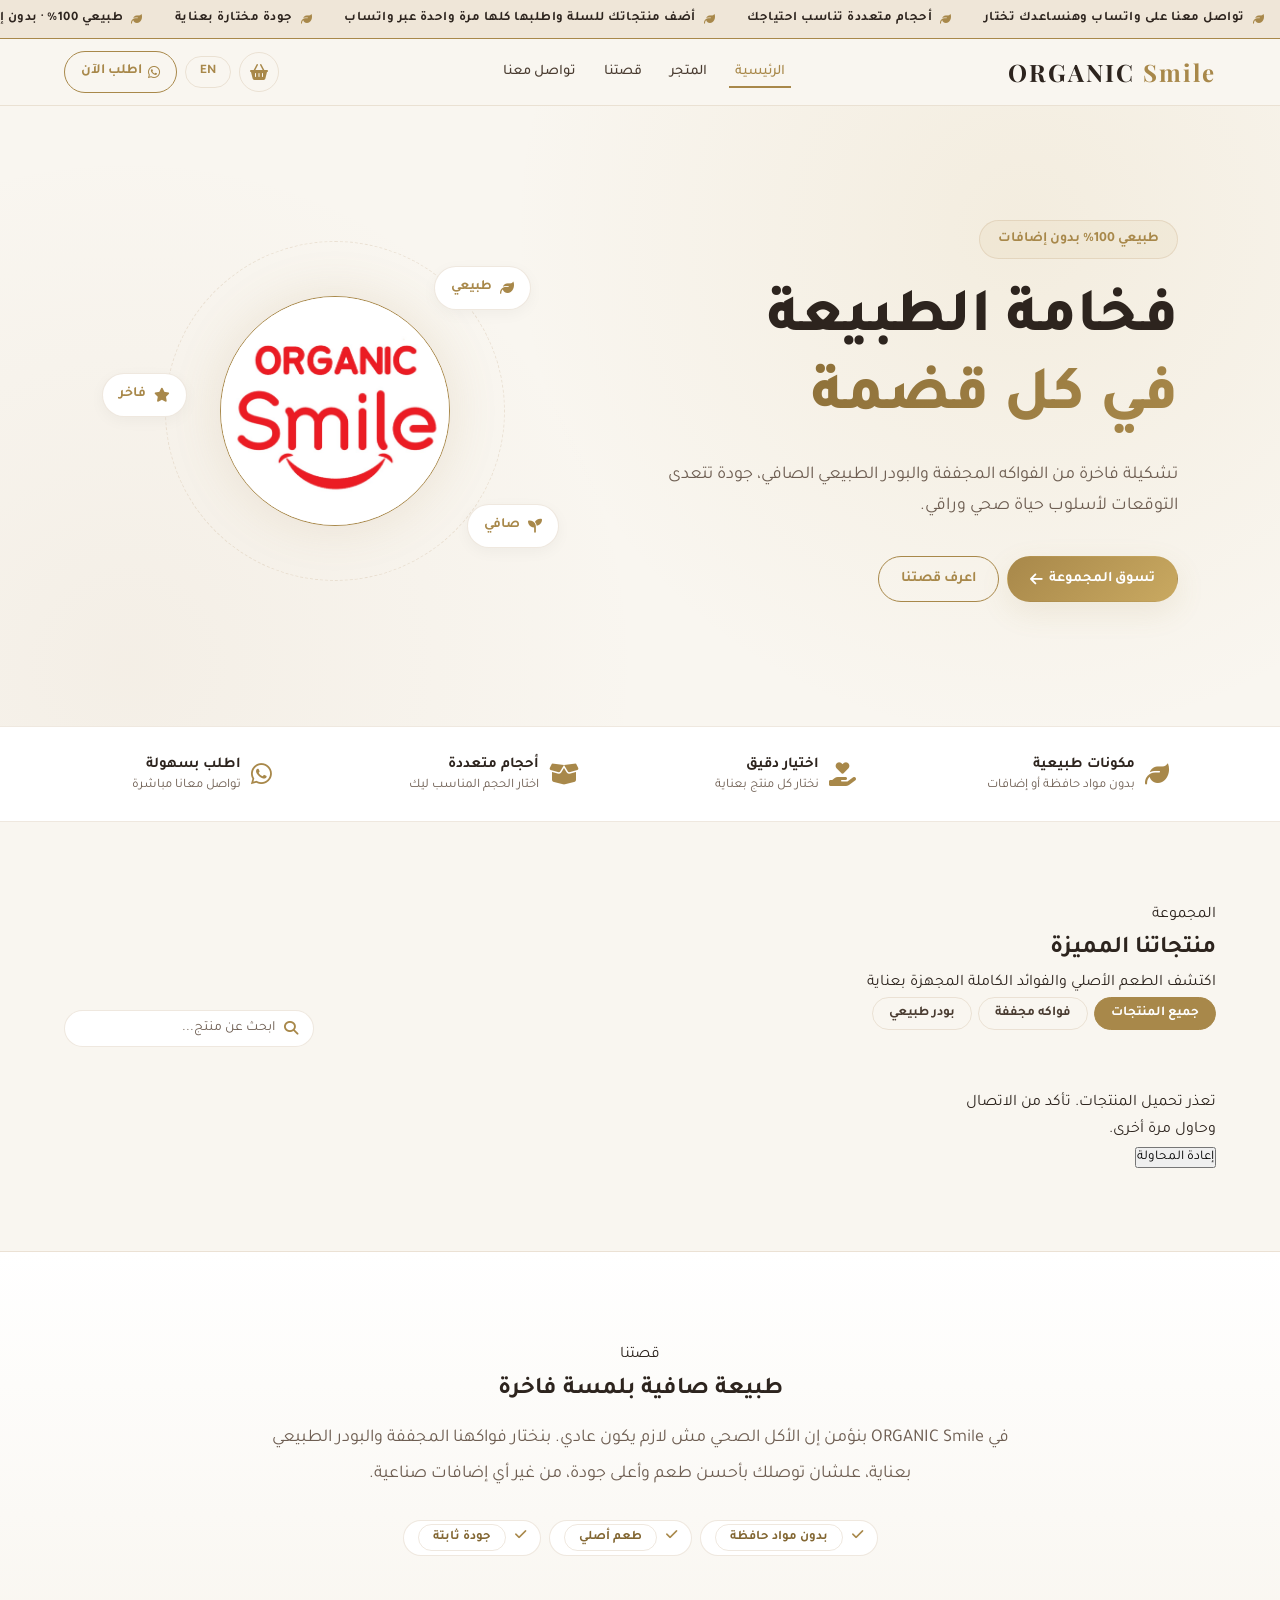
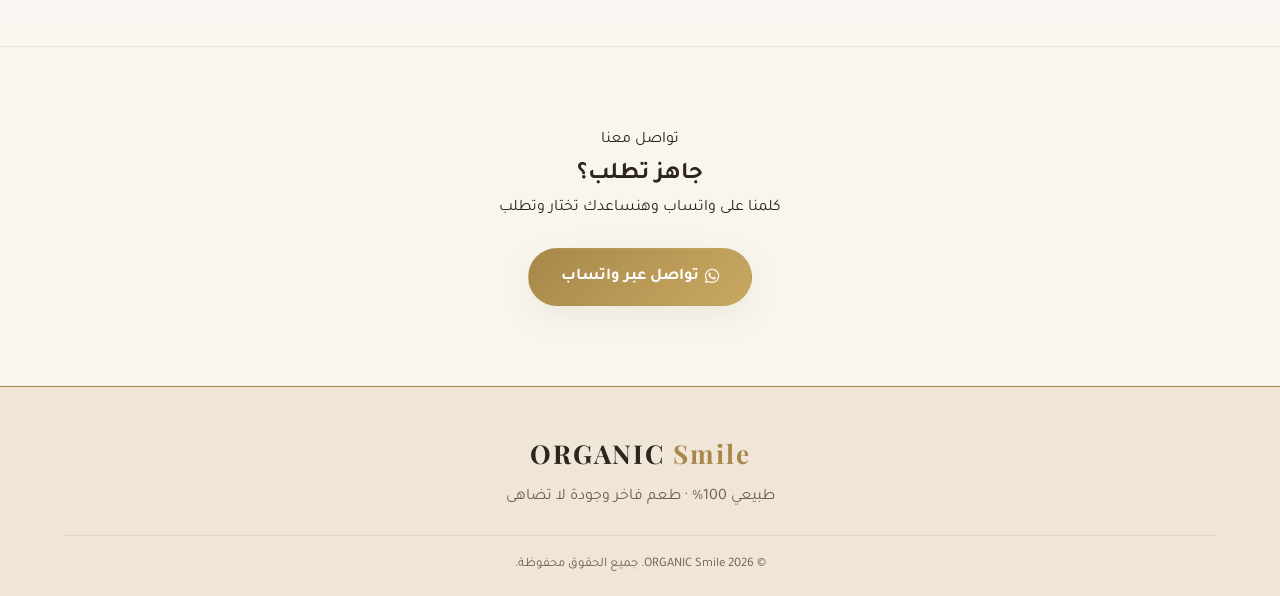
==== index.html @ 645e03cd "Update index.html" ====
<!DOCTYPE html>
<html lang="ar" dir="rtl">
<head>
    <meta charset="UTF-8">
    <meta name="viewport" content="width=device-width, initial-scale=1.0">
    <title data-i18n="title">ORGANIC Smile | فواكه مجففة وبودر طبيعي فاخر</title>
    <meta name="description" data-i18n-content="metaDesc" content="تشكيلة فاخرة من الفواكه المجففة والبودر الطبيعي الصافي بدون إضافات صناعية.">
    <meta name="theme-color" content="#F9F6F0">
    <link rel="icon" href="images/logo.jpg">

    <link rel="preconnect" href="https://fonts.googleapis.com">
    <link rel="preconnect" href="https://fonts.gstatic.com" crossorigin>
    <link href="https://fonts.googleapis.com/css2?family=Playfair+Display:wght@600;700&family=Tajawal:wght@400;500;700;800&display=swap" rel="stylesheet">
    <link rel="stylesheet" href="https://cdnjs.cloudflare.com/ajax/libs/font-awesome/6.4.0/css/all.min.css">
    <link rel="stylesheet" href="style.css">
</head>
<body>

    <!-- مؤشر الماوس المخصص -->
    <div class="custom-cursor" id="customCursor">
        <div class="cursor-dot"></div>
    </div>

    <!-- شريط علوي -->
    <div class="topbar" id="adsBar" aria-label="ads"></div>

    <!-- الهيدر -->
    <header class="navbar">
        <button class="menu-toggle" id="menuToggle" data-i18n-aria="menu" aria-label="القائمة">
            <i class="fa-solid fa-bars"></i>
        </button>

        <a href="index.html" class="logo">ORGANIC <span>Smile</span></a>

        <nav class="nav-links" id="navLinks">
            <a href="index.html" class="active" data-i18n="navHome">الرئيسية</a>
            <a href="#featured-products" data-i18n="navShop">المتجر</a>
            <a href="#about" data-i18n="navAbout">قصتنا</a>
            <a href="#contact" data-i18n="navContact">تواصل معنا</a>
        </nav>

        <button type="button" class="lang-toggle" id="langToggle">EN</button>

        <a href="#contact" class="nav-cta">
            <i class="fa-brands fa-whatsapp"></i>
            <span data-i18n="orderNow">اطلب الآن</span>
        </a>
    </header>

    <!-- الهيرو -->
    <section class="hero">
        <div class="hero-content">
            <span class="hero-tag" data-i18n="heroTag">طبيعي 100% بدون إضافات</span>
            <h1 data-i18n-html="heroH1">فخامة الطبيعة <em>في كل قضمة</em></h1>
            <p data-i18n="heroP">تشكيلة فاخرة من الفواكه المجففة والبودر الطبيعي الصافي، جودة تتعدى التوقعات لأسلوب حياة صحي وراقي.</p>
            <div class="hero-btns">
                <a href="#featured-products" class="btn btn-gold"><span data-i18n="shopCollection">تسوق المجموعة</span> <i class="fa-solid fa-arrow-left"></i></a>
                <a href="#about" class="btn btn-outline" data-i18n="knowStory">اعرف قصتنا</a>
            </div>
        </div>

        <div class="hero-visual" aria-hidden="true">
            <div class="hero-ring"></div>
            <div class="hero-badge b1"><i class="fa-solid fa-leaf"></i><span data-i18n="bNatural">طبيعي</span></div>
            <div class="hero-badge b2"><i class="fa-solid fa-seedling"></i><span data-i18n="bPure">صافي</span></div>
            <div class="hero-badge b3"><i class="fa-solid fa-star"></i><span data-i18n="bLuxury">فاخر</span></div>
            
            <!-- الشعار الدائري في الهيرو -->
            <div class="hero-center-logo">
                <img src="images/logo.jpg" alt="Organic Smile Logo" class="brand-circle-logo">
            </div>
        </div>
    </section>

    <!-- شريط المميزات -->
    <section class="features-strip">
        <div class="feature"><i class="fa-solid fa-leaf"></i><div><h4 data-i18n="f1t">مكونات طبيعية</h4><p data-i18n="f1p">بدون مواد حافظة أو إضافات</p></div></div>
        <div class="feature"><i class="fa-solid fa-hand-holding-heart"></i><div><h4 data-i18n="f2t">اختيار دقيق</h4><p data-i18n="f2p">نختار كل منتج بعناية</p></div></div>
        <div class="feature"><i class="fa-solid fa-box-open"></i><div><h4 data-i18n="f3t">أحجام متعددة</h4><p data-i18n="f3p">اختار الحجم المناسب ليك</p></div></div>
        <div class="feature"><i class="fa-brands fa-whatsapp"></i><div><h4 data-i18n="f4t">اطلب بسهولة</h4><p data-i18n="f4p">تواصل معانا مباشرة</p></div></div>
    </section>

    <!-- المنتجات -->
    <section class="featured-products" id="featured-products">
        <div class="section-header">
            <span class="eyebrow" data-i18n="eyColl">المجموعة</span>
            <h2 class="section-title" data-i18n="prodTitle">منتجاتنا المميزة</h2>
            <p class="section-subtitle" data-i18n="prodSub">اكتشف الطعم الأصلي والفوائد الكاملة المجهزة بعناية</p>
        </div>

        <div class="toolbar">
            <div class="filter-buttons">
                <button class="filter-btn active" data-filter="all" data-i18n="fAll">جميع المنتجات</button>
                <button class="filter-btn" data-filter="dried" data-i18n="fDried">فواكه مجففة</button>
                <button class="filter-btn" data-filter="powder" data-i18n="fPowder">بودر طبيعي</button>
            </div>
            <div class="search-field">
                <i class="fa-solid fa-magnifying-glass"></i>
                <input type="search" id="searchInput" data-i18n-ph="searchPh" placeholder="ابحث عن منتج...">
            </div>
        </div>

        <div id="productsContainer" class="products-grid" aria-live="polite">
            <div class="skeleton-card"></div>
            <div class="skeleton-card"></div>
            <div class="skeleton-card"></div>
            <div class="skeleton-card"></div>
        </div>
    </section>

    <!-- قصتنا -->
    <section class="about" id="about">
        <div class="about-inner">
            <span class="eyebrow" data-i18n="eyStory">قصتنا</span>
            <h2 class="section-title" data-i18n="aboutTitle">طبيعة صافية بلمسة فاخرة</h2>
            <p data-i18n="aboutP">في ORGANIC Smile بنؤمن إن الأكل الصحي مش لازم يكون عادي. بنختار فواكهنا المجففة والبودر الطبيعي بعناية، علشان توصلك بأحسن طعم وأعلى جودة، من غير أي إضافات صناعية.</p>
            <div class="about-points">
                <span><i class="fa-solid fa-check"></i> <span data-i18n="ap1">بدون مواد حافظة</span></span>
                <span><i class="fa-solid fa-check"></i> <span data-i18n="ap2">طعم أصلي</span></span>
                <span><i class="fa-solid fa-check"></i> <span data-i18n="ap3">جودة ثابتة</span></span>
            </div>
        </div>
    </section>

    <!-- تواصل معنا -->
    <section class="contact" id="contact">
        <div class="section-header">
            <span class="eyebrow" data-i18n="eyContact">تواصل معنا</span>
            <h2 class="section-title" data-i18n="contactTitle">جاهز تطلب؟</h2>
            <p class="section-subtitle" data-i18n="contactSub">كلمنا على واتساب وهنساعدك تختار وتطلب</p>
        </div>
        <a href="https://wa.me/201061429669" target="_blank" rel="noopener" class="btn btn-gold btn-lg" id="whatsappBtn">
            <i class="fa-brands fa-whatsapp"></i> <span data-i18n="waBtn">تواصل عبر واتساب</span></a>
    </section>

    <!-- الفوتر -->
    <footer class="main-footer">
        <div class="footer-logo">ORGANIC <span>Smile</span></div>
        <p data-i18n="footerP">طبيعي 100% · طعم فاخر وجودة لا تضاهى</p>
        <div class="footer-bottom" data-i18n="footerBottom">© 2026 ORGANIC Smile. جميع الحقوق محفوظة.</div>
    </footer>
    <script src="script.js"></script>
</body>
</html>
---- style.css ----
/* =========================================================
   ORGANIC Smile — Warm Ivory & Soft Cocoa Theme (كاكاوي فاتح قريب من الأبيض)
   ========================================================= */
:root {
    --bg: #F9F6F0;          /* خلفية عامة فاتحة وناعمة جداً (قريبة من الأبيض الكريمي) */
    --surface: #FFFFFF;     /* لون الكروت والعناصر بيضاء صريحة وبارزة */
    --surface-2: #F2EBE1;   /* لون الحقول والبطاقات الثانوية */
    --line: rgba(184, 151, 112, 0.22); /* خطوط فاصلة ناعمة وراقية */
    --gold: #A8884A;        /* لون ذهبي دافئ ومميز للتفاصيل */
    --gold-light: #C9A961;  /* درجات إضاءة وعناوين بارزة */
    --gold-dark: #826632;   /* درجات داكنة للتفاصيل والأيقونات */
    --text: #2D241E;        /* لون النص الأساسي (بني كاكاوي داكن وواضح جداً للقراءة) */
    --muted: #6E5E52;       /* لون النصوص الثانوية الهادئة */
    --radius: 18px;
    --shadow-gold: 0 10px 30px rgba(168, 136, 74, 0.12);
    --ease: cubic-bezier(0.25, 0.8, 0.25, 1);
}

* { margin: 0; padding: 0; box-sizing: border-box; }
html { scroll-behavior: smooth; scroll-padding-top: 90px; }
body {
    background: var(--bg);
    color: var(--text);
    font-family: 'Tajawal', sans-serif;
    line-height: 1.7;
    overflow-x: hidden;
}
a { color: inherit; text-decoration: none; }
img { max-width: 100%; display: block; }
button, input { font-family: inherit; }

/* ---------- 1. الشريط العلوي للإعلانات ---------- */
.topbar {
    position: relative !important;
    background: #EFE6D8 !important;
    color: #2D241E !important;
    font-size: 13px !important;
    font-weight: 700 !important;
    letter-spacing: 0.5px !important;
    padding: 8px 0 !important;
    border-bottom: 1px solid var(--gold) !important;
    overflow: hidden !important;
    width: 100% !important;
    display: flex !important;
    align-items: center !important;
    justify-content: flex-start !important;
    text-align: center !important;
}
.ads-track {
    direction: ltr !important;
    margin: 0 !important;
    display: flex !important;
    align-items: center !important;
    justify-content: flex-start !important;
    width: max-content !important;
    animation: adsScroll 35s linear infinite;
    will-change: transform;
}
.topbar:hover .ads-track { animation-play-state: paused; }
.ads-group { 
    display: flex !important; 
    flex-shrink: 0 !important; 
    align-items: center !important; 
    min-width: 100vw;
    justify-content: space-around !important; 
}
.ads-item { 
    padding: 0 16px !important; 
    display: inline-flex !important; 
    align-items: center !important; 
    gap: 8px !important; 
    text-align: center !important; 
    color: #2D241E !important;
    white-space: nowrap !important;
}
.ads-item i { font-size: 11px !important; color: var(--gold) !important; }
html[dir="rtl"] .ads-item { direction: rtl; }
@keyframes adsScroll {
    from { transform: translateX(0); }
    to   { transform: translateX(-50%); }
}

/* ---------- 2. الهيدر ورابط الملاحة ---------- */
.navbar {
    position: sticky !important;
    top: 0 !important;
    z-index: 1000 !important;
    display: flex !important;
    align-items: center !important;
    justify-content: flex-start !important;
    padding: 12px 5% !important;
    gap: 8px !important;
    background: rgba(249, 246, 240, 0.95) !important;
    backdrop-filter: blur(12px) !important;
    border-bottom: 1px solid var(--line) !important;
}
.logo {
    font-family: 'Playfair Display', serif;
    font-size: 24px;
    font-weight: 700;
    letter-spacing: 2px;
    color: var(--text);
    white-space: nowrap;
}
.logo span { color: var(--gold); }

.nav-links { 
    display: flex !important; 
    align-items: center !important;
    margin-inline: auto !important;
    gap: 16px !important; 
}
.nav-links a {
    position: relative;
    font-weight: 500;
    font-size: 14.5px !important;
    padding: 4px 6px !important;
    color: #4A3C31;
    transition: color 0.3s var(--ease);
}
.nav-links a::after {
    content: '';
    position: absolute;
    bottom: 0;
    right: 0;
    width: 0;
    height: 2px;
    background: var(--gold);
    transition: width 0.3s var(--ease);
}
.nav-links a:hover, .nav-links a.active { color: var(--gold); }
.nav-links a:hover::after, .nav-links a.active::after { width: 100%; }

.cart-btn { order: 5; }
.lang-toggle { order: 6; }
.nav-cta { order: 7; }

.nav-cta {
    display: inline-flex;
    align-items: center;
    gap: 6px !important;
    padding: 8px 16px;
    border: 1px solid var(--gold);
    border-radius: 50px;
    color: var(--gold);
    font-weight: 700;
    font-size: 14px;
    transition: all 0.3s var(--ease);
}
.nav-cta:hover { background: var(--gold); color: #fff; }

.menu-toggle {
    display: none;
    background: none;
    border: 1px solid var(--line);
    color: var(--gold);
    width: 42px;
    height: 42px;
    border-radius: 10px;
    font-size: 18px;
    cursor: pointer;
}

/* ---------- الأزرار العامة ---------- */
.btn {
    display: inline-flex;
    align-items: center;
    justify-content: center;
    gap: 6px !important;
    padding: 10px 22px !important;
    border-radius: 50px;
    font-weight: 700;
    font-size: 14.5px;
    cursor: pointer;
    border: 1px solid transparent;
    transition: all 0.3s var(--ease);
}
.btn-gold {
    background: linear-gradient(135deg, var(--gold), var(--gold-light));
    color: #fff;
    box-shadow: var(--shadow-gold);
}
.btn-gold:hover { transform: translateY(-3px); box-shadow: 0 14px 34px rgba(168, 136, 74, 0.25); }
.btn-outline { border-color: var(--gold); color: var(--gold); background: transparent; }
.btn-outline:hover { background: var(--gold); color: #fff; transform: translateY(-3px); }
.btn-lg { padding: 14px 32px !important; font-size: 16.5px; }
.btn-block { width: 100%; }

/* ---------- الهيرو ---------- */
.hero {
    display: grid;
    grid-template-columns: 1.1fr 0.9fr;
    align-items: center;
    gap: 40px;
    padding: 90px 8% 100px;
    min-height: 620px;
    background:
        radial-gradient(circle at 80% 20%, rgba(201, 169, 97, 0.12), transparent 45%),
        radial-gradient(circle at 10% 90%, rgba(184, 151, 112, 0.08), transparent 40%),
        var(--bg);
}
.hero-tag {
    display: inline-block;
    padding: 7px 18px;
    border: 1px solid var(--line);
    border-radius: 50px;
    background: rgba(201, 169, 97, 0.08);
    color: var(--gold);
    font-size: 14px;
    font-weight: 700;
    margin-bottom: 24px;
}
.hero h1 {
    font-size: clamp(36px, 5vw, 62px);
    font-weight: 800;
    line-height: 1.25;
    margin-bottom: 22px;
}
.hero h1 em {
    display: block;
    font-style: normal;
    background: linear-gradient(135deg, var(--gold-dark), var(--gold));
    -webkit-background-clip: text;
    background-clip: text;
    color: transparent;
}
.hero p { max-width: 520px; color: var(--muted); font-size: 18px; margin-bottom: 34px; }
.hero-btns { 
    display: flex !important; 
    align-items: center !important;
    gap: 8px !important; 
    flex-wrap: wrap !important; 
}

.hero-visual {
    position: relative;
    display: grid;
    place-items: center;
    min-height: 380px;
}
.hero-ring {
    position: absolute;
    width: 340px;
    height: 340px;
    border-radius: 50%;
    border: 1px dashed var(--line);
    animation: spin 40s linear infinite;
}

/* تنسيق الشعار الدائري الجديد في الهيرو */
.hero-center-logo {
    width: 230px;
    height: 230px;
    border-radius: 50%;
    overflow: hidden;
    display: flex;
    align-items: center;
    justify-content: center;
    background: radial-gradient(circle at 30% 30%, #FFFFFF, #EFE6D8);
    border: 1px solid var(--gold);
    box-shadow: 0 0 50px rgba(168, 136, 74, 0.15), inset 0 0 30px rgba(201, 169, 97, 0.1);
}
.brand-circle-logo {
    width: 100%;
    height: 100%;
    object-fit: cover;
}

.hero-badge {
    position: absolute;
    display: flex;
    align-items: center;
    gap: 8px;
    padding: 9px 16px;
    background: var(--surface);
    border: 1px solid var(--line);
    border-radius: 50px;
    color: var(--gold);
    font-size: 14px;
    font-weight: 700;
    box-shadow: 0 4px 15px rgba(0,0,0,0.04);
    animation: float 5s ease-in-out infinite;
}
.hero-badge.b1 { top: 12%; right: 8%; }
.hero-badge.b2 { bottom: 14%; right: 2%; animation-delay: 1.2s; }
.hero-badge.b3 { top: 40%; left: 0; animation-delay: 2.4s; }

/* ---------- شريط المميزات ---------- */
.features-strip {
    display: grid;
    grid-template-columns: repeat(4, 1fr);
    gap: 15px;
    padding: 25px 5%;
    background: var(--surface);
    border-top: 1px solid var(--line);
    border-bottom: 1px solid var(--line);
}
.feature { display: flex; align-items: center; gap: 10px; justify-content: center; }
.feature i { font-size: 24px; color: var(--gold); }
.feature h4 { font-size: 15px; font-weight: 700; }
.feature p { font-size: 13px; color: var(--muted); line-height: 1.4; }

/* ---------- 3. أزرار الفلترة ---------- */
.featured-products { padding: 80px 5%; }

.toolbar {
    max-width: 1200px;
    margin: 0 auto 30px;
    display: flex;
    justify-content: space-between;
    align-items: center;
    gap: 14px;
    flex-wrap: wrap;
}
.filter-buttons { 
    display: flex !important; 
    align-items: center !important;
    justify-content: center !important;
    gap: 6px !important;
    flex-wrap: wrap !important; 
    margin-bottom: 30px !important;
}
.filter-btn {
    padding: 7px 16px !important;
    background: transparent;
    border: 1px solid var(--line);
    border-radius: 50px;
    color: #4A3C31;
    font-weight: 700;
    font-size: 13.5px !important;
    cursor: pointer;
    transition: all 0.3s var(--ease);
}
.filter-btn:hover { border-color: var(--gold); color: var(--gold); }
.filter-btn.active { background: var(--gold); border-color: var(--gold); color: #fff; }

.search-field { position: relative; }
.search-field i {
    position: absolute;
    top: 50%;
    right: 16px;
    transform: translateY(-50%);
    color: var(--gold);
    font-size: 14px;
    pointer-events: none;
}
.search-field input {
    width: 250px;
    padding: 9px 38px 9px 16px;
    background: var(--surface);
    border: 1px solid var(--line);
    border-radius: 50px;
    color: var(--text);
    font-size: 14px;
    outline: none;
    transition: all 0.3s var(--ease);
}
.search-field input:focus { border-color: var(--gold); box-shadow: var(--shadow-gold); }
.search-field input::placeholder { color: var(--muted); }

.products-grid {
    max-width: 1200px;
    margin: 0 auto;
    display: grid;
    grid-template-columns: repeat(auto-fill, minmax(240px, 1fr));
    gap: 22px;
}

.product-card {
    display: flex;
    flex-direction: column;
    background: var(--surface);
    border: 1px solid var(--line);
    border-radius: var(--radius);
    overflow: hidden;
    box-shadow: 0 4px 20px rgba(0,0,0,0.03);
    animation: fadeUp 0.6s var(--ease) both;
    animation-delay: calc(var(--i, 0) * 70ms);
    transition: transform 0.35s var(--ease), border-color 0.35s, box-shadow 0.35s;
}
.product-card:hover {
    transform: translateY(-8px);
    border-color: var(--gold);
    box-shadow: 0 18px 40px rgba(0, 0, 0, 0.08), var(--shadow-gold);
}
.product-img-wrap {
    position: relative;
    display: block;
    aspect-ratio: 1 / 1;
    overflow: hidden;
    background: var(--surface-2);
}
.product-img-wrap img {
    width: 100%;
    height: 100%;
    object-fit: cover;
    transition: transform 0.6s var(--ease);
}
.product-card:hover .product-img-wrap img { transform: scale(1.08); }

.product-badge {
    position: absolute;
    top: 12px;
    right: 12px;
    padding: 4px 12px;
    background: rgba(255, 255, 255, 0.9);
    border: 1px solid var(--line);
    border-radius: 50px;
    color: var(--gold-dark);
    font-size: 12px;
    font-weight: 700;
    backdrop-filter: blur(6px);
}
.product-body { padding: 16px 16px 6px; text-align: center; flex: 1; }
.product-title { font-size: 17px; font-weight: 700; margin: 4px 0 6px; color: var(--text); }
.product-price { color: var(--muted); font-size: 13px; }
.product-price strong { display: block; color: var(--gold-dark); font-size: 20px; font-weight: 800; }

.btn-details {
    display: block;
    margin: 10px 16px 16px;
    padding: 10px;
    text-align: center;
    border: 1px solid var(--gold);
    border-radius: 50px;
    color: var(--gold);
    font-weight: 700;
    font-size: 14px;
    transition: all 0.3s var(--ease);
}
.btn-details:hover { background: var(--gold); color: #fff; }

.skeleton-card {
    height: 380px;
    border-radius: var(--radius);
    border: 1px solid var(--line);
    background: linear-gradient(100deg, var(--surface) 30%, var(--surface-2) 50%, var(--surface) 70%);
    background-size: 200% 100%;
    animation: shimmer 1.4s linear infinite;
}

/* ---------- قصتنا ---------- */
.about {
    padding: 90px 5%;
    background: linear-gradient(180deg, var(--surface), var(--bg));
    border-top: 1px solid var(--line);
    text-align: center;
}
.about-inner { max-width: 760px; margin: 0 auto; }
.about-inner p { color: var(--muted); font-size: 18px; line-height: 2; margin: 10px 0 28px; }
.about-points { display: flex; justify-content: center; gap: 8px !important; flex-wrap: wrap; }
.about-points span {
    padding: 6px 14px !important;
    border: 1px solid var(--line);
    border-radius: 50px;
    color: var(--gold-dark);
    font-size: 13px;
    font-weight: 700;
    background: var(--surface);
}
.about-points i { margin-left: 6px; color: var(--gold); }

/* ---------- تواصل ---------- */
.contact { padding: 80px 5%; text-align: center; border-top: 1px solid var(--line); }
.contact .section-header { margin-bottom: 25px; }

/* ---------- الفوتر ---------- */
.main-footer {
    padding: 45px 5% 20px;
    text-align: center;
    background: #EFE6D8;
    border-top: 1px solid var(--gold);
    color: var(--text);
}
.footer-logo {
    font-family: 'Playfair Display', serif;
    font-size: 26px;
    font-weight: 700;
    letter-spacing: 2px;
    margin-bottom: 8px;
}
.footer-logo span { color: var(--gold); }
.main-footer p { color: var(--muted); margin-bottom: 24px; }
.footer-bottom {
    padding-top: 18px;
    border-top: 1px solid var(--line);
    color: var(--muted);
    font-size: 13px;
}

/* ---------- صفحة المنتج ---------- */
.product-page { max-width: 1100px; margin: 0 auto; padding: 40px 5% 90px; }
.back-link {
    display: inline-flex;
    align-items: center;
    gap: 8px;
    margin-bottom: 26px;
    color: var(--gold);
    font-weight: 700;
    transition: gap 0.3s var(--ease);
}
.back-link:hover { gap: 14px; }

.product-detail { display: grid; grid-template-columns: 1fr 1fr; gap: 40px; align-items: start; }
.detail-img-wrap {
    aspect-ratio: 1 / 1;
    overflow: hidden;
    border-radius: 22px;
    border: 1px solid var(--line);
    background: var(--surface-2);
    box-shadow: var(--shadow-gold);
}
.detail-img-wrap img { width: 100%; height: 100%; object-fit: cover; }
.detail-thumbs { display: flex; gap: 8px; margin-top: 12px; flex-wrap: wrap; }
.detail-thumbs img {
    width: 64px;
    height: 64px;
    object-fit: cover;
    border-radius: 10px;
    border: 2px solid transparent;
    cursor: pointer;
    opacity: 0.6;
    transition: all 0.3s var(--ease);
}
.detail-thumbs img:hover, .detail-thumbs img.active { opacity: 1; border-color: var(--gold); }

.detail-info h1 { font-size: clamp(26px, 4vw, 38px); font-weight: 800; margin: 8px 0 12px; line-height: 1.3; }
.detail-price { font-size: 30px; font-weight: 800; color: var(--gold-dark); margin-bottom: 14px; }
.detail-desc { color: var(--muted); line-height: 1.9; margin-bottom: 22px; }
.sizes-label { color: var(--gold); font-weight: 700; margin-bottom: 10px; }
.size-options { display: flex; flex-wrap: wrap; gap: 6px !important; margin-bottom: 25px; }
.size-btn {
    padding: 7px 14px !important;
    background: var(--surface);
    border: 1px solid var(--line);
    border-radius: 10px;
    color: var(--text);
    font-weight: 700;
    font-size: 13px;
    cursor: pointer;
    transition: all 0.3s var(--ease);
}
.size-btn:hover { border-color: var(--gold); }
.size-btn.active { background: var(--gold); border-color: var(--gold); color: #fff; }

/* ---------- حركات ---------- */
@keyframes fadeUp { from { opacity: 0; transform: translateY(24px); } to { opacity: 1; transform: none; } }
@keyframes shimmer { to { background-position: -200% 0; } }
@keyframes spin { to { transform: rotate(360deg); } }
@keyframes float { 0%, 100% { transform: translateY(0); } 50% { transform: translateY(-10px); } }

/* ---------- الموبايل والتابلت ---------- */
@media (max-width: 900px) {
    .hero { grid-template-columns: 1fr; text-align: center; padding: 60px 6% 70px; min-height: auto; }
    .hero p { margin-inline: auto; }
    .hero-btns { justify-content: center; }
    .hero-visual { min-height: 300px; }
    .hero-ring { width: 280px; height: 280px; }
    .hero-center-logo { width: 170px; height: 170px; }
    .features-strip { grid-template-columns: repeat(2, 1fr); }
    .feature { justify-content: flex-start; }
    .product-detail { grid-template-columns: 1fr; gap: 28px; }
}

@media (max-width: 768px) {
    .menu-toggle { display: grid; place-items: center; }
    .nav-cta span { display: none; }
    .nav-cta { padding: 9px 12px; }
    .toolbar { flex-direction: column; align-items: stretch; }
    .filter-buttons { justify-content: center; }
    .search-field input { width: 100%; }
    .products-grid { grid-template-columns: repeat(2, 1fr); gap: 12px; }
    .product-body { padding: 12px 10px 4px; }
    .product-title { font-size: 15px; }
    .product-price strong { font-size: 17px; }
    .btn-details { margin: 8px 10px 12px; font-size: 13px; }
}

/* ===== زر اللغة والتحكم ===== */
.lang-toggle {
    padding: 7px 14px; border: 1px solid var(--line); border-radius: 50px;
    background: transparent; color: var(--gold); font-weight: 700; font-size: 13px; cursor: pointer;
    transition: all 0.3s var(--ease);
}
.lang-toggle:hover { background: var(--gold); color: #fff; }
html[dir="ltr"] .nav-links a::after { right: auto; left: 0; }
html[dir="ltr"] .search-field i { right: auto; left: 16px; }
html[dir="ltr"] .search-field input { padding-right: 16px; padding-left: 44px; }
html[dir="ltr"] .product-badge { right: auto; left: 12px; }
html[dir="ltr"] .hero-badge.b1 { right: auto; left: 8%; }
html[dir="ltr"] .hero-badge.b2 { right: auto; left: 2%; }
html[dir="ltr"] .hero-badge.b3 { left: auto; right: 0; }
html[dir="ltr"] .about-points i { margin-left: 0; margin-right: 6px; }
html[dir="ltr"] .fa-arrow-left, html[dir="ltr"] .fa-arrow-right { transform: scaleX(-1); }

/* ===== أزرار الكارت والسلة ===== */
.btn-add {
    display: flex; align-items: center; justify-content: center; gap: 6px;
    width: calc(100% - 32px); margin: 10px 16px 0; padding: 10px;
    border: 1px solid transparent; border-radius: 50px; cursor: pointer;
    background: linear-gradient(135deg, var(--gold), var(--gold-light));
    color: #fff; font-weight: 700; font-size: 13.5px;
    transition: all 0.3s var(--ease);
}
.btn-add:hover { transform: translateY(-2px); box-shadow: var(--shadow-gold); }
.card-size {
    width: 100%; margin-top: 8px; padding: 7px 9px; border-radius: 10px;
    background: var(--surface-2); color: var(--text); border: 1px solid var(--line);
    font-size: 13px; font-family: inherit;
}
.detail-actions { display: flex; gap: 6px !important; flex-wrap: wrap; margin-top: 8px; }
.detail-actions .btn { flex: 1 1 180px; }

.cart-btn {
    position: relative; display: grid; place-items: center;
    width: 40px; height: 40px; border-radius: 50%;
    background: transparent; border: 1px solid var(--line); color: var(--gold);
    font-size: 16px; cursor: pointer; transition: all 0.3s var(--ease);
}
.cart-btn:hover { background: var(--gold); color: #fff; }
.cart-badge {
    position: absolute; top: -6px; inset-inline-end: -6px;
    min-width: 20px; height: 20px; padding: 0 5px; border-radius: 10px;
    background: var(--gold); color: #fff; font-size: 11px; font-weight: 800;
    display: grid; place-items: center; line-height: 1;
}
.cart-badge[hidden] { display: none; }

.cart-overlay {
    position: fixed; inset: 0; z-index: 1998; background: rgba(0, 0, 0, 0.4);
    opacity: 0; visibility: hidden; transition: opacity 0.3s var(--ease), visibility 0.3s;
}
.cart-overlay.open { opacity: 1; visibility: visible; }
body.cart-open { overflow: hidden; }

.cart-drawer {
    position: fixed; top: 0; bottom: 0; inset-inline-end: 0; z-index: 1999;
    width: min(400px, 100%); display: flex; flex-direction: column;
    background: var(--surface); border-inline-start: 1px solid var(--line);
    box-shadow: -10px 0 30px rgba(0,0,0,0.05);
    transform: translateX(105%); visibility: hidden;
    transition: transform 0.35s var(--ease), visibility 0.35s;
}
html[dir="rtl"] .cart-drawer:not(.open) { transform: translateX(-105%); }
.cart-drawer.open { transform: none; visibility: visible; }

.cart-head {
    display: flex; align-items: center; justify-content: space-between;
    padding: 16px 18px; border-bottom: 1px solid var(--line);
}
.cart-head h3 { font-size: 19px; color: var(--gold); }
.cart-close {
    width: 36px; height: 36px; border-radius: 50%; border: 1px solid var(--line);
    background: transparent; color: var(--text); cursor: pointer; font-size: 15px;
}
.cart-close:hover { background: var(--gold); color: #fff; }

.cart-items { flex: 1; overflow-y: auto; padding: 12px 18px; }
.cart-empty { text-align: center; color: var(--muted); padding: 50px 10px; }
.cart-empty i { font-size: 40px; color: var(--gold); margin-bottom: 12px; }

.cart-item {
    display: flex; gap: 10px; align-items: center;
    padding: 10px 0; border-bottom: 1px solid var(--line);
}
.cart-item img { width: 60px; height: 60px; border-radius: 10px; object-fit: cover; background: var(--surface-2); flex-shrink: 0; }
.cart-item-info { flex: 1; min-width: 0; }
.cart-item-name { font-weight: 700; font-size: 14.5px; line-height: 1.3; }
.cart-item-size { color: var(--muted); font-size: 12.5px; }
.cart-item-price { color: var(--gold-dark); font-weight: 800; font-size: 13.5px; margin-top: 2px; }
.cart-del { background: none; border: none; color: #c77; cursor: pointer; font-size: 14px; }
.cart-del:hover { color: #f99; }
.qty { display: flex; align-items: center; gap: 6px; border: 1px solid var(--line); border-radius: 50px; padding: 2px 4px; }
.qty span { min-width: 18px; text-align: center; font-weight: 700; font-size: 13px; }
.qty-btn {
    width: 24px; height: 24px; border-radius: 50%; border: none; cursor: pointer;
    background: var(--surface-2); color: var(--gold); font-size: 10px;
}
.qty-btn:hover { background: var(--gold); color: #fff; }

.cart-foot { padding: 14px 18px 18px; border-top: 1px solid var(--line); display: grid; gap: 10px; }
.cart-total { display: flex; justify-content: space-between; align-items: center; font-size: 15px; }
.cart-total strong { color: var(--gold-dark); font-size: 20px; font-weight: 800; }
.cart-note { color: var(--muted); font-size: 12px; }
.cart-note[hidden] { display: none; }
.cart-clear {
    background: none; border: none; color: var(--muted); cursor: pointer;
    font-size: 12.5px; text-decoration: underline;
}
.cart-clear:hover { color: var(--text); }

.toast {
    position: fixed; top: 90px; left: 50%; z-index: 3000;
    transform: translate(-50%, -20px); opacity: 0; pointer-events: none;
    background: var(--gold); color: #fff; font-weight: 700; font-size: 13.5px;
    padding: 9px 20px; border-radius: 50px; box-shadow: var(--shadow-gold);
    transition: all 0.3s var(--ease);
}
.toast.show { opacity: 1; transform: translate(-50%, 0); }

/* =========================================================
   القايمة الجانبية على الموبايل
   ========================================================= */
.nav-close, .nav-overlay { display: none; }

@media (max-width: 768px) {
    .navbar {
        backdrop-filter: none !important;
        -webkit-backdrop-filter: none !important;
        background: #F9F6F0 !important;
    }
    .nav-overlay {
        display: block;
        position: fixed;
        inset: 0;
        z-index: 900;
        background: rgba(0, 0, 0, 0.4);
        opacity: 0;
        visibility: hidden;
        transition: opacity 0.3s ease, visibility 0.3s;
    }
    .nav-overlay.open { opacity: 1; visibility: visible; }

    .nav-links {
        display: flex !important;
        flex-direction: column !important;
        align-items: stretch !important;
        position: fixed !important;
        top: 0 !important;
        bottom: 0 !important;
        left: auto !important;
        right: auto !important;
        inset-inline-start: 0 !important;
        width: min(80vw, 300px) !important;
        margin: 0 !important;
        padding: 70px 22px 24px !important;
        gap: 0 !important;
        background: #FFFFFF !important;
        border: 0 !important;
        border-inline-end: 1px solid var(--line) !important;
        box-shadow: 10px 0 30px rgba(0,0,0,0.05);
        overflow-y: auto;
        z-index: 1100;
        visibility: hidden;
        transition: transform 0.3s ease, visibility 0.3s;
    }
    html[dir="rtl"] .nav-links { transform: translateX(100%); }
    html[dir="ltr"] .nav-links { transform: translateX(-100%); }
    .nav-links.open { visibility: visible; transform: translateX(0) !important; }

    .nav-links a { font-size: 16px !important; padding: 16px 4px !important; border-bottom: 1px solid var(--line); }

    .nav-close {
        display: grid;
        place-items: center;
        position: absolute;
        top: 14px;
        inset-inline-end: 14px;
        width: 38px;
        height: 38px;
        border-radius: 10px;
        background: none;
        border: 1px solid var(--line);
        color: var(--gold);
        font-size: 16px;
        cursor: pointer;
    }
    body.menu-open { overflow: hidden; }
}
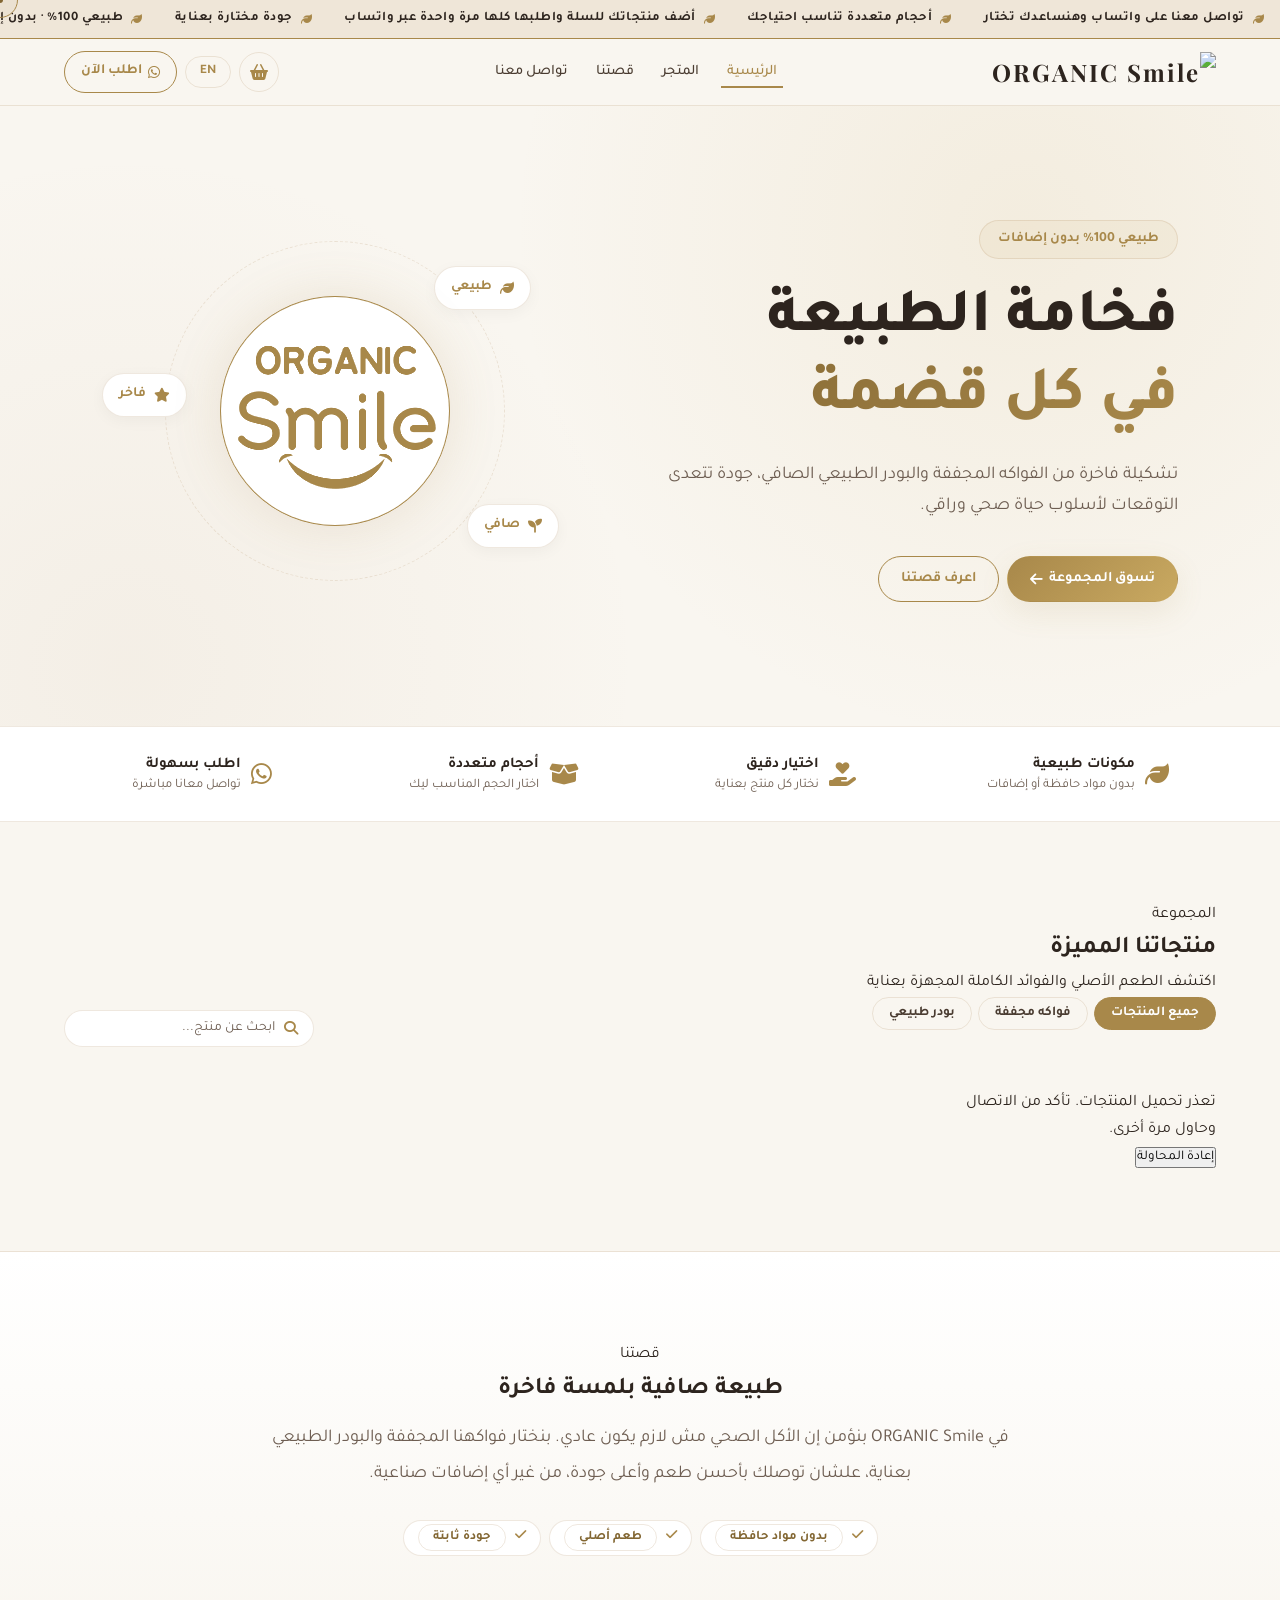
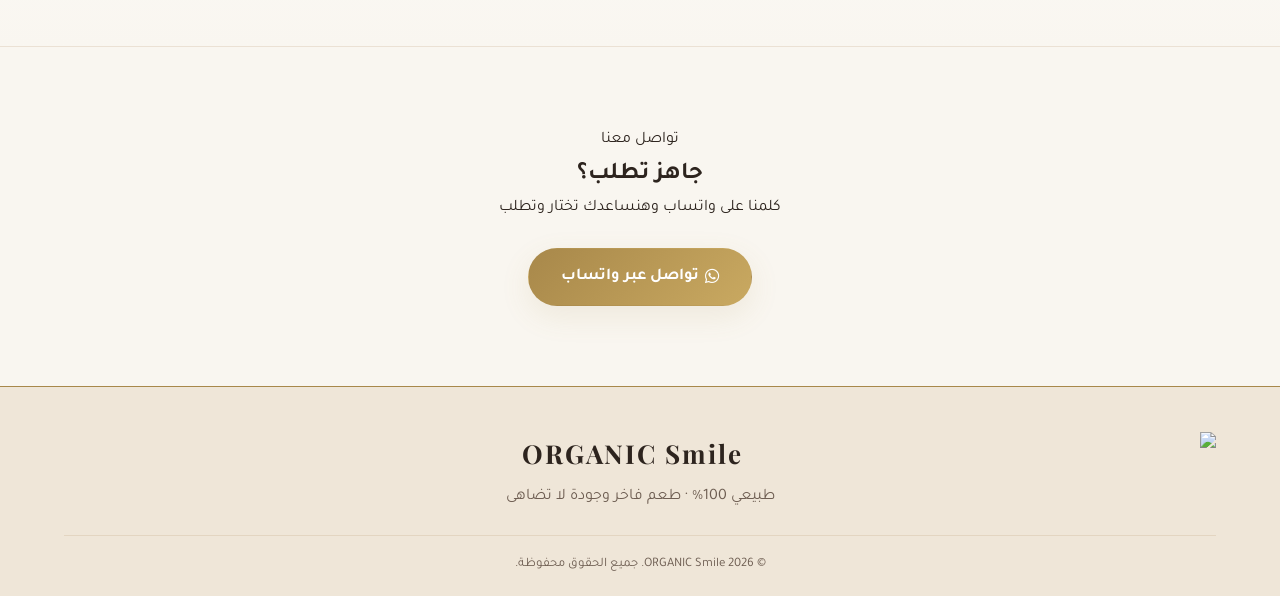
==== commit 557774b7: "Update logo and add WhatsApp contact button Updated the logo image in the header and added a WhatsAp" ====
--- a/index.html
+++ b/index.html
@@ -30,7 +30,7 @@
             <i class="fa-solid fa-bars"></i>
         </button>
 
-        <a href="index.html" class="logo">ORGANIC <span>Smile</span></a>
+        <a href="index.html" class="logo" aria-label="ORGANIC Smile"><img src="images/logo-gold.png" alt="ORGANIC Smile" class="logo-img"></a>
 
         <nav class="nav-links" id="navLinks">
             <a href="index.html" class="active" data-i18n="navHome">الرئيسية</a>
@@ -135,7 +135,7 @@
 
     <!-- الفوتر -->
     <footer class="main-footer">
-        <div class="footer-logo">ORGANIC <span>Smile</span></div>
+        <div class="footer-logo"><img src="images/logo-gold.png" alt="ORGANIC Smile" class="logo-img"></div>
         <p data-i18n="footerP">طبيعي 100% · طعم فاخر وجودة لا تضاهى</p>
         <div class="footer-bottom" data-i18n="footerBottom">© 2026 ORGANIC Smile. جميع الحقوق محفوظة.</div>
     </footer>
--- a/style.css
+++ b/style.css
@@ -2,15 +2,16 @@
    ORGANIC Smile — Warm Ivory & Soft Cocoa Theme (كاكاوي فاتح قريب من الأبيض)
    ========================================================= */
 :root {
-    --bg: #F9F6F0;          /* خلفية عامة فاتحة وناعمة جداً (قريبة من الأبيض الكريمي) */
-    --surface: #FFFFFF;     /* لون الكروت والعناصر بيضاء صريحة وبارزة */
-    --surface-2: #F2EBE1;   /* لون الحقول والبطاقات الثانوية */
-    --line: rgba(184, 151, 112, 0.22); /* خطوط فاصلة ناعمة وراقية */
-    --gold: #A8884A;        /* لون ذهبي دافئ ومميز للتفاصيل */
-    --gold-light: #C9A961;  /* درجات إضاءة وعناوين بارزة */
-    --gold-dark: #826632;   /* درجات داكنة للتفاصيل والأيقونات */
-    --text: #2D241E;        /* لون النص الأساسي (بني كاكاوي داكن وواضح جداً للقراءة) */
-    --muted: #6E5E52;       /* لون النصوص الثانوية الهادئة */
+    --bg: #F9F6F0;
+    --surface: #FFFFFF;
+    --surface-2: #F2EBE1;
+    --line: rgba(184, 151, 112, 0.22);
+    --gold: #A8884A;
+    --gold-light: #C9A961;
+    --gold-dark: #826632;
+    --text: #2D241E;
+    --muted: #6E5E52;
+    --brand-red: #D62828;
     --radius: 18px;
     --shadow-gold: 0 10px 30px rgba(168, 136, 74, 0.12);
     --ease: cubic-bezier(0.25, 0.8, 0.25, 1);
@@ -27,7 +28,35 @@
 }
 a { color: inherit; text-decoration: none; }
 img { max-width: 100%; display: block; }
-button, input { font-family: inherit; }
+button, input, textarea { font-family: inherit; }
+
+/* ===== مؤشر الماوس المخصص ===== */
+.custom-cursor {
+    position: fixed;
+    top: 0;
+    left: 0;
+    width: 36px;
+    height: 36px;
+    border: 1px solid var(--gold);
+    border-radius: 50%;
+    pointer-events: none;
+    transform: translate(-50%, -50%);
+    transition: width 0.2s ease, height 0.2s ease, background-color 0.2s ease;
+    z-index: 9999;
+    display: flex;
+    align-items: center;
+    justify-content: center;
+    background: rgba(168, 136, 74, 0.05);
+}
+.cursor-dot {
+    width: 6px;
+    height: 6px;
+    background-color: var(--gold-dark);
+    border-radius: 50%;
+}
+@media (max-width: 991px) {
+    .custom-cursor { display: none; }
+}
 
 /* ---------- 1. الشريط العلوي للإعلانات ---------- */
 .topbar {
@@ -104,6 +133,28 @@
 }
 .logo span { color: var(--gold); }
 
+/* ===== اللوجو الحقيقي (نفس الخط ونفس الابتسامة ونفس اللون) في الهيدر والفوتر ===== */
+.logo-img-wrap {
+    position: relative;
+    display: inline-block;
+    line-height: 0;
+}
+.logo-img-wrap img {
+    height: 54px;
+    width: auto;
+    filter: grayscale(1) contrast(3);
+    mix-blend-mode: multiply;   /* يشيل الخلفية البيضا */
+}
+.logo-img-wrap::after {          /* يلوّن الكلام بنفس لون اللوجو اللي جوه الدايرة */
+    content: '';
+    position: absolute;
+    inset: 0;
+    background: var(--gold);
+    mix-blend-mode: lighten;
+    pointer-events: none;
+}
+.footer-logo .logo-img-wrap img { height: 70px; }
+
 .nav-links { 
     display: flex !important; 
     align-items: center !important;
@@ -247,7 +298,7 @@
     animation: spin 40s linear infinite;
 }
 
-/* تنسيق الشعار الدائري الجديد في الهيرو */
+/* الشعار الدائري في الهيرو (الكلام جواه بني) */
 .hero-center-logo {
     width: 230px;
     height: 230px;
@@ -256,7 +307,8 @@
     display: flex;
     align-items: center;
     justify-content: center;
-    background: radial-gradient(circle at 30% 30%, #FFFFFF, #EFE6D8);
+    background: var(--gold); /* لون الكلمة جوه اللوجو الدائري */
+    isolation: isolate;
     border: 1px solid var(--gold);
     box-shadow: 0 0 50px rgba(168, 136, 74, 0.15), inset 0 0 30px rgba(201, 169, 97, 0.1);
 }
@@ -264,6 +316,8 @@
     width: 100%;
     height: 100%;
     object-fit: cover;
+    filter: grayscale(1) contrast(3);
+    mix-blend-mode: screen;
 }
 
 .hero-badge {
@@ -379,7 +433,7 @@
     transition: transform 0.35s var(--ease), border-color 0.35s, box-shadow 0.35s;
 }
 .product-card:hover {
-    transform: translateY(-8px);
+    transform: translateY(-6px);
     border-color: var(--gold);
     box-shadow: 0 18px 40px rgba(0, 0, 0, 0.08), var(--shadow-gold);
 }
@@ -396,42 +450,58 @@
     object-fit: cover;
     transition: transform 0.6s var(--ease);
 }
-.product-card:hover .product-img-wrap img { transform: scale(1.08); }
+.product-card:hover .product-img-wrap img { transform: scale(1.05); }
 
 .product-badge {
     position: absolute;
     top: 12px;
     right: 12px;
     padding: 4px 12px;
-    background: rgba(255, 255, 255, 0.9);
+    background: rgba(255, 255, 255, 0.94);
     border: 1px solid var(--line);
     border-radius: 50px;
     color: var(--gold-dark);
+    font-size: 11.5px;
+    font-weight: 700;
+    backdrop-filter: blur(6px);
+}
+.product-discount {
+    position: absolute;
+    top: 12px;
+    left: 12px;
+    padding: 4px 11px;
+    background: var(--brand-red);
+    border-radius: 50px;
+    color: #fff;
     font-size: 12px;
-    font-weight: 700;
-    backdrop-filter: blur(6px);
-}
-.product-body { padding: 16px 16px 6px; text-align: center; flex: 1; }
-.product-title { font-size: 17px; font-weight: 700; margin: 4px 0 6px; color: var(--text); }
-.product-price { color: var(--muted); font-size: 13px; }
-.product-price strong { display: block; color: var(--gold-dark); font-size: 20px; font-weight: 800; }
+    font-weight: 800;
+    letter-spacing: 0.2px;
+    box-shadow: 0 4px 12px rgba(214, 40, 40, 0.25);
+}
+.product-body { padding: 16px 16px 4px; text-align: center; flex: 1; }
+.product-title { font-size: 17px; font-weight: 700; margin: 2px 0 8px; color: var(--text); line-height: 1.4; }
+.product-price { color: var(--muted); font-size: 12.5px; }
+.price-from { display: block; margin-bottom: 2px; }
+.price-line { display: flex; align-items: baseline; justify-content: center; flex-wrap: wrap; gap: 4px 10px; }
+.price-now { color: var(--gold-dark); font-size: 21px; font-weight: 800; }
+.price-old { color: #9A8F84; font-size: 14px; font-weight: 500; text-decoration: line-through; text-decoration-color: rgba(214, 40, 40, 0.7); }
 
 .btn-details {
     display: block;
-    margin: 10px 16px 16px;
-    padding: 10px;
+    margin: 8px 16px 16px;
+    padding: 9px;
     text-align: center;
-    border: 1px solid var(--gold);
-    border-radius: 50px;
-    color: var(--gold);
-    font-weight: 700;
-    font-size: 14px;
-    transition: all 0.3s var(--ease);
-}
-.btn-details:hover { background: var(--gold); color: #fff; }
+    border: 1px solid var(--line);
+    border-radius: 50px;
+    color: var(--gold-dark);
+    font-weight: 700;
+    font-size: 13.5px;
+    transition: all 0.3s var(--ease);
+}
+.btn-details:hover { background: var(--surface-2); border-color: var(--gold); color: var(--gold-dark); }
 
 .skeleton-card {
-    height: 380px;
+    height: 420px;
     border-radius: var(--radius);
     border: 1px solid var(--line);
     background: linear-gradient(100deg, var(--surface) 30%, var(--surface-2) 50%, var(--surface) 70%);
@@ -525,7 +595,10 @@
 .detail-thumbs img:hover, .detail-thumbs img.active { opacity: 1; border-color: var(--gold); }
 
 .detail-info h1 { font-size: clamp(26px, 4vw, 38px); font-weight: 800; margin: 8px 0 12px; line-height: 1.3; }
-.detail-price { font-size: 30px; font-weight: 800; color: var(--gold-dark); margin-bottom: 14px; }
+.detail-price { display: flex; align-items: center; flex-wrap: wrap; gap: 8px 14px; font-size: 30px; font-weight: 800; color: var(--gold-dark); margin-bottom: 14px; }
+.detail-price .price-now { font-size: 32px; }
+.detail-price .price-old { font-size: 20px; }
+.detail-discount { padding: 4px 14px; background: var(--brand-red); border-radius: 50px; color: #fff; font-size: 14px; font-weight: 800; }
 .detail-desc { color: var(--muted); line-height: 1.9; margin-bottom: 22px; }
 .sizes-label { color: var(--gold); font-weight: 700; margin-bottom: 10px; }
 .size-options { display: flex; flex-wrap: wrap; gap: 6px !important; margin-bottom: 25px; }
@@ -571,8 +644,9 @@
     .search-field input { width: 100%; }
     .products-grid { grid-template-columns: repeat(2, 1fr); gap: 12px; }
     .product-body { padding: 12px 10px 4px; }
-    .product-title { font-size: 15px; }
-    .product-price strong { font-size: 17px; }
+    .product-title { font-size: 14.5px; }
+    .price-now { font-size: 17px; }
+    .price-old { font-size: 12.5px; }
     .btn-details { margin: 8px 10px 12px; font-size: 13px; }
 }
 
@@ -587,6 +661,7 @@
 html[dir="ltr"] .search-field i { right: auto; left: 16px; }
 html[dir="ltr"] .search-field input { padding-right: 16px; padding-left: 44px; }
 html[dir="ltr"] .product-badge { right: auto; left: 12px; }
+html[dir="ltr"] .product-discount { left: auto; right: 12px; }
 html[dir="ltr"] .hero-badge.b1 { right: auto; left: 8%; }
 html[dir="ltr"] .hero-badge.b2 { right: auto; left: 2%; }
 html[dir="ltr"] .hero-badge.b3 { left: auto; right: 0; }
@@ -596,7 +671,7 @@
 /* ===== أزرار الكارت والسلة ===== */
 .btn-add {
     display: flex; align-items: center; justify-content: center; gap: 6px;
-    width: calc(100% - 32px); margin: 10px 16px 0; padding: 10px;
+    width: calc(100% - 32px); margin: 12px 16px 0; padding: 11px;
     border: 1px solid transparent; border-radius: 50px; cursor: pointer;
     background: linear-gradient(135deg, var(--gold), var(--gold-light));
     color: #fff; font-weight: 700; font-size: 13.5px;
@@ -699,7 +774,7 @@
 .toast.show { opacity: 1; transform: translate(-50%, 0); }
 
 /* =========================================================
-   القايمة الجانبية على الموبايل
+   القائمة الجانبية على الموبايل
    ========================================================= */
 .nav-close, .nav-overlay { display: none; }
 
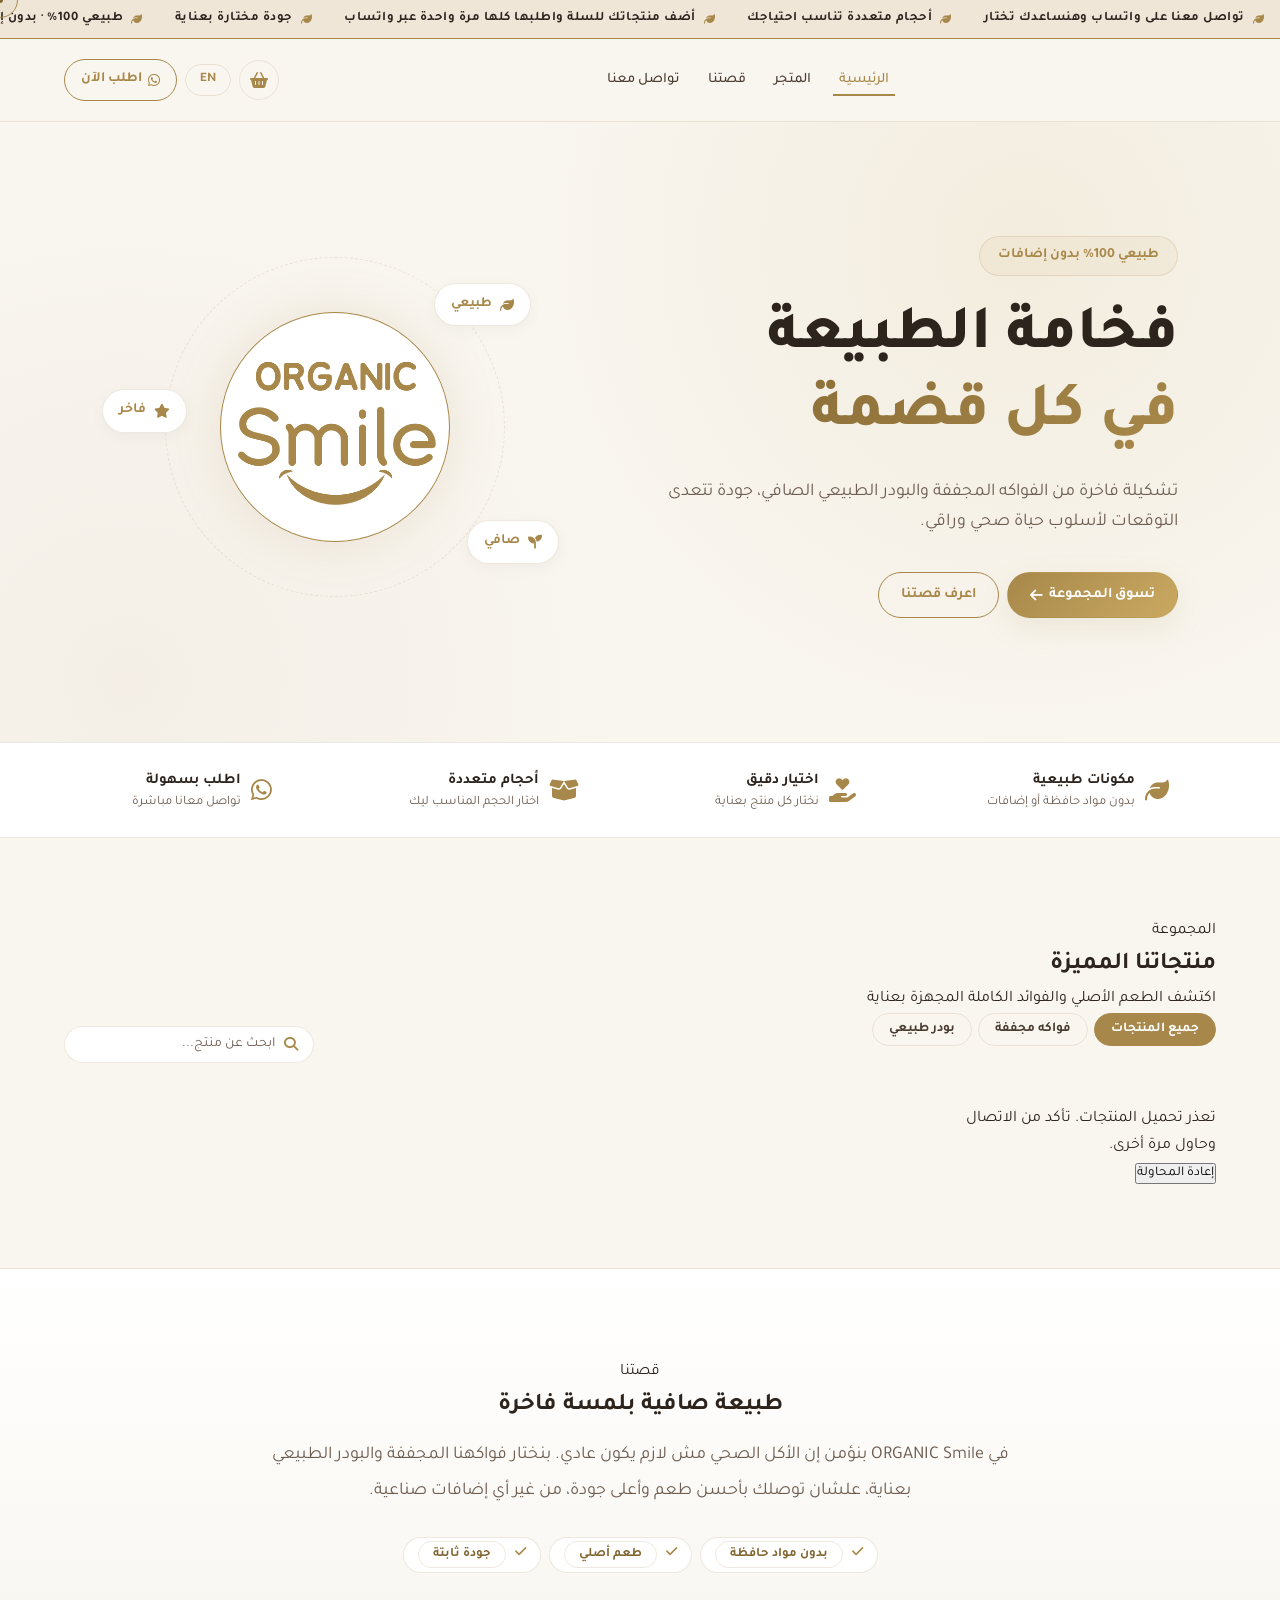
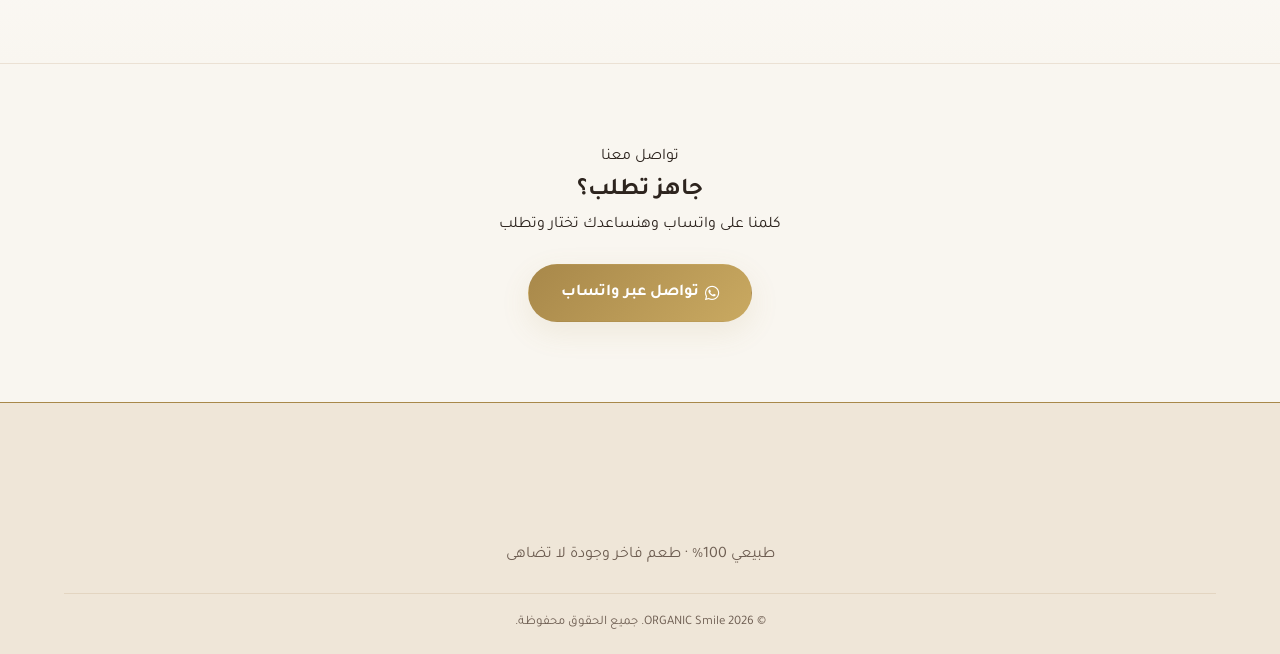
==== commit 254908fb: "Update index.html" ====
--- a/index.html
+++ b/index.html
@@ -30,7 +30,7 @@
             <i class="fa-solid fa-bars"></i>
         </button>
 
-        <a href="index.html" class="logo" aria-label="ORGANIC Smile"><img src="images/logo-gold.png" alt="ORGANIC Smile" class="logo-img"></a>
+        <a href="index.html" class="logo" aria-label="ORGANIC Smile"><span class="logo-img" role="img" aria-label="ORGANIC Smile"></span></a>
 
         <nav class="nav-links" id="navLinks">
             <a href="index.html" class="active" data-i18n="navHome">الرئيسية</a>
@@ -135,7 +135,7 @@
 
     <!-- الفوتر -->
     <footer class="main-footer">
-        <div class="footer-logo"><img src="images/logo-gold.png" alt="ORGANIC Smile" class="logo-img"></div>
+        <div class="footer-logo"><span class="logo-img" role="img" aria-label="ORGANIC Smile"></span></div>
         <p data-i18n="footerP">طبيعي 100% · طعم فاخر وجودة لا تضاهى</p>
         <div class="footer-bottom" data-i18n="footerBottom">© 2026 ORGANIC Smile. جميع الحقوق محفوظة.</div>
     </footer>
--- a/style.css
+++ b/style.css
@@ -134,26 +134,9 @@
 .logo span { color: var(--gold); }
 
 /* ===== اللوجو الحقيقي (نفس الخط ونفس الابتسامة ونفس اللون) في الهيدر والفوتر ===== */
-.logo-img-wrap {
-    position: relative;
-    display: inline-block;
-    line-height: 0;
-}
-.logo-img-wrap img {
-    height: 54px;
-    width: auto;
-    filter: grayscale(1) contrast(3);
-    mix-blend-mode: multiply;   /* يشيل الخلفية البيضا */
-}
-.logo-img-wrap::after {          /* يلوّن الكلام بنفس لون اللوجو اللي جوه الدايرة */
-    content: '';
-    position: absolute;
-    inset: 0;
-    background: var(--gold);
-    mix-blend-mode: lighten;
-    pointer-events: none;
-}
-.footer-logo .logo-img-wrap img { height: 70px; }
+.logo { display: inline-flex; align-items: center; line-height: 0; }
+.logo-img { height: 58px; width: auto; display: block; }
+.footer-logo .logo-img { height: 86px; margin: 0 auto; }
 
 .nav-links { 
     display: flex !important; 
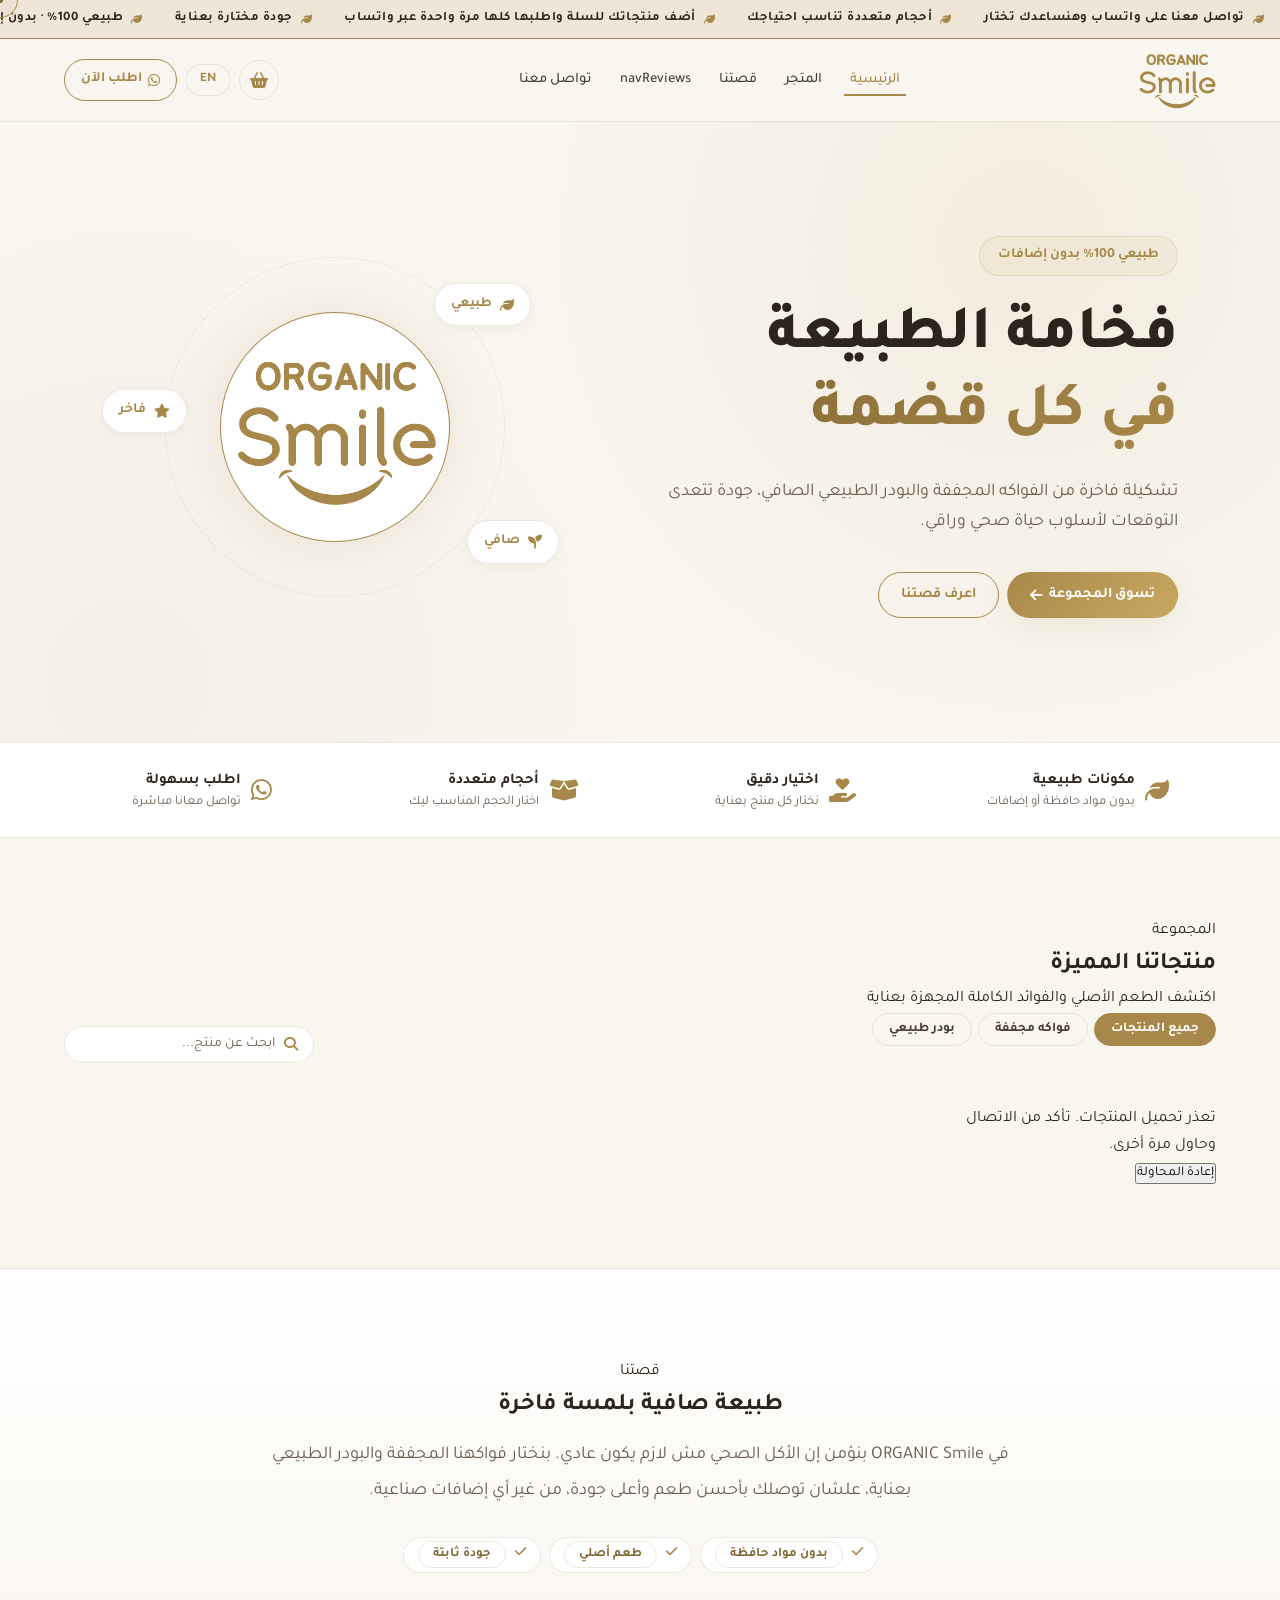
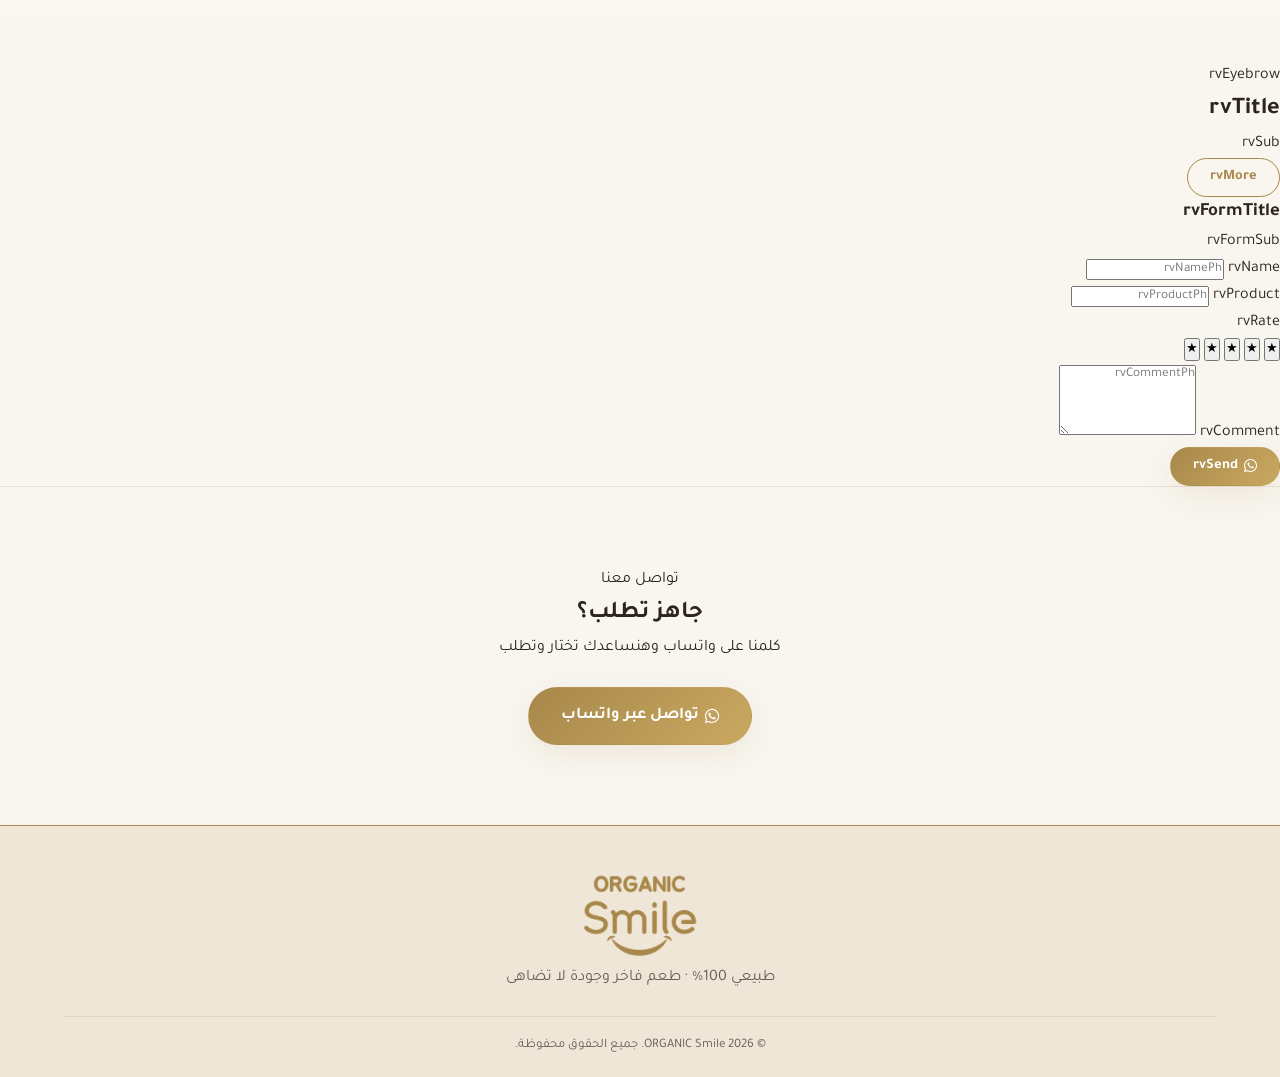
==== commit 47e7a2f6: "Update index.html" ====
--- a/index.html
+++ b/index.html
@@ -36,6 +36,7 @@
             <a href="index.html" class="active" data-i18n="navHome">الرئيسية</a>
             <a href="#featured-products" data-i18n="navShop">المتجر</a>
             <a href="#about" data-i18n="navAbout">قصتنا</a>
+            <a href="#reviews" data-i18n="navReviews">آراء العملاء</a>
             <a href="#contact" data-i18n="navContact">تواصل معنا</a>
         </nav>
 
@@ -122,6 +123,58 @@
         </div>
     </section>
 
+    <!-- آراء العملاء -->
+    <section class="reviews" id="reviews">
+        <div class="reviews-inner">
+            <div class="reviews-head">
+                <span class="eyebrow" data-i18n="rvEyebrow">آراء عملائنا</span>
+                <h2 class="section-title" data-i18n="rvTitle">ثقتكم هي أغلى ما نملك</h2>
+                <p class="section-subtitle" data-i18n="rvSub">تجارب عملائنا مع منتجاتنا</p>
+            </div>
+
+            <div class="reviews-summary" id="reviewsSummary" hidden></div>
+            <div class="reviews-grid" id="reviewsGrid" aria-live="polite"></div>
+            <div class="reviews-more">
+                <button type="button" class="btn btn-outline" id="reviewsMore" data-i18n="rvMore" hidden>عرض المزيد من التقييمات</button>
+            </div>
+
+            <div class="review-form-wrap">
+                <div class="rf-intro">
+                    <h3 data-i18n="rvFormTitle">شاركنا تجربتك</h3>
+                    <p data-i18n="rvFormSub">رأيك يهمنا ويساعد غيرك يختار.</p>
+                </div>
+                <form class="review-form" id="reviewForm">
+                    <div class="rf-field">
+                        <label for="rvName" data-i18n="rvName">الاسم</label>
+                        <input type="text" id="rvName" maxlength="60" required data-i18n-ph="rvNamePh" placeholder="اسمك">
+                    </div>
+                    <div class="rf-field">
+                        <label for="rvProduct" data-i18n="rvProduct">المنتج (اختياري)</label>
+                        <input type="text" id="rvProduct" maxlength="80" data-i18n-ph="rvProductPh" placeholder="مثال: مانجو مجففة">
+                    </div>
+                    <div class="rf-field rf-full">
+                        <label data-i18n="rvRate">تقييمك</label>
+                        <div class="rf-stars" role="group" data-i18n-aria="rvRate" aria-label="تقييمك">
+                            <button type="button" class="rf-star" aria-label="1 / 5">★</button>
+                            <button type="button" class="rf-star" aria-label="2 / 5">★</button>
+                            <button type="button" class="rf-star" aria-label="3 / 5">★</button>
+                            <button type="button" class="rf-star" aria-label="4 / 5">★</button>
+                            <button type="button" class="rf-star" aria-label="5 / 5">★</button>
+                        </div>
+                        <small class="rf-hint" id="rvHint" hidden data-i18n="rvRateNeed">من فضلك اختار عدد النجوم</small>
+                    </div>
+                    <div class="rf-field rf-full">
+                        <label for="rvText" data-i18n="rvComment">تعليقك</label>
+                        <textarea id="rvText" rows="4" maxlength="600" required data-i18n-ph="rvCommentPh" placeholder="احكي لنا عن تجربتك..."></textarea>
+                    </div>
+                    <div class="rf-full rf-actions">
+                        <button type="submit" class="btn btn-gold"><i class="fa-brands fa-whatsapp"></i> <span data-i18n="rvSend">إرسال التقييم</span></button>
+                    </div>
+                </form>
+            </div>
+        </div>
+    </section>
+
     <!-- تواصل معنا -->
     <section class="contact" id="contact">
         <div class="section-header">
--- a/style.css
+++ b/style.css
@@ -133,9 +133,14 @@
 }
 .logo span { color: var(--gold); }
 
-/* ===== اللوجو الحقيقي (نفس الخط ونفس الابتسامة ونفس اللون) في الهيدر والفوتر ===== */
+/* ===== اللوجو الحقيقي في الهيدر والفوتر (الصورة مدمجة جوه الكود) ===== */
 .logo { display: inline-flex; align-items: center; line-height: 0; }
-.logo-img { height: 58px; width: auto; display: block; }
+.logo-img {
+    display: block;
+    height: 58px;
+    aspect-ratio: 260 / 197;
+    background: url("[data-uri]") center / contain no-repeat;
+}
 .footer-logo .logo-img { height: 86px; margin: 0 auto; }
 
 .nav-links { 
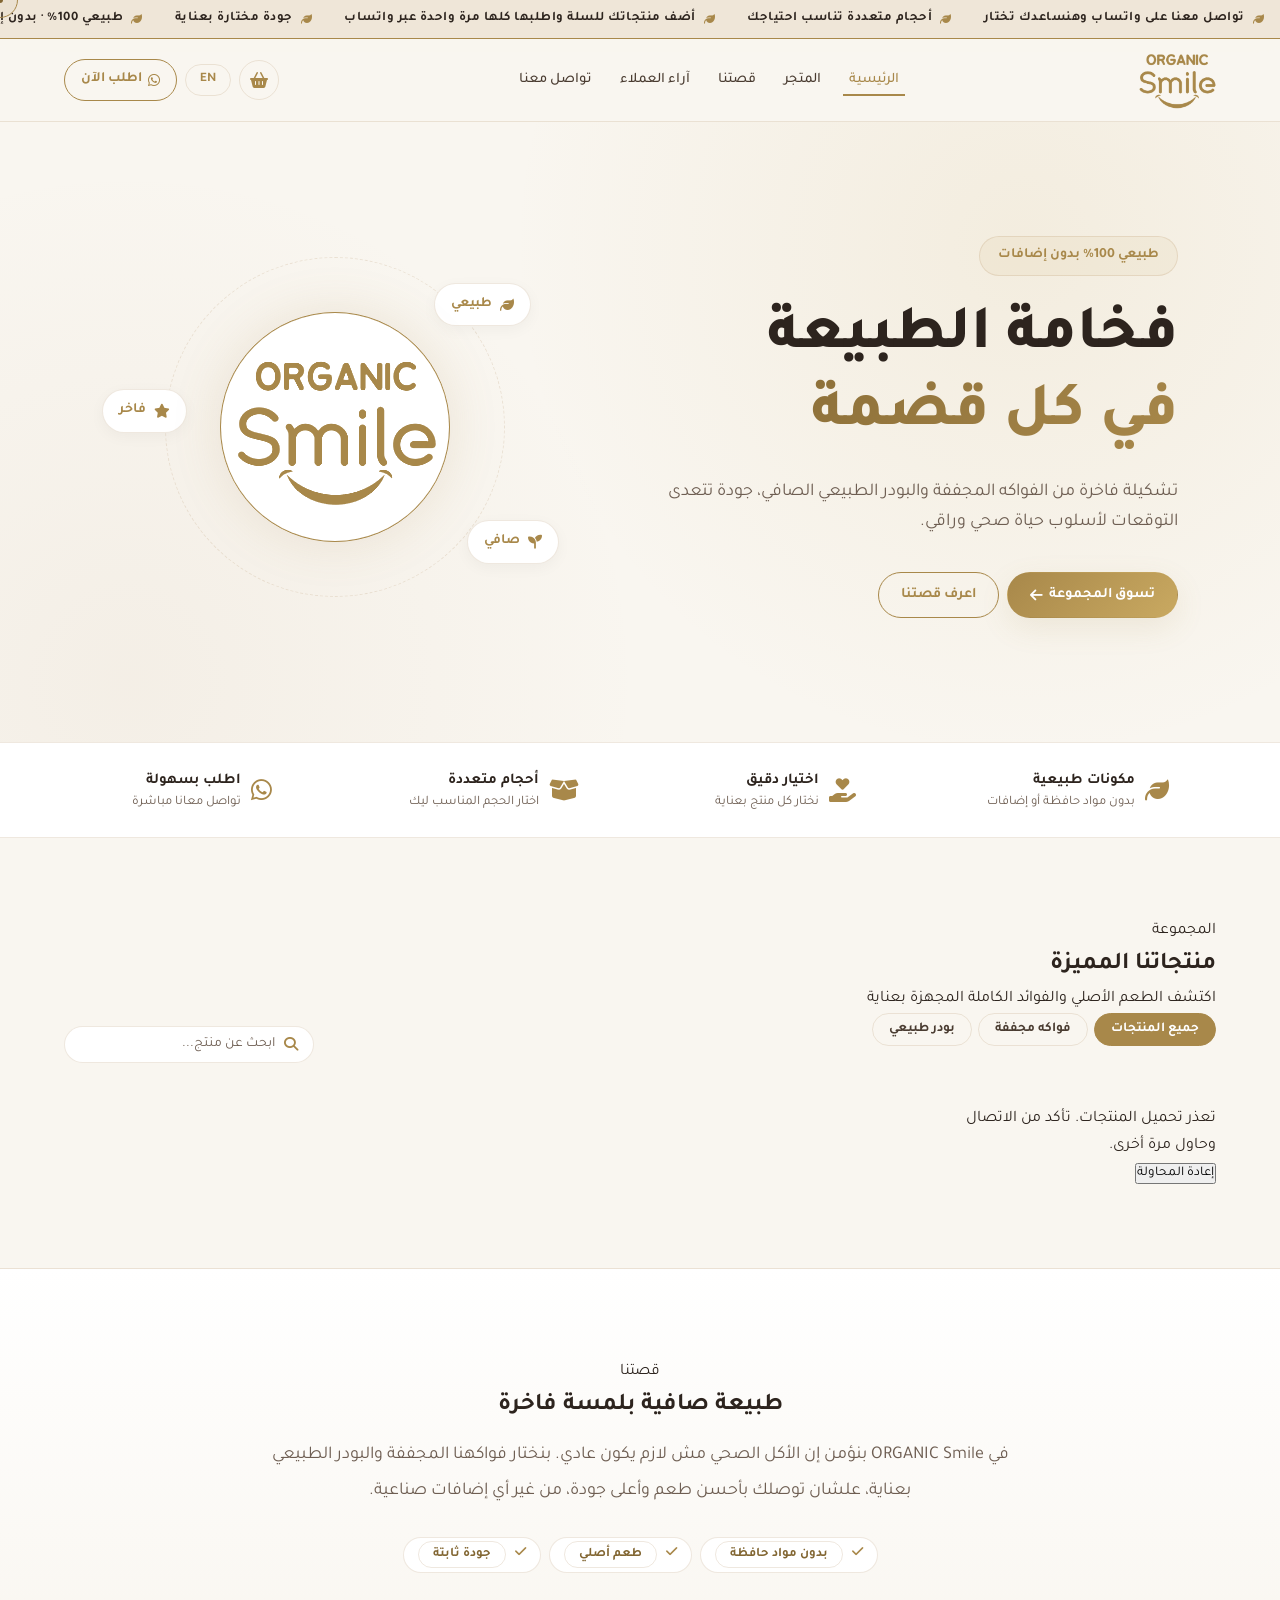
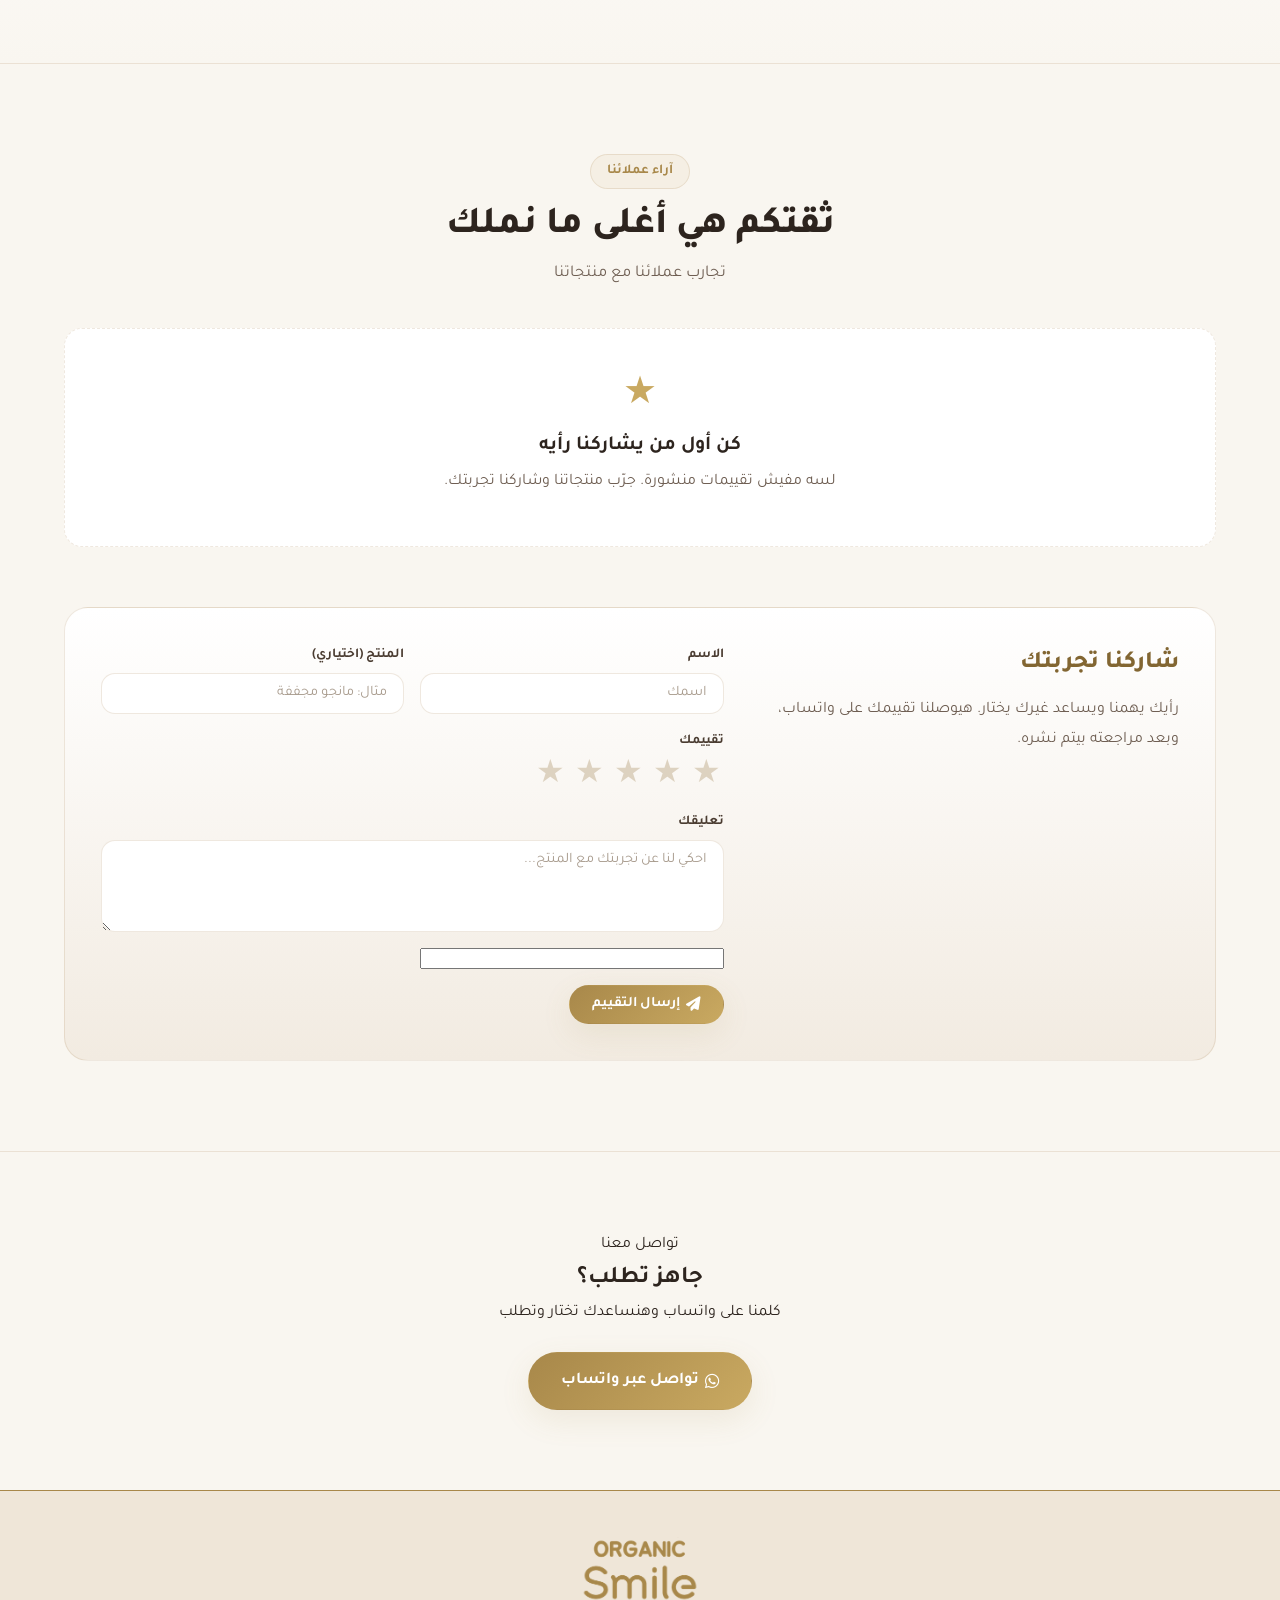
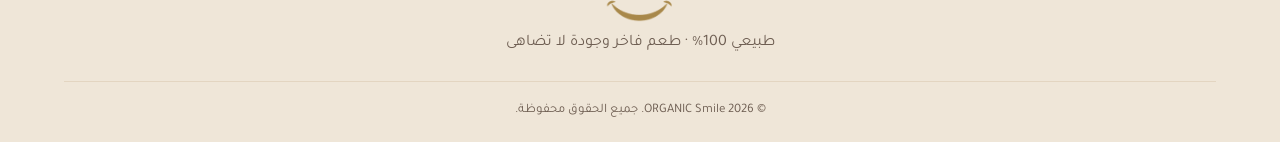
==== commit cea990c9: "Update index.html" ====
--- a/index.html
+++ b/index.html
@@ -167,8 +167,9 @@
                         <label for="rvText" data-i18n="rvComment">تعليقك</label>
                         <textarea id="rvText" rows="4" maxlength="600" required data-i18n-ph="rvCommentPh" placeholder="احكي لنا عن تجربتك..."></textarea>
                     </div>
+                    <input type="text" id="rvWebsite" class="rf-hp" tabindex="-1" autocomplete="off" aria-hidden="true">
                     <div class="rf-full rf-actions">
-                        <button type="submit" class="btn btn-gold"><i class="fa-brands fa-whatsapp"></i> <span data-i18n="rvSend">إرسال التقييم</span></button>
+                        <button type="submit" class="btn btn-gold"><i class="fa-solid fa-paper-plane"></i> <span data-i18n="rvSend">إرسال التقييم</span></button>
                     </div>
                 </form>
             </div>
--- a/style.css
+++ b/style.css
@@ -1,4 +1,9 @@
 /* =========================================================
+   ORGANIC Smile — Warm Ivory & Soft Cocoa Theme (كاكاوي فاتح قريب من الأبيض)
+   ========================================================= */
+:root {
+    --bg: #F9F6F0;
+    --surface: #FFFFFF;/* =========================================================
    ORGANIC Smile — Warm Ivory & Soft Cocoa Theme (كاكاوي فاتح قريب من الأبيض)
    ========================================================= */
 :root {
@@ -830,3 +835,1147 @@
     }
     body.menu-open { overflow: hidden; }
 }
+
+/* =========================================================
+   آراء العملاء والتقييمات
+   ========================================================= */
+.reviews {
+    padding: 90px 5%;
+    background: var(--bg);
+    border-top: 1px solid var(--line);
+}
+.reviews-inner { max-width: 1200px; margin: 0 auto; }
+.reviews-head { text-align: center; max-width: 640px; margin: 0 auto 40px; }
+.reviews .eyebrow {
+    display: inline-block;
+    padding: 5px 16px;
+    margin-bottom: 14px;
+    border: 1px solid var(--line);
+    border-radius: 50px;
+    background: rgba(201, 169, 97, 0.08);
+    color: var(--gold);
+    font-size: 13.5px;
+    font-weight: 700;
+}
+.reviews .section-title { font-size: clamp(26px, 4vw, 38px); font-weight: 800; line-height: 1.3; margin-bottom: 8px; }
+.reviews .section-subtitle { color: var(--muted); font-size: 16.5px; }
+
+/* ملخص التقييم */
+.reviews-summary {
+    display: grid;
+    grid-template-columns: auto 1fr;
+    align-items: center;
+    gap: 40px;
+    max-width: 780px;
+    margin: 0 auto 40px;
+    padding: 28px 34px;
+    background: var(--surface);
+    border: 1px solid var(--line);
+    border-radius: 22px;
+    box-shadow: var(--shadow-gold);
+}
+.reviews-summary[hidden] { display: none; }
+.rs-score { text-align: center; padding-inline-end: 40px; border-inline-end: 1px solid var(--line); }
+.rs-num { font-size: 58px; font-weight: 800; line-height: 1; color: var(--gold-dark); }
+.rs-stars { margin: 10px 0 6px; display: flex; justify-content: center; gap: 3px; font-size: 20px; }
+.rs-count { color: var(--muted); font-size: 13.5px; }
+.rs-bars { display: grid; gap: 8px; }
+.rs-row { display: grid; grid-template-columns: 38px 1fr 28px; align-items: center; gap: 12px; font-size: 13px; color: var(--muted); }
+.rs-lbl .st { font-size: 12px; }
+.rs-bar { height: 8px; border-radius: 8px; background: var(--surface-2); overflow: hidden; }
+.rs-bar i { display: block; height: 100%; border-radius: 8px; background: linear-gradient(90deg, var(--gold), var(--gold-light)); }
+.rs-n { text-align: end; font-weight: 700; }
+.reviews .st { color: #DDD2C0; line-height: 1; }
+.reviews .st.on { color: var(--gold-light); }
+
+/* كروت التعليقات */
+.reviews-grid {
+    display: grid;
+    grid-template-columns: repeat(3, 1fr);
+    gap: 22px;
+}
+.review-card {
+    position: relative;
+    display: flex;
+    flex-direction: column;
+    gap: 12px;
+    padding: 24px 24px 18px;
+    background: var(--surface);
+    border: 1px solid var(--line);
+    border-radius: var(--radius);
+    box-shadow: 0 4px 20px rgba(0,0,0,0.03);
+    animation: fadeUp 0.6s var(--ease) both;
+    transition: transform 0.35s var(--ease), border-color 0.35s, box-shadow 0.35s;
+}
+.review-card.pinned {
+    grid-column: 1 / -1;
+    padding-top: 26px;
+    border-color: var(--gold);
+    background: linear-gradient(135deg, #FFFFFF 55%, var(--surface-2));
+    box-shadow: var(--shadow-gold);
+}
+.review-card.pinned .review-text { font-size: 17px; max-width: 900px; }
+.review-pin {
+    align-self: flex-start;
+    display: inline-flex; align-items: center; gap: 6px;
+    padding: 4px 14px; border-radius: 50px;
+    background: var(--gold); color: #fff;
+    font-size: 12.5px; font-weight: 700;
+}
+.review-pin i { font-size: 11px; }
+.review-card:hover { transform: translateY(-5px); border-color: var(--gold); box-shadow: 0 18px 40px rgba(0,0,0,0.08), var(--shadow-gold); }
+.review-card::before { content: "\201D"; position: absolute; top: 6px; inset-inline-end: 22px; font-family: "Playfair Display", serif; font-size: 70px; line-height: 1; color: rgba(201, 169, 97, 0.25); pointer-events: none; }
+.review-top { display: flex; align-items: center; gap: 12px; }
+.review-avatar {
+    width: 46px; height: 46px; flex-shrink: 0; border-radius: 50%;
+    display: grid; place-items: center;
+    background: linear-gradient(135deg, var(--gold), var(--gold-light));
+    color: #fff; font-size: 19px; font-weight: 800; text-transform: uppercase;
+}
+.review-who { display: flex; flex-direction: column; line-height: 1.4; min-width: 0; }
+.review-who strong { font-size: 16px; font-weight: 700; }
+.review-who span { color: var(--muted); font-size: 13px; }
+.review-who span:empty { display: none; }
+.review-stars { display: flex; gap: 2px; font-size: 17px; }
+.review-text { flex: 1; color: var(--text); font-size: 15px; line-height: 1.9; overflow-wrap: anywhere; }
+.review-meta {
+    display: flex; align-items: center; justify-content: space-between; gap: 10px; flex-wrap: wrap;
+    padding-top: 14px; border-top: 1px solid var(--line);
+    font-size: 12.5px; color: var(--muted);
+}
+.review-product { padding: 3px 12px; border-radius: 50px; background: var(--surface-2); color: var(--gold-dark); font-weight: 700; }
+.review-meta time:empty { display: none; }
+.reviews-more { text-align: center; margin-top: 28px; }
+.reviews-more [hidden] { display: none; }
+.reviews-empty {
+    grid-column: 1 / -1; text-align: center; padding: 50px 20px;
+    background: var(--surface); border: 1px dashed var(--line); border-radius: var(--radius);
+}
+.reviews-empty-ico { font-size: 38px; line-height: 1; color: var(--gold-light); margin-bottom: 12px; }
+.reviews-empty h3 { font-size: 20px; margin-bottom: 6px; }
+.reviews-empty p { color: var(--muted); }
+
+/* فورم التقييم */
+.review-form-wrap {
+    display: grid;
+    grid-template-columns: 0.8fr 1.2fr;
+    gap: 40px;
+    align-items: start;
+    margin-top: 60px;
+    padding: 36px;
+    background: linear-gradient(180deg, var(--surface), var(--surface-2));
+    border: 1px solid var(--line);
+    border-radius: 24px;
+}
+.rf-intro h3 { font-size: 24px; font-weight: 800; margin-bottom: 10px; color: var(--gold-dark); }
+.rf-intro p { color: var(--muted); line-height: 1.9; }
+.review-form { display: grid; grid-template-columns: 1fr 1fr; gap: 16px; }
+.rf-full { grid-column: 1 / -1; }
+.rf-field { display: flex; flex-direction: column; gap: 6px; }
+.rf-field label { font-size: 13.5px; font-weight: 700; color: #4A3C31; }
+.rf-field input, .rf-field textarea {
+    width: 100%; padding: 11px 16px;
+    background: var(--surface); border: 1px solid var(--line); border-radius: 14px;
+    color: var(--text); font-size: 14.5px; outline: none; resize: vertical;
+    transition: all 0.3s var(--ease);
+}
+.rf-field input:focus, .rf-field textarea:focus { border-color: var(--gold); box-shadow: var(--shadow-gold); }
+.rf-field ::placeholder { color: #A89B8D; }
+.rf-stars { display: flex; gap: 4px; }
+.rf-star { background: none; border: none; cursor: pointer; padding: 2px 3px; font-size: 32px; line-height: 1; color: #DDD2C0; transition: transform 0.2s var(--ease), color 0.2s; }
+.rf-star.on { color: var(--gold-light); }
+.rf-star:hover { transform: scale(1.15); }
+.rf-star:focus-visible { outline: 2px solid var(--gold); border-radius: 6px; }
+.rf-hint { color: var(--brand-red); font-size: 12.5px; font-weight: 700; }
+.rf-hint[hidden] { display: none; }
+.rf-actions { display: flex; }
+
+@media (max-width: 900px) {
+    .reviews-grid { grid-template-columns: repeat(2, 1fr); }
+    .review-form-wrap { grid-template-columns: 1fr; gap: 20px; padding: 26px 22px; }
+}
+@media (max-width: 768px) {
+    .reviews { padding: 70px 5%; }
+    .reviews-summary { grid-template-columns: 1fr; gap: 22px; padding: 24px 20px; }
+    .rs-score { padding-inline-end: 0; border-inline-end: 0; padding-bottom: 20px; border-bottom: 1px solid var(--line); }
+    .reviews-grid { grid-template-columns: 1fr; }
+    .review-form { grid-template-columns: 1fr; }
+    .rf-actions .btn { width: 100%; }
+}
+    --surface-2: #F2EBE1;
+    --line: rgba(184, 151, 112, 0.22);
+    --gold: #A8884A;
+    --gold-light: #C9A961;
+    --gold-dark: #826632;
+    --text: #2D241E;
+    --muted: #6E5E52;
+    --brand-red: #D62828;
+    --radius: 18px;
+    --shadow-gold: 0 10px 30px rgba(168, 136, 74, 0.12);
+    --ease: cubic-bezier(0.25, 0.8, 0.25, 1);
+}
+
+* { margin: 0; padding: 0; box-sizing: border-box; }
+html { scroll-behavior: smooth; scroll-padding-top: 90px; }
+body {
+    background: var(--bg);
+    color: var(--text);
+    font-family: 'Tajawal', sans-serif;
+    line-height: 1.7;
+    overflow-x: hidden;
+}
+a { color: inherit; text-decoration: none; }
+img { max-width: 100%; display: block; }
+button, input, textarea { font-family: inherit; }
+
+/* ===== مؤشر الماوس المخصص ===== */
+.custom-cursor {
+    position: fixed;
+    top: 0;
+    left: 0;
+    width: 36px;
+    height: 36px;
+    border: 1px solid var(--gold);
+    border-radius: 50%;
+    pointer-events: none;
+    transform: translate(-50%, -50%);
+    transition: width 0.2s ease, height 0.2s ease, background-color 0.2s ease;
+    z-index: 9999;
+    display: flex;
+    align-items: center;
+    justify-content: center;
+    background: rgba(168, 136, 74, 0.05);
+}
+.cursor-dot {
+    width: 6px;
+    height: 6px;
+    background-color: var(--gold-dark);
+    border-radius: 50%;
+}
+@media (max-width: 991px) {
+    .custom-cursor { display: none; }
+}
+
+/* ---------- 1. الشريط العلوي للإعلانات ---------- */
+.topbar {
+    position: relative !important;
+    background: #EFE6D8 !important;
+    color: #2D241E !important;
+    font-size: 13px !important;
+    font-weight: 700 !important;
+    letter-spacing: 0.5px !important;
+    padding: 8px 0 !important;
+    border-bottom: 1px solid var(--gold) !important;
+    overflow: hidden !important;
+    width: 100% !important;
+    display: flex !important;
+    align-items: center !important;
+    justify-content: flex-start !important;
+    text-align: center !important;
+}
+.ads-track {
+    direction: ltr !important;
+    margin: 0 !important;
+    display: flex !important;
+    align-items: center !important;
+    justify-content: flex-start !important;
+    width: max-content !important;
+    animation: adsScroll 35s linear infinite;
+    will-change: transform;
+}
+.topbar:hover .ads-track { animation-play-state: paused; }
+.ads-group { 
+    display: flex !important; 
+    flex-shrink: 0 !important; 
+    align-items: center !important; 
+    min-width: 100vw;
+    justify-content: space-around !important; 
+}
+.ads-item { 
+    padding: 0 16px !important; 
+    display: inline-flex !important; 
+    align-items: center !important; 
+    gap: 8px !important; 
+    text-align: center !important; 
+    color: #2D241E !important;
+    white-space: nowrap !important;
+}
+.ads-item i { font-size: 11px !important; color: var(--gold) !important; }
+html[dir="rtl"] .ads-item { direction: rtl; }
+@keyframes adsScroll {
+    from { transform: translateX(0); }
+    to   { transform: translateX(-50%); }
+}
+
+/* ---------- 2. الهيدر ورابط الملاحة ---------- */
+.navbar {
+    position: sticky !important;
+    top: 0 !important;
+    z-index: 1000 !important;
+    display: flex !important;
+    align-items: center !important;
+    justify-content: flex-start !important;
+    padding: 12px 5% !important;
+    gap: 8px !important;
+    background: rgba(249, 246, 240, 0.95) !important;
+    backdrop-filter: blur(12px) !important;
+    border-bottom: 1px solid var(--line) !important;
+}
+.logo {
+    font-family: 'Playfair Display', serif;
+    font-size: 24px;
+    font-weight: 700;
+    letter-spacing: 2px;
+    color: var(--text);
+    white-space: nowrap;
+}
+.logo span { color: var(--gold); }
+
+/* ===== اللوجو الحقيقي في الهيدر والفوتر (الصورة مدمجة جوه الكود) ===== */
+.logo { display: inline-flex; align-items: center; line-height: 0; }
+.logo-img {
+    display: block;
+    height: 58px;
+    aspect-ratio: 260 / 197;
+    background: url("[data-uri]") center / contain no-repeat;
+}
+.footer-logo .logo-img { height: 86px; margin: 0 auto; }
+
+.nav-links { 
+    display: flex !important; 
+    align-items: center !important;
+    margin-inline: auto !important;
+    gap: 16px !important; 
+}
+.nav-links a {
+    position: relative;
+    font-weight: 500;
+    font-size: 14.5px !important;
+    padding: 4px 6px !important;
+    color: #4A3C31;
+    transition: color 0.3s var(--ease);
+}
+.nav-links a::after {
+    content: '';
+    position: absolute;
+    bottom: 0;
+    right: 0;
+    width: 0;
+    height: 2px;
+    background: var(--gold);
+    transition: width 0.3s var(--ease);
+}
+.nav-links a:hover, .nav-links a.active { color: var(--gold); }
+.nav-links a:hover::after, .nav-links a.active::after { width: 100%; }
+
+.cart-btn { order: 5; }
+.lang-toggle { order: 6; }
+.nav-cta { order: 7; }
+
+.nav-cta {
+    display: inline-flex;
+    align-items: center;
+    gap: 6px !important;
+    padding: 8px 16px;
+    border: 1px solid var(--gold);
+    border-radius: 50px;
+    color: var(--gold);
+    font-weight: 700;
+    font-size: 14px;
+    transition: all 0.3s var(--ease);
+}
+.nav-cta:hover { background: var(--gold); color: #fff; }
+
+.menu-toggle {
+    display: none;
+    background: none;
+    border: 1px solid var(--line);
+    color: var(--gold);
+    width: 42px;
+    height: 42px;
+    border-radius: 10px;
+    font-size: 18px;
+    cursor: pointer;
+}
+
+/* ---------- الأزرار العامة ---------- */
+.btn {
+    display: inline-flex;
+    align-items: center;
+    justify-content: center;
+    gap: 6px !important;
+    padding: 10px 22px !important;
+    border-radius: 50px;
+    font-weight: 700;
+    font-size: 14.5px;
+    cursor: pointer;
+    border: 1px solid transparent;
+    transition: all 0.3s var(--ease);
+}
+.btn-gold {
+    background: linear-gradient(135deg, var(--gold), var(--gold-light));
+    color: #fff;
+    box-shadow: var(--shadow-gold);
+}
+.btn-gold:hover { transform: translateY(-3px); box-shadow: 0 14px 34px rgba(168, 136, 74, 0.25); }
+.btn-outline { border-color: var(--gold); color: var(--gold); background: transparent; }
+.btn-outline:hover { background: var(--gold); color: #fff; transform: translateY(-3px); }
+.btn-lg { padding: 14px 32px !important; font-size: 16.5px; }
+.btn-block { width: 100%; }
+
+/* ---------- الهيرو ---------- */
+.hero {
+    display: grid;
+    grid-template-columns: 1.1fr 0.9fr;
+    align-items: center;
+    gap: 40px;
+    padding: 90px 8% 100px;
+    min-height: 620px;
+    background:
+        radial-gradient(circle at 80% 20%, rgba(201, 169, 97, 0.12), transparent 45%),
+        radial-gradient(circle at 10% 90%, rgba(184, 151, 112, 0.08), transparent 40%),
+        var(--bg);
+}
+.hero-tag {
+    display: inline-block;
+    padding: 7px 18px;
+    border: 1px solid var(--line);
+    border-radius: 50px;
+    background: rgba(201, 169, 97, 0.08);
+    color: var(--gold);
+    font-size: 14px;
+    font-weight: 700;
+    margin-bottom: 24px;
+}
+.hero h1 {
+    font-size: clamp(36px, 5vw, 62px);
+    font-weight: 800;
+    line-height: 1.25;
+    margin-bottom: 22px;
+}
+.hero h1 em {
+    display: block;
+    font-style: normal;
+    background: linear-gradient(135deg, var(--gold-dark), var(--gold));
+    -webkit-background-clip: text;
+    background-clip: text;
+    color: transparent;
+}
+.hero p { max-width: 520px; color: var(--muted); font-size: 18px; margin-bottom: 34px; }
+.hero-btns { 
+    display: flex !important; 
+    align-items: center !important;
+    gap: 8px !important; 
+    flex-wrap: wrap !important; 
+}
+
+.hero-visual {
+    position: relative;
+    display: grid;
+    place-items: center;
+    min-height: 380px;
+}
+.hero-ring {
+    position: absolute;
+    width: 340px;
+    height: 340px;
+    border-radius: 50%;
+    border: 1px dashed var(--line);
+    animation: spin 40s linear infinite;
+}
+
+/* الشعار الدائري في الهيرو (الكلام جواه بني) */
+.hero-center-logo {
+    width: 230px;
+    height: 230px;
+    border-radius: 50%;
+    overflow: hidden;
+    display: flex;
+    align-items: center;
+    justify-content: center;
+    background: var(--gold); /* لون الكلمة جوه اللوجو الدائري */
+    isolation: isolate;
+    border: 1px solid var(--gold);
+    box-shadow: 0 0 50px rgba(168, 136, 74, 0.15), inset 0 0 30px rgba(201, 169, 97, 0.1);
+}
+.brand-circle-logo {
+    width: 100%;
+    height: 100%;
+    object-fit: cover;
+    filter: grayscale(1) contrast(3);
+    mix-blend-mode: screen;
+}
+
+.hero-badge {
+    position: absolute;
+    display: flex;
+    align-items: center;
+    gap: 8px;
+    padding: 9px 16px;
+    background: var(--surface);
+    border: 1px solid var(--line);
+    border-radius: 50px;
+    color: var(--gold);
+    font-size: 14px;
+    font-weight: 700;
+    box-shadow: 0 4px 15px rgba(0,0,0,0.04);
+    animation: float 5s ease-in-out infinite;
+}
+.hero-badge.b1 { top: 12%; right: 8%; }
+.hero-badge.b2 { bottom: 14%; right: 2%; animation-delay: 1.2s; }
+.hero-badge.b3 { top: 40%; left: 0; animation-delay: 2.4s; }
+
+/* ---------- شريط المميزات ---------- */
+.features-strip {
+    display: grid;
+    grid-template-columns: repeat(4, 1fr);
+    gap: 15px;
+    padding: 25px 5%;
+    background: var(--surface);
+    border-top: 1px solid var(--line);
+    border-bottom: 1px solid var(--line);
+}
+.feature { display: flex; align-items: center; gap: 10px; justify-content: center; }
+.feature i { font-size: 24px; color: var(--gold); }
+.feature h4 { font-size: 15px; font-weight: 700; }
+.feature p { font-size: 13px; color: var(--muted); line-height: 1.4; }
+
+/* ---------- 3. أزرار الفلترة ---------- */
+.featured-products { padding: 80px 5%; }
+
+.toolbar {
+    max-width: 1200px;
+    margin: 0 auto 30px;
+    display: flex;
+    justify-content: space-between;
+    align-items: center;
+    gap: 14px;
+    flex-wrap: wrap;
+}
+.filter-buttons { 
+    display: flex !important; 
+    align-items: center !important;
+    justify-content: center !important;
+    gap: 6px !important;
+    flex-wrap: wrap !important; 
+    margin-bottom: 30px !important;
+}
+.filter-btn {
+    padding: 7px 16px !important;
+    background: transparent;
+    border: 1px solid var(--line);
+    border-radius: 50px;
+    color: #4A3C31;
+    font-weight: 700;
+    font-size: 13.5px !important;
+    cursor: pointer;
+    transition: all 0.3s var(--ease);
+}
+.filter-btn:hover { border-color: var(--gold); color: var(--gold); }
+.filter-btn.active { background: var(--gold); border-color: var(--gold); color: #fff; }
+
+.search-field { position: relative; }
+.search-field i {
+    position: absolute;
+    top: 50%;
+    right: 16px;
+    transform: translateY(-50%);
+    color: var(--gold);
+    font-size: 14px;
+    pointer-events: none;
+}
+.search-field input {
+    width: 250px;
+    padding: 9px 38px 9px 16px;
+    background: var(--surface);
+    border: 1px solid var(--line);
+    border-radius: 50px;
+    color: var(--text);
+    font-size: 14px;
+    outline: none;
+    transition: all 0.3s var(--ease);
+}
+.search-field input:focus { border-color: var(--gold); box-shadow: var(--shadow-gold); }
+.search-field input::placeholder { color: var(--muted); }
+
+.products-grid {
+    max-width: 1200px;
+    margin: 0 auto;
+    display: grid;
+    grid-template-columns: repeat(auto-fill, minmax(240px, 1fr));
+    gap: 22px;
+}
+
+.product-card {
+    display: flex;
+    flex-direction: column;
+    background: var(--surface);
+    border: 1px solid var(--line);
+    border-radius: var(--radius);
+    overflow: hidden;
+    box-shadow: 0 4px 20px rgba(0,0,0,0.03);
+    animation: fadeUp 0.6s var(--ease) both;
+    animation-delay: calc(var(--i, 0) * 70ms);
+    transition: transform 0.35s var(--ease), border-color 0.35s, box-shadow 0.35s;
+}
+.product-card:hover {
+    transform: translateY(-6px);
+    border-color: var(--gold);
+    box-shadow: 0 18px 40px rgba(0, 0, 0, 0.08), var(--shadow-gold);
+}
+.product-img-wrap {
+    position: relative;
+    display: block;
+    aspect-ratio: 1 / 1;
+    overflow: hidden;
+    background: var(--surface-2);
+}
+.product-img-wrap img {
+    width: 100%;
+    height: 100%;
+    object-fit: cover;
+    transition: transform 0.6s var(--ease);
+}
+.product-card:hover .product-img-wrap img { transform: scale(1.05); }
+
+.product-badge {
+    position: absolute;
+    top: 12px;
+    right: 12px;
+    padding: 4px 12px;
+    background: rgba(255, 255, 255, 0.94);
+    border: 1px solid var(--line);
+    border-radius: 50px;
+    color: var(--gold-dark);
+    font-size: 11.5px;
+    font-weight: 700;
+    backdrop-filter: blur(6px);
+}
+.product-discount {
+    position: absolute;
+    top: 12px;
+    left: 12px;
+    padding: 4px 11px;
+    background: var(--brand-red);
+    border-radius: 50px;
+    color: #fff;
+    font-size: 12px;
+    font-weight: 800;
+    letter-spacing: 0.2px;
+    box-shadow: 0 4px 12px rgba(214, 40, 40, 0.25);
+}
+.product-body { padding: 16px 16px 4px; text-align: center; flex: 1; }
+.product-title { font-size: 17px; font-weight: 700; margin: 2px 0 8px; color: var(--text); line-height: 1.4; }
+.product-price { color: var(--muted); font-size: 12.5px; }
+.price-from { display: block; margin-bottom: 2px; }
+.price-line { display: flex; align-items: baseline; justify-content: center; flex-wrap: wrap; gap: 4px 10px; }
+.price-now { color: var(--gold-dark); font-size: 21px; font-weight: 800; }
+.price-old { color: #9A8F84; font-size: 14px; font-weight: 500; text-decoration: line-through; text-decoration-color: rgba(214, 40, 40, 0.7); }
+
+.btn-details {
+    display: block;
+    margin: 8px 16px 16px;
+    padding: 9px;
+    text-align: center;
+    border: 1px solid var(--line);
+    border-radius: 50px;
+    color: var(--gold-dark);
+    font-weight: 700;
+    font-size: 13.5px;
+    transition: all 0.3s var(--ease);
+}
+.btn-details:hover { background: var(--surface-2); border-color: var(--gold); color: var(--gold-dark); }
+
+.skeleton-card {
+    height: 420px;
+    border-radius: var(--radius);
+    border: 1px solid var(--line);
+    background: linear-gradient(100deg, var(--surface) 30%, var(--surface-2) 50%, var(--surface) 70%);
+    background-size: 200% 100%;
+    animation: shimmer 1.4s linear infinite;
+}
+
+/* ---------- قصتنا ---------- */
+.about {
+    padding: 90px 5%;
+    background: linear-gradient(180deg, var(--surface), var(--bg));
+    border-top: 1px solid var(--line);
+    text-align: center;
+}
+.about-inner { max-width: 760px; margin: 0 auto; }
+.about-inner p { color: var(--muted); font-size: 18px; line-height: 2; margin: 10px 0 28px; }
+.about-points { display: flex; justify-content: center; gap: 8px !important; flex-wrap: wrap; }
+.about-points span {
+    padding: 6px 14px !important;
+    border: 1px solid var(--line);
+    border-radius: 50px;
+    color: var(--gold-dark);
+    font-size: 13px;
+    font-weight: 700;
+    background: var(--surface);
+}
+.about-points i { margin-left: 6px; color: var(--gold); }
+
+/* ---------- تواصل ---------- */
+.contact { padding: 80px 5%; text-align: center; border-top: 1px solid var(--line); }
+.contact .section-header { margin-bottom: 25px; }
+
+/* ---------- الفوتر ---------- */
+.main-footer {
+    padding: 45px 5% 20px;
+    text-align: center;
+    background: #EFE6D8;
+    border-top: 1px solid var(--gold);
+    color: var(--text);
+}
+.footer-logo {
+    font-family: 'Playfair Display', serif;
+    font-size: 26px;
+    font-weight: 700;
+    letter-spacing: 2px;
+    margin-bottom: 8px;
+}
+.footer-logo span { color: var(--gold); }
+.main-footer p { color: var(--muted); margin-bottom: 24px; }
+.footer-bottom {
+    padding-top: 18px;
+    border-top: 1px solid var(--line);
+    color: var(--muted);
+    font-size: 13px;
+}
+
+/* ---------- صفحة المنتج ---------- */
+.product-page { max-width: 1100px; margin: 0 auto; padding: 40px 5% 90px; }
+.back-link {
+    display: inline-flex;
+    align-items: center;
+    gap: 8px;
+    margin-bottom: 26px;
+    color: var(--gold);
+    font-weight: 700;
+    transition: gap 0.3s var(--ease);
+}
+.back-link:hover { gap: 14px; }
+
+.product-detail { display: grid; grid-template-columns: 1fr 1fr; gap: 40px; align-items: start; }
+.detail-img-wrap {
+    aspect-ratio: 1 / 1;
+    overflow: hidden;
+    border-radius: 22px;
+    border: 1px solid var(--line);
+    background: var(--surface-2);
+    box-shadow: var(--shadow-gold);
+}
+.detail-img-wrap img { width: 100%; height: 100%; object-fit: cover; }
+.detail-thumbs { display: flex; gap: 8px; margin-top: 12px; flex-wrap: wrap; }
+.detail-thumbs img {
+    width: 64px;
+    height: 64px;
+    object-fit: cover;
+    border-radius: 10px;
+    border: 2px solid transparent;
+    cursor: pointer;
+    opacity: 0.6;
+    transition: all 0.3s var(--ease);
+}
+.detail-thumbs img:hover, .detail-thumbs img.active { opacity: 1; border-color: var(--gold); }
+
+.detail-info h1 { font-size: clamp(26px, 4vw, 38px); font-weight: 800; margin: 8px 0 12px; line-height: 1.3; }
+.detail-price { display: flex; align-items: center; flex-wrap: wrap; gap: 8px 14px; font-size: 30px; font-weight: 800; color: var(--gold-dark); margin-bottom: 14px; }
+.detail-price .price-now { font-size: 32px; }
+.detail-price .price-old { font-size: 20px; }
+.detail-discount { padding: 4px 14px; background: var(--brand-red); border-radius: 50px; color: #fff; font-size: 14px; font-weight: 800; }
+.detail-desc { color: var(--muted); line-height: 1.9; margin-bottom: 22px; }
+.sizes-label { color: var(--gold); font-weight: 700; margin-bottom: 10px; }
+.size-options { display: flex; flex-wrap: wrap; gap: 6px !important; margin-bottom: 25px; }
+.size-btn {
+    padding: 7px 14px !important;
+    background: var(--surface);
+    border: 1px solid var(--line);
+    border-radius: 10px;
+    color: var(--text);
+    font-weight: 700;
+    font-size: 13px;
+    cursor: pointer;
+    transition: all 0.3s var(--ease);
+}
+.size-btn:hover { border-color: var(--gold); }
+.size-btn.active { background: var(--gold); border-color: var(--gold); color: #fff; }
+
+/* ---------- حركات ---------- */
+@keyframes fadeUp { from { opacity: 0; transform: translateY(24px); } to { opacity: 1; transform: none; } }
+@keyframes shimmer { to { background-position: -200% 0; } }
+@keyframes spin { to { transform: rotate(360deg); } }
+@keyframes float { 0%, 100% { transform: translateY(0); } 50% { transform: translateY(-10px); } }
+
+/* ---------- الموبايل والتابلت ---------- */
+@media (max-width: 900px) {
+    .hero { grid-template-columns: 1fr; text-align: center; padding: 60px 6% 70px; min-height: auto; }
+    .hero p { margin-inline: auto; }
+    .hero-btns { justify-content: center; }
+    .hero-visual { min-height: 300px; }
+    .hero-ring { width: 280px; height: 280px; }
+    .hero-center-logo { width: 170px; height: 170px; }
+    .features-strip { grid-template-columns: repeat(2, 1fr); }
+    .feature { justify-content: flex-start; }
+    .product-detail { grid-template-columns: 1fr; gap: 28px; }
+}
+
+@media (max-width: 768px) {
+    .menu-toggle { display: grid; place-items: center; }
+    .nav-cta span { display: none; }
+    .nav-cta { padding: 9px 12px; }
+    .toolbar { flex-direction: column; align-items: stretch; }
+    .filter-buttons { justify-content: center; }
+    .search-field input { width: 100%; }
+    .products-grid { grid-template-columns: repeat(2, 1fr); gap: 12px; }
+    .product-body { padding: 12px 10px 4px; }
+    .product-title { font-size: 14.5px; }
+    .price-now { font-size: 17px; }
+    .price-old { font-size: 12.5px; }
+    .btn-details { margin: 8px 10px 12px; font-size: 13px; }
+}
+
+/* ===== زر اللغة والتحكم ===== */
+.lang-toggle {
+    padding: 7px 14px; border: 1px solid var(--line); border-radius: 50px;
+    background: transparent; color: var(--gold); font-weight: 700; font-size: 13px; cursor: pointer;
+    transition: all 0.3s var(--ease);
+}
+.lang-toggle:hover { background: var(--gold); color: #fff; }
+html[dir="ltr"] .nav-links a::after { right: auto; left: 0; }
+html[dir="ltr"] .search-field i { right: auto; left: 16px; }
+html[dir="ltr"] .search-field input { padding-right: 16px; padding-left: 44px; }
+html[dir="ltr"] .product-badge { right: auto; left: 12px; }
+html[dir="ltr"] .product-discount { left: auto; right: 12px; }
+html[dir="ltr"] .hero-badge.b1 { right: auto; left: 8%; }
+html[dir="ltr"] .hero-badge.b2 { right: auto; left: 2%; }
+html[dir="ltr"] .hero-badge.b3 { left: auto; right: 0; }
+html[dir="ltr"] .about-points i { margin-left: 0; margin-right: 6px; }
+html[dir="ltr"] .fa-arrow-left, html[dir="ltr"] .fa-arrow-right { transform: scaleX(-1); }
+
+/* ===== أزرار الكارت والسلة ===== */
+.btn-add {
+    display: flex; align-items: center; justify-content: center; gap: 6px;
+    width: calc(100% - 32px); margin: 12px 16px 0; padding: 11px;
+    border: 1px solid transparent; border-radius: 50px; cursor: pointer;
+    background: linear-gradient(135deg, var(--gold), var(--gold-light));
+    color: #fff; font-weight: 700; font-size: 13.5px;
+    transition: all 0.3s var(--ease);
+}
+.btn-add:hover { transform: translateY(-2px); box-shadow: var(--shadow-gold); }
+.card-size {
+    width: 100%; margin-top: 8px; padding: 7px 9px; border-radius: 10px;
+    background: var(--surface-2); color: var(--text); border: 1px solid var(--line);
+    font-size: 13px; font-family: inherit;
+}
+.detail-actions { display: flex; gap: 6px !important; flex-wrap: wrap; margin-top: 8px; }
+.detail-actions .btn { flex: 1 1 180px; }
+
+.cart-btn {
+    position: relative; display: grid; place-items: center;
+    width: 40px; height: 40px; border-radius: 50%;
+    background: transparent; border: 1px solid var(--line); color: var(--gold);
+    font-size: 16px; cursor: pointer; transition: all 0.3s var(--ease);
+}
+.cart-btn:hover { background: var(--gold); color: #fff; }
+.cart-badge {
+    position: absolute; top: -6px; inset-inline-end: -6px;
+    min-width: 20px; height: 20px; padding: 0 5px; border-radius: 10px;
+    background: var(--gold); color: #fff; font-size: 11px; font-weight: 800;
+    display: grid; place-items: center; line-height: 1;
+}
+.cart-badge[hidden] { display: none; }
+
+.cart-overlay {
+    position: fixed; inset: 0; z-index: 1998; background: rgba(0, 0, 0, 0.4);
+    opacity: 0; visibility: hidden; transition: opacity 0.3s var(--ease), visibility 0.3s;
+}
+.cart-overlay.open { opacity: 1; visibility: visible; }
+body.cart-open { overflow: hidden; }
+
+.cart-drawer {
+    position: fixed; top: 0; bottom: 0; inset-inline-end: 0; z-index: 1999;
+    width: min(400px, 100%); display: flex; flex-direction: column;
+    background: var(--surface); border-inline-start: 1px solid var(--line);
+    box-shadow: -10px 0 30px rgba(0,0,0,0.05);
+    transform: translateX(105%); visibility: hidden;
+    transition: transform 0.35s var(--ease), visibility 0.35s;
+}
+html[dir="rtl"] .cart-drawer:not(.open) { transform: translateX(-105%); }
+.cart-drawer.open { transform: none; visibility: visible; }
+
+.cart-head {
+    display: flex; align-items: center; justify-content: space-between;
+    padding: 16px 18px; border-bottom: 1px solid var(--line);
+}
+.cart-head h3 { font-size: 19px; color: var(--gold); }
+.cart-close {
+    width: 36px; height: 36px; border-radius: 50%; border: 1px solid var(--line);
+    background: transparent; color: var(--text); cursor: pointer; font-size: 15px;
+}
+.cart-close:hover { background: var(--gold); color: #fff; }
+
+.cart-items { flex: 1; overflow-y: auto; padding: 12px 18px; }
+.cart-empty { text-align: center; color: var(--muted); padding: 50px 10px; }
+.cart-empty i { font-size: 40px; color: var(--gold); margin-bottom: 12px; }
+
+.cart-item {
+    display: flex; gap: 10px; align-items: center;
+    padding: 10px 0; border-bottom: 1px solid var(--line);
+}
+.cart-item img { width: 60px; height: 60px; border-radius: 10px; object-fit: cover; background: var(--surface-2); flex-shrink: 0; }
+.cart-item-info { flex: 1; min-width: 0; }
+.cart-item-name { font-weight: 700; font-size: 14.5px; line-height: 1.3; }
+.cart-item-size { color: var(--muted); font-size: 12.5px; }
+.cart-item-price { color: var(--gold-dark); font-weight: 800; font-size: 13.5px; margin-top: 2px; }
+.cart-del { background: none; border: none; color: #c77; cursor: pointer; font-size: 14px; }
+.cart-del:hover { color: #f99; }
+.qty { display: flex; align-items: center; gap: 6px; border: 1px solid var(--line); border-radius: 50px; padding: 2px 4px; }
+.qty span { min-width: 18px; text-align: center; font-weight: 700; font-size: 13px; }
+.qty-btn {
+    width: 24px; height: 24px; border-radius: 50%; border: none; cursor: pointer;
+    background: var(--surface-2); color: var(--gold); font-size: 10px;
+}
+.qty-btn:hover { background: var(--gold); color: #fff; }
+
+.cart-foot { padding: 14px 18px 18px; border-top: 1px solid var(--line); display: grid; gap: 10px; }
+.cart-total { display: flex; justify-content: space-between; align-items: center; font-size: 15px; }
+.cart-total strong { color: var(--gold-dark); font-size: 20px; font-weight: 800; }
+.cart-note { color: var(--muted); font-size: 12px; }
+.cart-note[hidden] { display: none; }
+.cart-clear {
+    background: none; border: none; color: var(--muted); cursor: pointer;
+    font-size: 12.5px; text-decoration: underline;
+}
+.cart-clear:hover { color: var(--text); }
+
+.toast {
+    position: fixed; top: 90px; left: 50%; z-index: 3000;
+    transform: translate(-50%, -20px); opacity: 0; pointer-events: none;
+    background: var(--gold); color: #fff; font-weight: 700; font-size: 13.5px;
+    padding: 9px 20px; border-radius: 50px; box-shadow: var(--shadow-gold);
+    transition: all 0.3s var(--ease);
+}
+.toast.show { opacity: 1; transform: translate(-50%, 0); }
+
+/* =========================================================
+   القائمة الجانبية على الموبايل
+   ========================================================= */
+.nav-close, .nav-overlay { display: none; }
+
+@media (max-width: 768px) {
+    .navbar {
+        backdrop-filter: none !important;
+        -webkit-backdrop-filter: none !important;
+        background: #F9F6F0 !important;
+    }
+    .nav-overlay {
+        display: block;
+        position: fixed;
+        inset: 0;
+        z-index: 900;
+        background: rgba(0, 0, 0, 0.4);
+        opacity: 0;
+        visibility: hidden;
+        transition: opacity 0.3s ease, visibility 0.3s;
+    }
+    .nav-overlay.open { opacity: 1; visibility: visible; }
+
+    .nav-links {
+        display: flex !important;
+        flex-direction: column !important;
+        align-items: stretch !important;
+        position: fixed !important;
+        top: 0 !important;
+        bottom: 0 !important;
+        left: auto !important;
+        right: auto !important;
+        inset-inline-start: 0 !important;
+        width: min(80vw, 300px) !important;
+        margin: 0 !important;
+        padding: 70px 22px 24px !important;
+        gap: 0 !important;
+        background: #FFFFFF !important;
+        border: 0 !important;
+        border-inline-end: 1px solid var(--line) !important;
+        box-shadow: 10px 0 30px rgba(0,0,0,0.05);
+        overflow-y: auto;
+        z-index: 1100;
+        visibility: hidden;
+        transition: transform 0.3s ease, visibility 0.3s;
+    }
+    html[dir="rtl"] .nav-links { transform: translateX(100%); }
+    html[dir="ltr"] .nav-links { transform: translateX(-100%); }
+    .nav-links.open { visibility: visible; transform: translateX(0) !important; }
+
+    .nav-links a { font-size: 16px !important; padding: 16px 4px !important; border-bottom: 1px solid var(--line); }
+
+    .nav-close {
+        display: grid;
+        place-items: center;
+        position: absolute;
+        top: 14px;
+        inset-inline-end: 14px;
+        width: 38px;
+        height: 38px;
+        border-radius: 10px;
+        background: none;
+        border: 1px solid var(--line);
+        color: var(--gold);
+        font-size: 16px;
+        cursor: pointer;
+    }
+    body.menu-open { overflow: hidden; }
+}
+
+/* =========================================================
+   آراء العملاء والتقييمات
+   ========================================================= */
+.reviews {
+    padding: 90px 5%;
+    background: var(--bg);
+    border-top: 1px solid var(--line);
+}
+.reviews-inner { max-width: 1200px; margin: 0 auto; }
+.reviews-head { text-align: center; max-width: 640px; margin: 0 auto 40px; }
+.reviews .eyebrow {
+    display: inline-block;
+    padding: 5px 16px;
+    margin-bottom: 14px;
+    border: 1px solid var(--line);
+    border-radius: 50px;
+    background: rgba(201, 169, 97, 0.08);
+    color: var(--gold);
+    font-size: 13.5px;
+    font-weight: 700;
+}
+.reviews .section-title { font-size: clamp(26px, 4vw, 38px); font-weight: 800; line-height: 1.3; margin-bottom: 8px; }
+.reviews .section-subtitle { color: var(--muted); font-size: 16.5px; }
+
+/* ملخص التقييم */
+.reviews-summary {
+    display: grid;
+    grid-template-columns: auto 1fr;
+    align-items: center;
+    gap: 40px;
+    max-width: 780px;
+    margin: 0 auto 40px;
+    padding: 28px 34px;
+    background: var(--surface);
+    border: 1px solid var(--line);
+    border-radius: 22px;
+    box-shadow: var(--shadow-gold);
+}
+.reviews-summary[hidden] { display: none; }
+.rs-score { text-align: center; padding-inline-end: 40px; border-inline-end: 1px solid var(--line); }
+.rs-num { font-size: 58px; font-weight: 800; line-height: 1; color: var(--gold-dark); }
+.rs-stars { margin: 10px 0 6px; display: flex; justify-content: center; gap: 3px; font-size: 20px; }
+.rs-count { color: var(--muted); font-size: 13.5px; }
+.rs-bars { display: grid; gap: 8px; }
+.rs-row { display: grid; grid-template-columns: 38px 1fr 28px; align-items: center; gap: 12px; font-size: 13px; color: var(--muted); }
+.rs-lbl .st { font-size: 12px; }
+.rs-bar { height: 8px; border-radius: 8px; background: var(--surface-2); overflow: hidden; }
+.rs-bar i { display: block; height: 100%; border-radius: 8px; background: linear-gradient(90deg, var(--gold), var(--gold-light)); }
+.rs-n { text-align: end; font-weight: 700; }
+.reviews .st { color: #DDD2C0; line-height: 1; }
+.reviews .st.on { color: var(--gold-light); }
+
+/* كروت التعليقات */
+.reviews-grid {
+    display: grid;
+    grid-template-columns: repeat(3, 1fr);
+    gap: 22px;
+}
+.review-card {
+    position: relative;
+    display: flex;
+    flex-direction: column;
+    gap: 12px;
+    padding: 24px 24px 18px;
+    background: var(--surface);
+    border: 1px solid var(--line);
+    border-radius: var(--radius);
+    box-shadow: 0 4px 20px rgba(0,0,0,0.03);
+    animation: fadeUp 0.6s var(--ease) both;
+    transition: transform 0.35s var(--ease), border-color 0.35s, box-shadow 0.35s;
+}
+.review-card:hover { transform: translateY(-5px); border-color: var(--gold); box-shadow: 0 18px 40px rgba(0,0,0,0.08), var(--shadow-gold); }
+.review-card::before { content: "\201D"; position: absolute; top: 6px; inset-inline-end: 22px; font-family: "Playfair Display", serif; font-size: 70px; line-height: 1; color: rgba(201, 169, 97, 0.25); pointer-events: none; }
+.review-top { display: flex; align-items: center; gap: 12px; }
+.review-avatar {
+    width: 46px; height: 46px; flex-shrink: 0; border-radius: 50%;
+    display: grid; place-items: center;
+    background: linear-gradient(135deg, var(--gold), var(--gold-light));
+    color: #fff; font-size: 19px; font-weight: 800; text-transform: uppercase;
+}
+.review-who { display: flex; flex-direction: column; line-height: 1.4; min-width: 0; }
+.review-who strong { font-size: 16px; font-weight: 700; }
+.review-who span { color: var(--muted); font-size: 13px; }
+.review-who span:empty { display: none; }
+.review-stars { display: flex; gap: 2px; font-size: 17px; }
+.review-text { flex: 1; color: var(--text); font-size: 15px; line-height: 1.9; overflow-wrap: anywhere; }
+.review-meta {
+    display: flex; align-items: center; justify-content: space-between; gap: 10px; flex-wrap: wrap;
+    padding-top: 14px; border-top: 1px solid var(--line);
+    font-size: 12.5px; color: var(--muted);
+}
+.review-product { padding: 3px 12px; border-radius: 50px; background: var(--surface-2); color: var(--gold-dark); font-weight: 700; }
+.review-meta time:empty { display: none; }
+.reviews-more { text-align: center; margin-top: 28px; }
+.reviews-more [hidden] { display: none; }
+.reviews-empty {
+    grid-column: 1 / -1; text-align: center; padding: 50px 20px;
+    background: var(--surface); border: 1px dashed var(--line); border-radius: var(--radius);
+}
+.reviews-empty-ico { font-size: 38px; line-height: 1; color: var(--gold-light); margin-bottom: 12px; }
+.reviews-empty h3 { font-size: 20px; margin-bottom: 6px; }
+.reviews-empty p { color: var(--muted); }
+
+/* فورم التقييم */
+.review-form-wrap {
+    display: grid;
+    grid-template-columns: 0.8fr 1.2fr;
+    gap: 40px;
+    align-items: start;
+    margin-top: 60px;
+    padding: 36px;
+    background: linear-gradient(180deg, var(--surface), var(--surface-2));
+    border: 1px solid var(--line);
+    border-radius: 24px;
+}
+.rf-intro h3 { font-size: 24px; font-weight: 800; margin-bottom: 10px; color: var(--gold-dark); }
+.rf-intro p { color: var(--muted); line-height: 1.9; }
+.review-form { display: grid; grid-template-columns: 1fr 1fr; gap: 16px; }
+.rf-full { grid-column: 1 / -1; }
+.rf-field { display: flex; flex-direction: column; gap: 6px; }
+.rf-field label { font-size: 13.5px; font-weight: 700; color: #4A3C31; }
+.rf-field input, .rf-field textarea {
+    width: 100%; padding: 11px 16px;
+    background: var(--surface); border: 1px solid var(--line); border-radius: 14px;
+    color: var(--text); font-size: 14.5px; outline: none; resize: vertical;
+    transition: all 0.3s var(--ease);
+}
+.rf-field input:focus, .rf-field textarea:focus { border-color: var(--gold); box-shadow: var(--shadow-gold); }
+.rf-field ::placeholder { color: #A89B8D; }
+.rf-stars { display: flex; gap: 4px; }
+.rf-star { background: none; border: none; cursor: pointer; padding: 2px 3px; font-size: 32px; line-height: 1; color: #DDD2C0; transition: transform 0.2s var(--ease), color 0.2s; }
+.rf-star.on { color: var(--gold-light); }
+.rf-star:hover { transform: scale(1.15); }
+.rf-star:focus-visible { outline: 2px solid var(--gold); border-radius: 6px; }
+.rf-hint { color: var(--brand-red); font-size: 12.5px; font-weight: 700; }
+.rf-hint[hidden] { display: none; }
+.rf-actions { display: flex; }
+
+@media (max-width: 900px) {
+    .reviews-grid { grid-template-columns: repeat(2, 1fr); }
+    .review-form-wrap { grid-template-columns: 1fr; gap: 20px; padding: 26px 22px; }
+}
+@media (max-width: 768px) {
+    .reviews { padding: 70px 5%; }
+    .reviews-summary { grid-template-columns: 1fr; gap: 22px; padding: 24px 20px; }
+    .rs-score { padding-inline-end: 0; border-inline-end: 0; padding-bottom: 20px; border-bottom: 1px solid var(--line); }
+    .reviews-grid { grid-template-columns: 1fr; }
+    .review-form { grid-template-columns: 1fr; }
+    .rf-actions .btn { width: 100%; }
+}
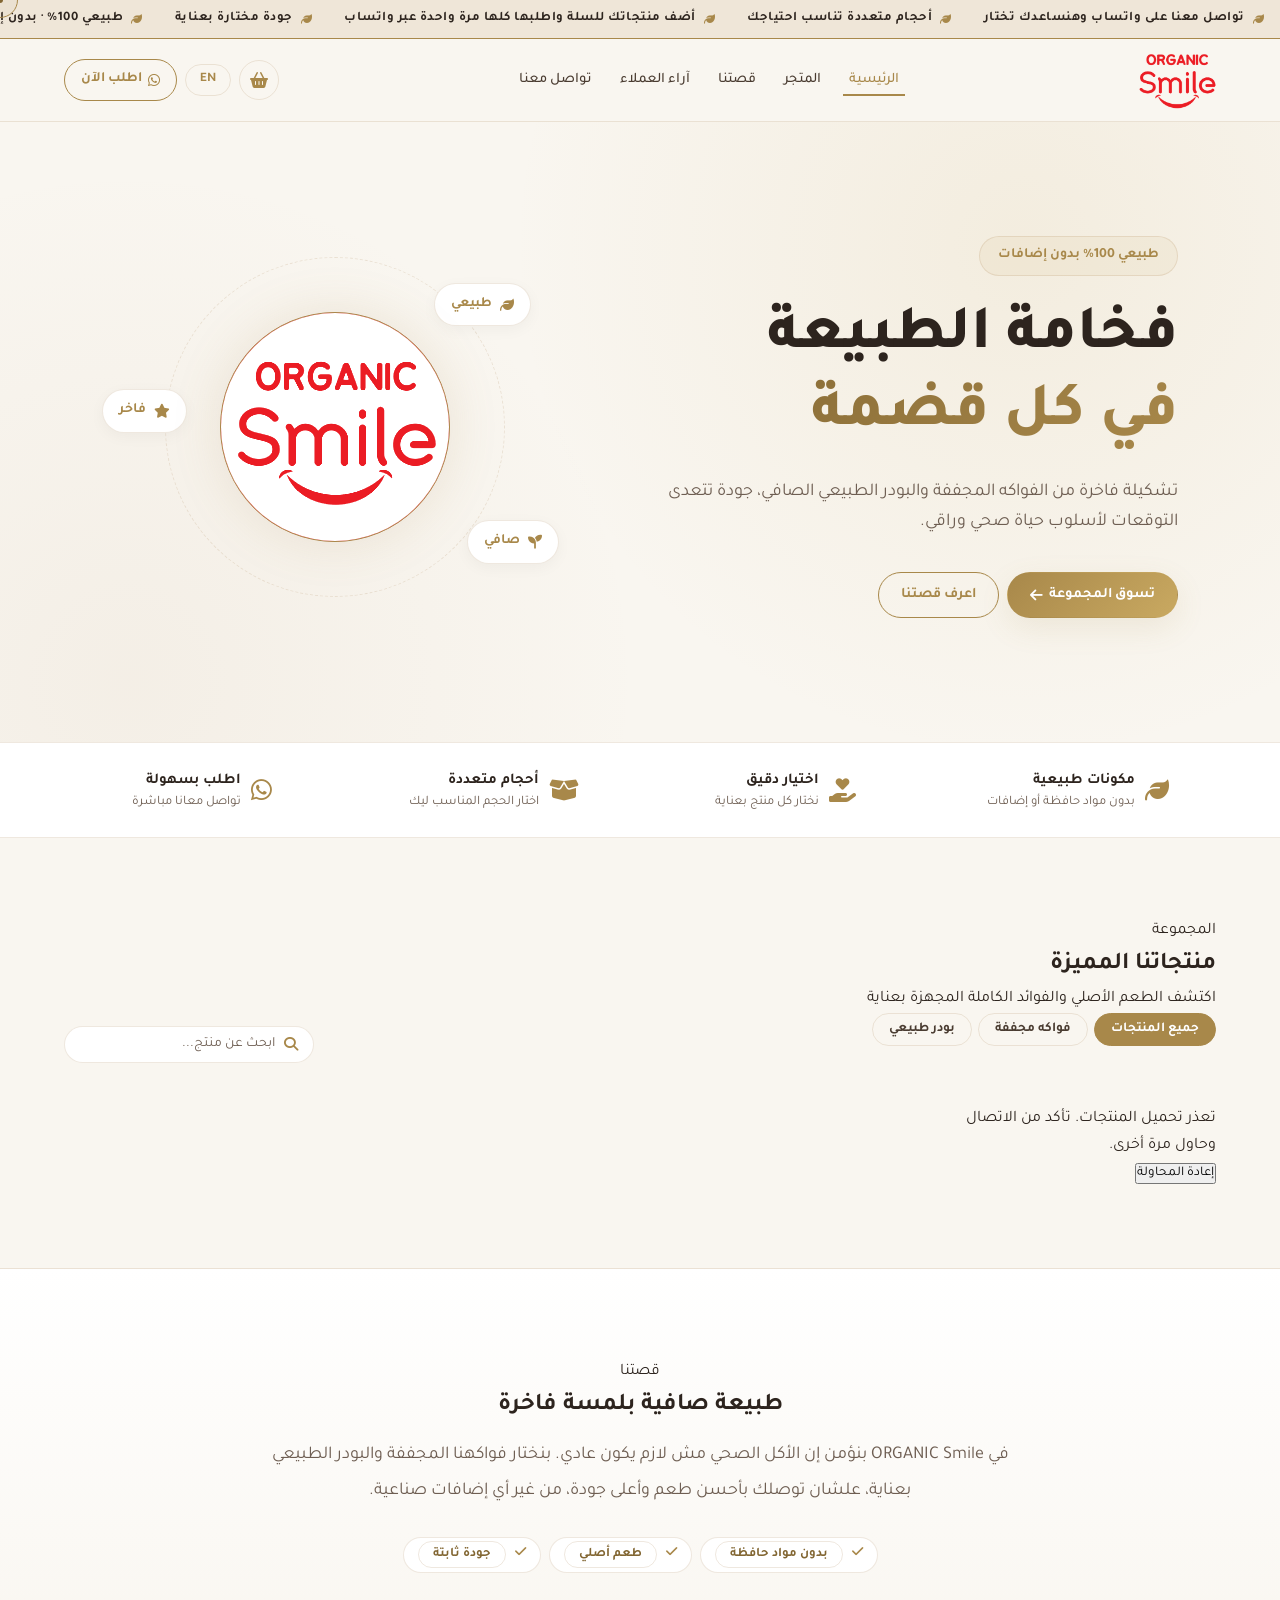
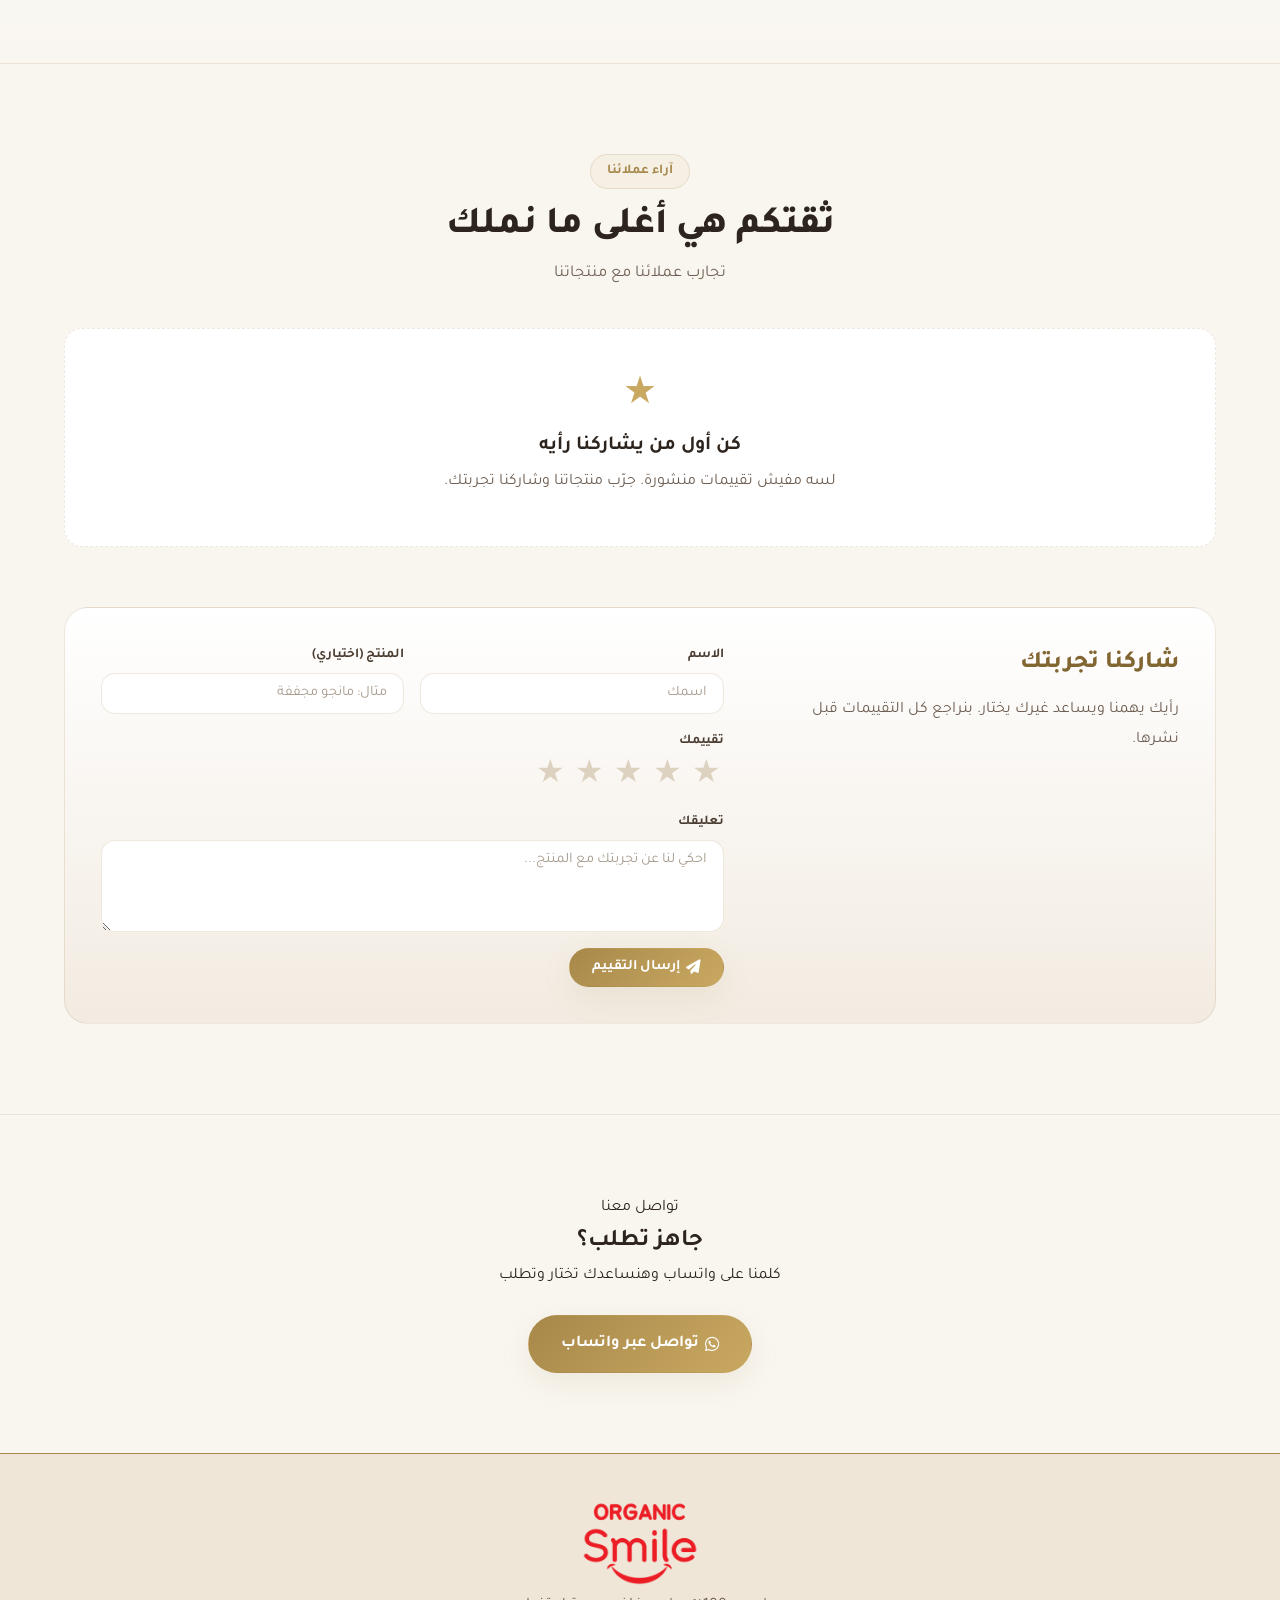
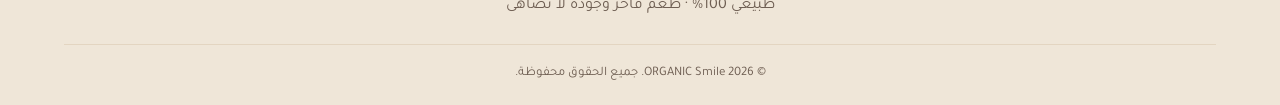
==== commit 48b64545: "Update index.html" ====
--- a/index.html
+++ b/index.html
@@ -13,6 +13,7 @@
     <link href="https://fonts.googleapis.com/css2?family=Playfair+Display:wght@600;700&family=Tajawal:wght@400;500;700;800&display=swap" rel="stylesheet">
     <link rel="stylesheet" href="https://cdnjs.cloudflare.com/ajax/libs/font-awesome/6.4.0/css/all.min.css">
     <link rel="stylesheet" href="style.css">
+    <link rel="stylesheet" href="background.css">
 </head>
 <body>
 
--- a/style.css
+++ b/style.css
@@ -1,9 +1,4 @@
 /* =========================================================
-   ORGANIC Smile — Warm Ivory & Soft Cocoa Theme (كاكاوي فاتح قريب من الأبيض)
-   ========================================================= */
-:root {
-    --bg: #F9F6F0;
-    --surface: #FFFFFF;/* =========================================================
    ORGANIC Smile — Warm Ivory & Soft Cocoa Theme (كاكاوي فاتح قريب من الأبيض)
    ========================================================= */
 :root {
@@ -17,6 +12,7 @@
     --text: #2D241E;
     --muted: #6E5E52;
     --brand-red: #D62828;
+    --logo-red: #EB1C24; /* أحمر اللوجو */
     --radius: 18px;
     --shadow-gold: 0 10px 30px rgba(168, 136, 74, 0.12);
     --ease: cubic-bezier(0.25, 0.8, 0.25, 1);
@@ -144,7 +140,7 @@
     display: block;
     height: 58px;
     aspect-ratio: 260 / 197;
-    background: url("[data-uri]") center / contain no-repeat;
+    background: url("[data-uri]") center / contain no-repeat;
 }
 .footer-logo .logo-img { height: 86px; margin: 0 auto; }
 
@@ -300,7 +296,7 @@
     display: flex;
     align-items: center;
     justify-content: center;
-    background: var(--gold); /* لون الكلمة جوه اللوجو الدائري */
+    background: var(--logo-red); /* لون الكلمة جوه اللوجو الدائري */
     isolation: isolate;
     border: 1px solid var(--gold);
     box-shadow: 0 0 50px rgba(168, 136, 74, 0.15), inset 0 0 30px rgba(201, 169, 97, 0.1);
@@ -1002,980 +998,5 @@
     .review-form { grid-template-columns: 1fr; }
     .rf-actions .btn { width: 100%; }
 }
-    --surface-2: #F2EBE1;
-    --line: rgba(184, 151, 112, 0.22);
-    --gold: #A8884A;
-    --gold-light: #C9A961;
-    --gold-dark: #826632;
-    --text: #2D241E;
-    --muted: #6E5E52;
-    --brand-red: #D62828;
-    --radius: 18px;
-    --shadow-gold: 0 10px 30px rgba(168, 136, 74, 0.12);
-    --ease: cubic-bezier(0.25, 0.8, 0.25, 1);
-}
-
-* { margin: 0; padding: 0; box-sizing: border-box; }
-html { scroll-behavior: smooth; scroll-padding-top: 90px; }
-body {
-    background: var(--bg);
-    color: var(--text);
-    font-family: 'Tajawal', sans-serif;
-    line-height: 1.7;
-    overflow-x: hidden;
-}
-a { color: inherit; text-decoration: none; }
-img { max-width: 100%; display: block; }
-button, input, textarea { font-family: inherit; }
-
-/* ===== مؤشر الماوس المخصص ===== */
-.custom-cursor {
-    position: fixed;
-    top: 0;
-    left: 0;
-    width: 36px;
-    height: 36px;
-    border: 1px solid var(--gold);
-    border-radius: 50%;
-    pointer-events: none;
-    transform: translate(-50%, -50%);
-    transition: width 0.2s ease, height 0.2s ease, background-color 0.2s ease;
-    z-index: 9999;
-    display: flex;
-    align-items: center;
-    justify-content: center;
-    background: rgba(168, 136, 74, 0.05);
-}
-.cursor-dot {
-    width: 6px;
-    height: 6px;
-    background-color: var(--gold-dark);
-    border-radius: 50%;
-}
-@media (max-width: 991px) {
-    .custom-cursor { display: none; }
-}
-
-/* ---------- 1. الشريط العلوي للإعلانات ---------- */
-.topbar {
-    position: relative !important;
-    background: #EFE6D8 !important;
-    color: #2D241E !important;
-    font-size: 13px !important;
-    font-weight: 700 !important;
-    letter-spacing: 0.5px !important;
-    padding: 8px 0 !important;
-    border-bottom: 1px solid var(--gold) !important;
-    overflow: hidden !important;
-    width: 100% !important;
-    display: flex !important;
-    align-items: center !important;
-    justify-content: flex-start !important;
-    text-align: center !important;
-}
-.ads-track {
-    direction: ltr !important;
-    margin: 0 !important;
-    display: flex !important;
-    align-items: center !important;
-    justify-content: flex-start !important;
-    width: max-content !important;
-    animation: adsScroll 35s linear infinite;
-    will-change: transform;
-}
-.topbar:hover .ads-track { animation-play-state: paused; }
-.ads-group { 
-    display: flex !important; 
-    flex-shrink: 0 !important; 
-    align-items: center !important; 
-    min-width: 100vw;
-    justify-content: space-around !important; 
-}
-.ads-item { 
-    padding: 0 16px !important; 
-    display: inline-flex !important; 
-    align-items: center !important; 
-    gap: 8px !important; 
-    text-align: center !important; 
-    color: #2D241E !important;
-    white-space: nowrap !important;
-}
-.ads-item i { font-size: 11px !important; color: var(--gold) !important; }
-html[dir="rtl"] .ads-item { direction: rtl; }
-@keyframes adsScroll {
-    from { transform: translateX(0); }
-    to   { transform: translateX(-50%); }
-}
-
-/* ---------- 2. الهيدر ورابط الملاحة ---------- */
-.navbar {
-    position: sticky !important;
-    top: 0 !important;
-    z-index: 1000 !important;
-    display: flex !important;
-    align-items: center !important;
-    justify-content: flex-start !important;
-    padding: 12px 5% !important;
-    gap: 8px !important;
-    background: rgba(249, 246, 240, 0.95) !important;
-    backdrop-filter: blur(12px) !important;
-    border-bottom: 1px solid var(--line) !important;
-}
-.logo {
-    font-family: 'Playfair Display', serif;
-    font-size: 24px;
-    font-weight: 700;
-    letter-spacing: 2px;
-    color: var(--text);
-    white-space: nowrap;
-}
-.logo span { color: var(--gold); }
-
-/* ===== اللوجو الحقيقي في الهيدر والفوتر (الصورة مدمجة جوه الكود) ===== */
-.logo { display: inline-flex; align-items: center; line-height: 0; }
-.logo-img {
-    display: block;
-    height: 58px;
-    aspect-ratio: 260 / 197;
-    background: url("[data-uri]") center / contain no-repeat;
-}
-.footer-logo .logo-img { height: 86px; margin: 0 auto; }
-
-.nav-links { 
-    display: flex !important; 
-    align-items: center !important;
-    margin-inline: auto !important;
-    gap: 16px !important; 
-}
-.nav-links a {
-    position: relative;
-    font-weight: 500;
-    font-size: 14.5px !important;
-    padding: 4px 6px !important;
-    color: #4A3C31;
-    transition: color 0.3s var(--ease);
-}
-.nav-links a::after {
-    content: '';
-    position: absolute;
-    bottom: 0;
-    right: 0;
-    width: 0;
-    height: 2px;
-    background: var(--gold);
-    transition: width 0.3s var(--ease);
-}
-.nav-links a:hover, .nav-links a.active { color: var(--gold); }
-.nav-links a:hover::after, .nav-links a.active::after { width: 100%; }
-
-.cart-btn { order: 5; }
-.lang-toggle { order: 6; }
-.nav-cta { order: 7; }
-
-.nav-cta {
-    display: inline-flex;
-    align-items: center;
-    gap: 6px !important;
-    padding: 8px 16px;
-    border: 1px solid var(--gold);
-    border-radius: 50px;
-    color: var(--gold);
-    font-weight: 700;
-    font-size: 14px;
-    transition: all 0.3s var(--ease);
-}
-.nav-cta:hover { background: var(--gold); color: #fff; }
-
-.menu-toggle {
-    display: none;
-    background: none;
-    border: 1px solid var(--line);
-    color: var(--gold);
-    width: 42px;
-    height: 42px;
-    border-radius: 10px;
-    font-size: 18px;
-    cursor: pointer;
-}
-
-/* ---------- الأزرار العامة ---------- */
-.btn {
-    display: inline-flex;
-    align-items: center;
-    justify-content: center;
-    gap: 6px !important;
-    padding: 10px 22px !important;
-    border-radius: 50px;
-    font-weight: 700;
-    font-size: 14.5px;
-    cursor: pointer;
-    border: 1px solid transparent;
-    transition: all 0.3s var(--ease);
-}
-.btn-gold {
-    background: linear-gradient(135deg, var(--gold), var(--gold-light));
-    color: #fff;
-    box-shadow: var(--shadow-gold);
-}
-.btn-gold:hover { transform: translateY(-3px); box-shadow: 0 14px 34px rgba(168, 136, 74, 0.25); }
-.btn-outline { border-color: var(--gold); color: var(--gold); background: transparent; }
-.btn-outline:hover { background: var(--gold); color: #fff; transform: translateY(-3px); }
-.btn-lg { padding: 14px 32px !important; font-size: 16.5px; }
-.btn-block { width: 100%; }
-
-/* ---------- الهيرو ---------- */
-.hero {
-    display: grid;
-    grid-template-columns: 1.1fr 0.9fr;
-    align-items: center;
-    gap: 40px;
-    padding: 90px 8% 100px;
-    min-height: 620px;
-    background:
-        radial-gradient(circle at 80% 20%, rgba(201, 169, 97, 0.12), transparent 45%),
-        radial-gradient(circle at 10% 90%, rgba(184, 151, 112, 0.08), transparent 40%),
-        var(--bg);
-}
-.hero-tag {
-    display: inline-block;
-    padding: 7px 18px;
-    border: 1px solid var(--line);
-    border-radius: 50px;
-    background: rgba(201, 169, 97, 0.08);
-    color: var(--gold);
-    font-size: 14px;
-    font-weight: 700;
-    margin-bottom: 24px;
-}
-.hero h1 {
-    font-size: clamp(36px, 5vw, 62px);
-    font-weight: 800;
-    line-height: 1.25;
-    margin-bottom: 22px;
-}
-.hero h1 em {
-    display: block;
-    font-style: normal;
-    background: linear-gradient(135deg, var(--gold-dark), var(--gold));
-    -webkit-background-clip: text;
-    background-clip: text;
-    color: transparent;
-}
-.hero p { max-width: 520px; color: var(--muted); font-size: 18px; margin-bottom: 34px; }
-.hero-btns { 
-    display: flex !important; 
-    align-items: center !important;
-    gap: 8px !important; 
-    flex-wrap: wrap !important; 
-}
-
-.hero-visual {
-    position: relative;
-    display: grid;
-    place-items: center;
-    min-height: 380px;
-}
-.hero-ring {
-    position: absolute;
-    width: 340px;
-    height: 340px;
-    border-radius: 50%;
-    border: 1px dashed var(--line);
-    animation: spin 40s linear infinite;
-}
-
-/* الشعار الدائري في الهيرو (الكلام جواه بني) */
-.hero-center-logo {
-    width: 230px;
-    height: 230px;
-    border-radius: 50%;
-    overflow: hidden;
-    display: flex;
-    align-items: center;
-    justify-content: center;
-    background: var(--gold); /* لون الكلمة جوه اللوجو الدائري */
-    isolation: isolate;
-    border: 1px solid var(--gold);
-    box-shadow: 0 0 50px rgba(168, 136, 74, 0.15), inset 0 0 30px rgba(201, 169, 97, 0.1);
-}
-.brand-circle-logo {
-    width: 100%;
-    height: 100%;
-    object-fit: cover;
-    filter: grayscale(1) contrast(3);
-    mix-blend-mode: screen;
-}
-
-.hero-badge {
-    position: absolute;
-    display: flex;
-    align-items: center;
-    gap: 8px;
-    padding: 9px 16px;
-    background: var(--surface);
-    border: 1px solid var(--line);
-    border-radius: 50px;
-    color: var(--gold);
-    font-size: 14px;
-    font-weight: 700;
-    box-shadow: 0 4px 15px rgba(0,0,0,0.04);
-    animation: float 5s ease-in-out infinite;
-}
-.hero-badge.b1 { top: 12%; right: 8%; }
-.hero-badge.b2 { bottom: 14%; right: 2%; animation-delay: 1.2s; }
-.hero-badge.b3 { top: 40%; left: 0; animation-delay: 2.4s; }
-
-/* ---------- شريط المميزات ---------- */
-.features-strip {
-    display: grid;
-    grid-template-columns: repeat(4, 1fr);
-    gap: 15px;
-    padding: 25px 5%;
-    background: var(--surface);
-    border-top: 1px solid var(--line);
-    border-bottom: 1px solid var(--line);
-}
-.feature { display: flex; align-items: center; gap: 10px; justify-content: center; }
-.feature i { font-size: 24px; color: var(--gold); }
-.feature h4 { font-size: 15px; font-weight: 700; }
-.feature p { font-size: 13px; color: var(--muted); line-height: 1.4; }
-
-/* ---------- 3. أزرار الفلترة ---------- */
-.featured-products { padding: 80px 5%; }
-
-.toolbar {
-    max-width: 1200px;
-    margin: 0 auto 30px;
-    display: flex;
-    justify-content: space-between;
-    align-items: center;
-    gap: 14px;
-    flex-wrap: wrap;
-}
-.filter-buttons { 
-    display: flex !important; 
-    align-items: center !important;
-    justify-content: center !important;
-    gap: 6px !important;
-    flex-wrap: wrap !important; 
-    margin-bottom: 30px !important;
-}
-.filter-btn {
-    padding: 7px 16px !important;
-    background: transparent;
-    border: 1px solid var(--line);
-    border-radius: 50px;
-    color: #4A3C31;
-    font-weight: 700;
-    font-size: 13.5px !important;
-    cursor: pointer;
-    transition: all 0.3s var(--ease);
-}
-.filter-btn:hover { border-color: var(--gold); color: var(--gold); }
-.filter-btn.active { background: var(--gold); border-color: var(--gold); color: #fff; }
-
-.search-field { position: relative; }
-.search-field i {
-    position: absolute;
-    top: 50%;
-    right: 16px;
-    transform: translateY(-50%);
-    color: var(--gold);
-    font-size: 14px;
-    pointer-events: none;
-}
-.search-field input {
-    width: 250px;
-    padding: 9px 38px 9px 16px;
-    background: var(--surface);
-    border: 1px solid var(--line);
-    border-radius: 50px;
-    color: var(--text);
-    font-size: 14px;
-    outline: none;
-    transition: all 0.3s var(--ease);
-}
-.search-field input:focus { border-color: var(--gold); box-shadow: var(--shadow-gold); }
-.search-field input::placeholder { color: var(--muted); }
-
-.products-grid {
-    max-width: 1200px;
-    margin: 0 auto;
-    display: grid;
-    grid-template-columns: repeat(auto-fill, minmax(240px, 1fr));
-    gap: 22px;
-}
-
-.product-card {
-    display: flex;
-    flex-direction: column;
-    background: var(--surface);
-    border: 1px solid var(--line);
-    border-radius: var(--radius);
-    overflow: hidden;
-    box-shadow: 0 4px 20px rgba(0,0,0,0.03);
-    animation: fadeUp 0.6s var(--ease) both;
-    animation-delay: calc(var(--i, 0) * 70ms);
-    transition: transform 0.35s var(--ease), border-color 0.35s, box-shadow 0.35s;
-}
-.product-card:hover {
-    transform: translateY(-6px);
-    border-color: var(--gold);
-    box-shadow: 0 18px 40px rgba(0, 0, 0, 0.08), var(--shadow-gold);
-}
-.product-img-wrap {
-    position: relative;
-    display: block;
-    aspect-ratio: 1 / 1;
-    overflow: hidden;
-    background: var(--surface-2);
-}
-.product-img-wrap img {
-    width: 100%;
-    height: 100%;
-    object-fit: cover;
-    transition: transform 0.6s var(--ease);
-}
-.product-card:hover .product-img-wrap img { transform: scale(1.05); }
-
-.product-badge {
-    position: absolute;
-    top: 12px;
-    right: 12px;
-    padding: 4px 12px;
-    background: rgba(255, 255, 255, 0.94);
-    border: 1px solid var(--line);
-    border-radius: 50px;
-    color: var(--gold-dark);
-    font-size: 11.5px;
-    font-weight: 700;
-    backdrop-filter: blur(6px);
-}
-.product-discount {
-    position: absolute;
-    top: 12px;
-    left: 12px;
-    padding: 4px 11px;
-    background: var(--brand-red);
-    border-radius: 50px;
-    color: #fff;
-    font-size: 12px;
-    font-weight: 800;
-    letter-spacing: 0.2px;
-    box-shadow: 0 4px 12px rgba(214, 40, 40, 0.25);
-}
-.product-body { padding: 16px 16px 4px; text-align: center; flex: 1; }
-.product-title { font-size: 17px; font-weight: 700; margin: 2px 0 8px; color: var(--text); line-height: 1.4; }
-.product-price { color: var(--muted); font-size: 12.5px; }
-.price-from { display: block; margin-bottom: 2px; }
-.price-line { display: flex; align-items: baseline; justify-content: center; flex-wrap: wrap; gap: 4px 10px; }
-.price-now { color: var(--gold-dark); font-size: 21px; font-weight: 800; }
-.price-old { color: #9A8F84; font-size: 14px; font-weight: 500; text-decoration: line-through; text-decoration-color: rgba(214, 40, 40, 0.7); }
-
-.btn-details {
-    display: block;
-    margin: 8px 16px 16px;
-    padding: 9px;
-    text-align: center;
-    border: 1px solid var(--line);
-    border-radius: 50px;
-    color: var(--gold-dark);
-    font-weight: 700;
-    font-size: 13.5px;
-    transition: all 0.3s var(--ease);
-}
-.btn-details:hover { background: var(--surface-2); border-color: var(--gold); color: var(--gold-dark); }
-
-.skeleton-card {
-    height: 420px;
-    border-radius: var(--radius);
-    border: 1px solid var(--line);
-    background: linear-gradient(100deg, var(--surface) 30%, var(--surface-2) 50%, var(--surface) 70%);
-    background-size: 200% 100%;
-    animation: shimmer 1.4s linear infinite;
-}
-
-/* ---------- قصتنا ---------- */
-.about {
-    padding: 90px 5%;
-    background: linear-gradient(180deg, var(--surface), var(--bg));
-    border-top: 1px solid var(--line);
-    text-align: center;
-}
-.about-inner { max-width: 760px; margin: 0 auto; }
-.about-inner p { color: var(--muted); font-size: 18px; line-height: 2; margin: 10px 0 28px; }
-.about-points { display: flex; justify-content: center; gap: 8px !important; flex-wrap: wrap; }
-.about-points span {
-    padding: 6px 14px !important;
-    border: 1px solid var(--line);
-    border-radius: 50px;
-    color: var(--gold-dark);
-    font-size: 13px;
-    font-weight: 700;
-    background: var(--surface);
-}
-.about-points i { margin-left: 6px; color: var(--gold); }
-
-/* ---------- تواصل ---------- */
-.contact { padding: 80px 5%; text-align: center; border-top: 1px solid var(--line); }
-.contact .section-header { margin-bottom: 25px; }
-
-/* ---------- الفوتر ---------- */
-.main-footer {
-    padding: 45px 5% 20px;
-    text-align: center;
-    background: #EFE6D8;
-    border-top: 1px solid var(--gold);
-    color: var(--text);
-}
-.footer-logo {
-    font-family: 'Playfair Display', serif;
-    font-size: 26px;
-    font-weight: 700;
-    letter-spacing: 2px;
-    margin-bottom: 8px;
-}
-.footer-logo span { color: var(--gold); }
-.main-footer p { color: var(--muted); margin-bottom: 24px; }
-.footer-bottom {
-    padding-top: 18px;
-    border-top: 1px solid var(--line);
-    color: var(--muted);
-    font-size: 13px;
-}
-
-/* ---------- صفحة المنتج ---------- */
-.product-page { max-width: 1100px; margin: 0 auto; padding: 40px 5% 90px; }
-.back-link {
-    display: inline-flex;
-    align-items: center;
-    gap: 8px;
-    margin-bottom: 26px;
-    color: var(--gold);
-    font-weight: 700;
-    transition: gap 0.3s var(--ease);
-}
-.back-link:hover { gap: 14px; }
-
-.product-detail { display: grid; grid-template-columns: 1fr 1fr; gap: 40px; align-items: start; }
-.detail-img-wrap {
-    aspect-ratio: 1 / 1;
-    overflow: hidden;
-    border-radius: 22px;
-    border: 1px solid var(--line);
-    background: var(--surface-2);
-    box-shadow: var(--shadow-gold);
-}
-.detail-img-wrap img { width: 100%; height: 100%; object-fit: cover; }
-.detail-thumbs { display: flex; gap: 8px; margin-top: 12px; flex-wrap: wrap; }
-.detail-thumbs img {
-    width: 64px;
-    height: 64px;
-    object-fit: cover;
-    border-radius: 10px;
-    border: 2px solid transparent;
-    cursor: pointer;
-    opacity: 0.6;
-    transition: all 0.3s var(--ease);
-}
-.detail-thumbs img:hover, .detail-thumbs img.active { opacity: 1; border-color: var(--gold); }
-
-.detail-info h1 { font-size: clamp(26px, 4vw, 38px); font-weight: 800; margin: 8px 0 12px; line-height: 1.3; }
-.detail-price { display: flex; align-items: center; flex-wrap: wrap; gap: 8px 14px; font-size: 30px; font-weight: 800; color: var(--gold-dark); margin-bottom: 14px; }
-.detail-price .price-now { font-size: 32px; }
-.detail-price .price-old { font-size: 20px; }
-.detail-discount { padding: 4px 14px; background: var(--brand-red); border-radius: 50px; color: #fff; font-size: 14px; font-weight: 800; }
-.detail-desc { color: var(--muted); line-height: 1.9; margin-bottom: 22px; }
-.sizes-label { color: var(--gold); font-weight: 700; margin-bottom: 10px; }
-.size-options { display: flex; flex-wrap: wrap; gap: 6px !important; margin-bottom: 25px; }
-.size-btn {
-    padding: 7px 14px !important;
-    background: var(--surface);
-    border: 1px solid var(--line);
-    border-radius: 10px;
-    color: var(--text);
-    font-weight: 700;
-    font-size: 13px;
-    cursor: pointer;
-    transition: all 0.3s var(--ease);
-}
-.size-btn:hover { border-color: var(--gold); }
-.size-btn.active { background: var(--gold); border-color: var(--gold); color: #fff; }
-
-/* ---------- حركات ---------- */
-@keyframes fadeUp { from { opacity: 0; transform: translateY(24px); } to { opacity: 1; transform: none; } }
-@keyframes shimmer { to { background-position: -200% 0; } }
-@keyframes spin { to { transform: rotate(360deg); } }
-@keyframes float { 0%, 100% { transform: translateY(0); } 50% { transform: translateY(-10px); } }
-
-/* ---------- الموبايل والتابلت ---------- */
-@media (max-width: 900px) {
-    .hero { grid-template-columns: 1fr; text-align: center; padding: 60px 6% 70px; min-height: auto; }
-    .hero p { margin-inline: auto; }
-    .hero-btns { justify-content: center; }
-    .hero-visual { min-height: 300px; }
-    .hero-ring { width: 280px; height: 280px; }
-    .hero-center-logo { width: 170px; height: 170px; }
-    .features-strip { grid-template-columns: repeat(2, 1fr); }
-    .feature { justify-content: flex-start; }
-    .product-detail { grid-template-columns: 1fr; gap: 28px; }
-}
-
-@media (max-width: 768px) {
-    .menu-toggle { display: grid; place-items: center; }
-    .nav-cta span { display: none; }
-    .nav-cta { padding: 9px 12px; }
-    .toolbar { flex-direction: column; align-items: stretch; }
-    .filter-buttons { justify-content: center; }
-    .search-field input { width: 100%; }
-    .products-grid { grid-template-columns: repeat(2, 1fr); gap: 12px; }
-    .product-body { padding: 12px 10px 4px; }
-    .product-title { font-size: 14.5px; }
-    .price-now { font-size: 17px; }
-    .price-old { font-size: 12.5px; }
-    .btn-details { margin: 8px 10px 12px; font-size: 13px; }
-}
-
-/* ===== زر اللغة والتحكم ===== */
-.lang-toggle {
-    padding: 7px 14px; border: 1px solid var(--line); border-radius: 50px;
-    background: transparent; color: var(--gold); font-weight: 700; font-size: 13px; cursor: pointer;
-    transition: all 0.3s var(--ease);
-}
-.lang-toggle:hover { background: var(--gold); color: #fff; }
-html[dir="ltr"] .nav-links a::after { right: auto; left: 0; }
-html[dir="ltr"] .search-field i { right: auto; left: 16px; }
-html[dir="ltr"] .search-field input { padding-right: 16px; padding-left: 44px; }
-html[dir="ltr"] .product-badge { right: auto; left: 12px; }
-html[dir="ltr"] .product-discount { left: auto; right: 12px; }
-html[dir="ltr"] .hero-badge.b1 { right: auto; left: 8%; }
-html[dir="ltr"] .hero-badge.b2 { right: auto; left: 2%; }
-html[dir="ltr"] .hero-badge.b3 { left: auto; right: 0; }
-html[dir="ltr"] .about-points i { margin-left: 0; margin-right: 6px; }
-html[dir="ltr"] .fa-arrow-left, html[dir="ltr"] .fa-arrow-right { transform: scaleX(-1); }
-
-/* ===== أزرار الكارت والسلة ===== */
-.btn-add {
-    display: flex; align-items: center; justify-content: center; gap: 6px;
-    width: calc(100% - 32px); margin: 12px 16px 0; padding: 11px;
-    border: 1px solid transparent; border-radius: 50px; cursor: pointer;
-    background: linear-gradient(135deg, var(--gold), var(--gold-light));
-    color: #fff; font-weight: 700; font-size: 13.5px;
-    transition: all 0.3s var(--ease);
-}
-.btn-add:hover { transform: translateY(-2px); box-shadow: var(--shadow-gold); }
-.card-size {
-    width: 100%; margin-top: 8px; padding: 7px 9px; border-radius: 10px;
-    background: var(--surface-2); color: var(--text); border: 1px solid var(--line);
-    font-size: 13px; font-family: inherit;
-}
-.detail-actions { display: flex; gap: 6px !important; flex-wrap: wrap; margin-top: 8px; }
-.detail-actions .btn { flex: 1 1 180px; }
-
-.cart-btn {
-    position: relative; display: grid; place-items: center;
-    width: 40px; height: 40px; border-radius: 50%;
-    background: transparent; border: 1px solid var(--line); color: var(--gold);
-    font-size: 16px; cursor: pointer; transition: all 0.3s var(--ease);
-}
-.cart-btn:hover { background: var(--gold); color: #fff; }
-.cart-badge {
-    position: absolute; top: -6px; inset-inline-end: -6px;
-    min-width: 20px; height: 20px; padding: 0 5px; border-radius: 10px;
-    background: var(--gold); color: #fff; font-size: 11px; font-weight: 800;
-    display: grid; place-items: center; line-height: 1;
-}
-.cart-badge[hidden] { display: none; }
-
-.cart-overlay {
-    position: fixed; inset: 0; z-index: 1998; background: rgba(0, 0, 0, 0.4);
-    opacity: 0; visibility: hidden; transition: opacity 0.3s var(--ease), visibility 0.3s;
-}
-.cart-overlay.open { opacity: 1; visibility: visible; }
-body.cart-open { overflow: hidden; }
-
-.cart-drawer {
-    position: fixed; top: 0; bottom: 0; inset-inline-end: 0; z-index: 1999;
-    width: min(400px, 100%); display: flex; flex-direction: column;
-    background: var(--surface); border-inline-start: 1px solid var(--line);
-    box-shadow: -10px 0 30px rgba(0,0,0,0.05);
-    transform: translateX(105%); visibility: hidden;
-    transition: transform 0.35s var(--ease), visibility 0.35s;
-}
-html[dir="rtl"] .cart-drawer:not(.open) { transform: translateX(-105%); }
-.cart-drawer.open { transform: none; visibility: visible; }
-
-.cart-head {
-    display: flex; align-items: center; justify-content: space-between;
-    padding: 16px 18px; border-bottom: 1px solid var(--line);
-}
-.cart-head h3 { font-size: 19px; color: var(--gold); }
-.cart-close {
-    width: 36px; height: 36px; border-radius: 50%; border: 1px solid var(--line);
-    background: transparent; color: var(--text); cursor: pointer; font-size: 15px;
-}
-.cart-close:hover { background: var(--gold); color: #fff; }
-
-.cart-items { flex: 1; overflow-y: auto; padding: 12px 18px; }
-.cart-empty { text-align: center; color: var(--muted); padding: 50px 10px; }
-.cart-empty i { font-size: 40px; color: var(--gold); margin-bottom: 12px; }
-
-.cart-item {
-    display: flex; gap: 10px; align-items: center;
-    padding: 10px 0; border-bottom: 1px solid var(--line);
-}
-.cart-item img { width: 60px; height: 60px; border-radius: 10px; object-fit: cover; background: var(--surface-2); flex-shrink: 0; }
-.cart-item-info { flex: 1; min-width: 0; }
-.cart-item-name { font-weight: 700; font-size: 14.5px; line-height: 1.3; }
-.cart-item-size { color: var(--muted); font-size: 12.5px; }
-.cart-item-price { color: var(--gold-dark); font-weight: 800; font-size: 13.5px; margin-top: 2px; }
-.cart-del { background: none; border: none; color: #c77; cursor: pointer; font-size: 14px; }
-.cart-del:hover { color: #f99; }
-.qty { display: flex; align-items: center; gap: 6px; border: 1px solid var(--line); border-radius: 50px; padding: 2px 4px; }
-.qty span { min-width: 18px; text-align: center; font-weight: 700; font-size: 13px; }
-.qty-btn {
-    width: 24px; height: 24px; border-radius: 50%; border: none; cursor: pointer;
-    background: var(--surface-2); color: var(--gold); font-size: 10px;
-}
-.qty-btn:hover { background: var(--gold); color: #fff; }
-
-.cart-foot { padding: 14px 18px 18px; border-top: 1px solid var(--line); display: grid; gap: 10px; }
-.cart-total { display: flex; justify-content: space-between; align-items: center; font-size: 15px; }
-.cart-total strong { color: var(--gold-dark); font-size: 20px; font-weight: 800; }
-.cart-note { color: var(--muted); font-size: 12px; }
-.cart-note[hidden] { display: none; }
-.cart-clear {
-    background: none; border: none; color: var(--muted); cursor: pointer;
-    font-size: 12.5px; text-decoration: underline;
-}
-.cart-clear:hover { color: var(--text); }
-
-.toast {
-    position: fixed; top: 90px; left: 50%; z-index: 3000;
-    transform: translate(-50%, -20px); opacity: 0; pointer-events: none;
-    background: var(--gold); color: #fff; font-weight: 700; font-size: 13.5px;
-    padding: 9px 20px; border-radius: 50px; box-shadow: var(--shadow-gold);
-    transition: all 0.3s var(--ease);
-}
-.toast.show { opacity: 1; transform: translate(-50%, 0); }
-
-/* =========================================================
-   القائمة الجانبية على الموبايل
-   ========================================================= */
-.nav-close, .nav-overlay { display: none; }
-
-@media (max-width: 768px) {
-    .navbar {
-        backdrop-filter: none !important;
-        -webkit-backdrop-filter: none !important;
-        background: #F9F6F0 !important;
-    }
-    .nav-overlay {
-        display: block;
-        position: fixed;
-        inset: 0;
-        z-index: 900;
-        background: rgba(0, 0, 0, 0.4);
-        opacity: 0;
-        visibility: hidden;
-        transition: opacity 0.3s ease, visibility 0.3s;
-    }
-    .nav-overlay.open { opacity: 1; visibility: visible; }
-
-    .nav-links {
-        display: flex !important;
-        flex-direction: column !important;
-        align-items: stretch !important;
-        position: fixed !important;
-        top: 0 !important;
-        bottom: 0 !important;
-        left: auto !important;
-        right: auto !important;
-        inset-inline-start: 0 !important;
-        width: min(80vw, 300px) !important;
-        margin: 0 !important;
-        padding: 70px 22px 24px !important;
-        gap: 0 !important;
-        background: #FFFFFF !important;
-        border: 0 !important;
-        border-inline-end: 1px solid var(--line) !important;
-        box-shadow: 10px 0 30px rgba(0,0,0,0.05);
-        overflow-y: auto;
-        z-index: 1100;
-        visibility: hidden;
-        transition: transform 0.3s ease, visibility 0.3s;
-    }
-    html[dir="rtl"] .nav-links { transform: translateX(100%); }
-    html[dir="ltr"] .nav-links { transform: translateX(-100%); }
-    .nav-links.open { visibility: visible; transform: translateX(0) !important; }
-
-    .nav-links a { font-size: 16px !important; padding: 16px 4px !important; border-bottom: 1px solid var(--line); }
-
-    .nav-close {
-        display: grid;
-        place-items: center;
-        position: absolute;
-        top: 14px;
-        inset-inline-end: 14px;
-        width: 38px;
-        height: 38px;
-        border-radius: 10px;
-        background: none;
-        border: 1px solid var(--line);
-        color: var(--gold);
-        font-size: 16px;
-        cursor: pointer;
-    }
-    body.menu-open { overflow: hidden; }
-}
-
-/* =========================================================
-   آراء العملاء والتقييمات
-   ========================================================= */
-.reviews {
-    padding: 90px 5%;
-    background: var(--bg);
-    border-top: 1px solid var(--line);
-}
-.reviews-inner { max-width: 1200px; margin: 0 auto; }
-.reviews-head { text-align: center; max-width: 640px; margin: 0 auto 40px; }
-.reviews .eyebrow {
-    display: inline-block;
-    padding: 5px 16px;
-    margin-bottom: 14px;
-    border: 1px solid var(--line);
-    border-radius: 50px;
-    background: rgba(201, 169, 97, 0.08);
-    color: var(--gold);
-    font-size: 13.5px;
-    font-weight: 700;
-}
-.reviews .section-title { font-size: clamp(26px, 4vw, 38px); font-weight: 800; line-height: 1.3; margin-bottom: 8px; }
-.reviews .section-subtitle { color: var(--muted); font-size: 16.5px; }
-
-/* ملخص التقييم */
-.reviews-summary {
-    display: grid;
-    grid-template-columns: auto 1fr;
-    align-items: center;
-    gap: 40px;
-    max-width: 780px;
-    margin: 0 auto 40px;
-    padding: 28px 34px;
-    background: var(--surface);
-    border: 1px solid var(--line);
-    border-radius: 22px;
-    box-shadow: var(--shadow-gold);
-}
-.reviews-summary[hidden] { display: none; }
-.rs-score { text-align: center; padding-inline-end: 40px; border-inline-end: 1px solid var(--line); }
-.rs-num { font-size: 58px; font-weight: 800; line-height: 1; color: var(--gold-dark); }
-.rs-stars { margin: 10px 0 6px; display: flex; justify-content: center; gap: 3px; font-size: 20px; }
-.rs-count { color: var(--muted); font-size: 13.5px; }
-.rs-bars { display: grid; gap: 8px; }
-.rs-row { display: grid; grid-template-columns: 38px 1fr 28px; align-items: center; gap: 12px; font-size: 13px; color: var(--muted); }
-.rs-lbl .st { font-size: 12px; }
-.rs-bar { height: 8px; border-radius: 8px; background: var(--surface-2); overflow: hidden; }
-.rs-bar i { display: block; height: 100%; border-radius: 8px; background: linear-gradient(90deg, var(--gold), var(--gold-light)); }
-.rs-n { text-align: end; font-weight: 700; }
-.reviews .st { color: #DDD2C0; line-height: 1; }
-.reviews .st.on { color: var(--gold-light); }
-
-/* كروت التعليقات */
-.reviews-grid {
-    display: grid;
-    grid-template-columns: repeat(3, 1fr);
-    gap: 22px;
-}
-.review-card {
-    position: relative;
-    display: flex;
-    flex-direction: column;
-    gap: 12px;
-    padding: 24px 24px 18px;
-    background: var(--surface);
-    border: 1px solid var(--line);
-    border-radius: var(--radius);
-    box-shadow: 0 4px 20px rgba(0,0,0,0.03);
-    animation: fadeUp 0.6s var(--ease) both;
-    transition: transform 0.35s var(--ease), border-color 0.35s, box-shadow 0.35s;
-}
-.review-card:hover { transform: translateY(-5px); border-color: var(--gold); box-shadow: 0 18px 40px rgba(0,0,0,0.08), var(--shadow-gold); }
-.review-card::before { content: "\201D"; position: absolute; top: 6px; inset-inline-end: 22px; font-family: "Playfair Display", serif; font-size: 70px; line-height: 1; color: rgba(201, 169, 97, 0.25); pointer-events: none; }
-.review-top { display: flex; align-items: center; gap: 12px; }
-.review-avatar {
-    width: 46px; height: 46px; flex-shrink: 0; border-radius: 50%;
-    display: grid; place-items: center;
-    background: linear-gradient(135deg, var(--gold), var(--gold-light));
-    color: #fff; font-size: 19px; font-weight: 800; text-transform: uppercase;
-}
-.review-who { display: flex; flex-direction: column; line-height: 1.4; min-width: 0; }
-.review-who strong { font-size: 16px; font-weight: 700; }
-.review-who span { color: var(--muted); font-size: 13px; }
-.review-who span:empty { display: none; }
-.review-stars { display: flex; gap: 2px; font-size: 17px; }
-.review-text { flex: 1; color: var(--text); font-size: 15px; line-height: 1.9; overflow-wrap: anywhere; }
-.review-meta {
-    display: flex; align-items: center; justify-content: space-between; gap: 10px; flex-wrap: wrap;
-    padding-top: 14px; border-top: 1px solid var(--line);
-    font-size: 12.5px; color: var(--muted);
-}
-.review-product { padding: 3px 12px; border-radius: 50px; background: var(--surface-2); color: var(--gold-dark); font-weight: 700; }
-.review-meta time:empty { display: none; }
-.reviews-more { text-align: center; margin-top: 28px; }
-.reviews-more [hidden] { display: none; }
-.reviews-empty {
-    grid-column: 1 / -1; text-align: center; padding: 50px 20px;
-    background: var(--surface); border: 1px dashed var(--line); border-radius: var(--radius);
-}
-.reviews-empty-ico { font-size: 38px; line-height: 1; color: var(--gold-light); margin-bottom: 12px; }
-.reviews-empty h3 { font-size: 20px; margin-bottom: 6px; }
-.reviews-empty p { color: var(--muted); }
-
-/* فورم التقييم */
-.review-form-wrap {
-    display: grid;
-    grid-template-columns: 0.8fr 1.2fr;
-    gap: 40px;
-    align-items: start;
-    margin-top: 60px;
-    padding: 36px;
-    background: linear-gradient(180deg, var(--surface), var(--surface-2));
-    border: 1px solid var(--line);
-    border-radius: 24px;
-}
-.rf-intro h3 { font-size: 24px; font-weight: 800; margin-bottom: 10px; color: var(--gold-dark); }
-.rf-intro p { color: var(--muted); line-height: 1.9; }
-.review-form { display: grid; grid-template-columns: 1fr 1fr; gap: 16px; }
-.rf-full { grid-column: 1 / -1; }
-.rf-field { display: flex; flex-direction: column; gap: 6px; }
-.rf-field label { font-size: 13.5px; font-weight: 700; color: #4A3C31; }
-.rf-field input, .rf-field textarea {
-    width: 100%; padding: 11px 16px;
-    background: var(--surface); border: 1px solid var(--line); border-radius: 14px;
-    color: var(--text); font-size: 14.5px; outline: none; resize: vertical;
-    transition: all 0.3s var(--ease);
-}
-.rf-field input:focus, .rf-field textarea:focus { border-color: var(--gold); box-shadow: var(--shadow-gold); }
-.rf-field ::placeholder { color: #A89B8D; }
-.rf-stars { display: flex; gap: 4px; }
-.rf-star { background: none; border: none; cursor: pointer; padding: 2px 3px; font-size: 32px; line-height: 1; color: #DDD2C0; transition: transform 0.2s var(--ease), color 0.2s; }
-.rf-star.on { color: var(--gold-light); }
-.rf-star:hover { transform: scale(1.15); }
-.rf-star:focus-visible { outline: 2px solid var(--gold); border-radius: 6px; }
-.rf-hint { color: var(--brand-red); font-size: 12.5px; font-weight: 700; }
-.rf-hint[hidden] { display: none; }
-.rf-actions { display: flex; }
-
-@media (max-width: 900px) {
-    .reviews-grid { grid-template-columns: repeat(2, 1fr); }
-    .review-form-wrap { grid-template-columns: 1fr; gap: 20px; padding: 26px 22px; }
-}
-@media (max-width: 768px) {
-    .reviews { padding: 70px 5%; }
-    .reviews-summary { grid-template-columns: 1fr; gap: 22px; padding: 24px 20px; }
-    .rs-score { padding-inline-end: 0; border-inline-end: 0; padding-bottom: 20px; border-bottom: 1px solid var(--line); }
-    .reviews-grid { grid-template-columns: 1fr; }
-    .review-form { grid-template-columns: 1fr; }
-    .rf-actions .btn { width: 100%; }
-}
+.rf-hp { position: absolute; width: 1px; height: 1px; margin: -1px; padding: 0; border: 0; overflow: hidden; clip: rect(0 0 0 0); clip-path: inset(50%); opacity: 0; pointer-events: none; }
+.rf-actions .btn:disabled { opacity: 0.6; cursor: wait; transform: none; }
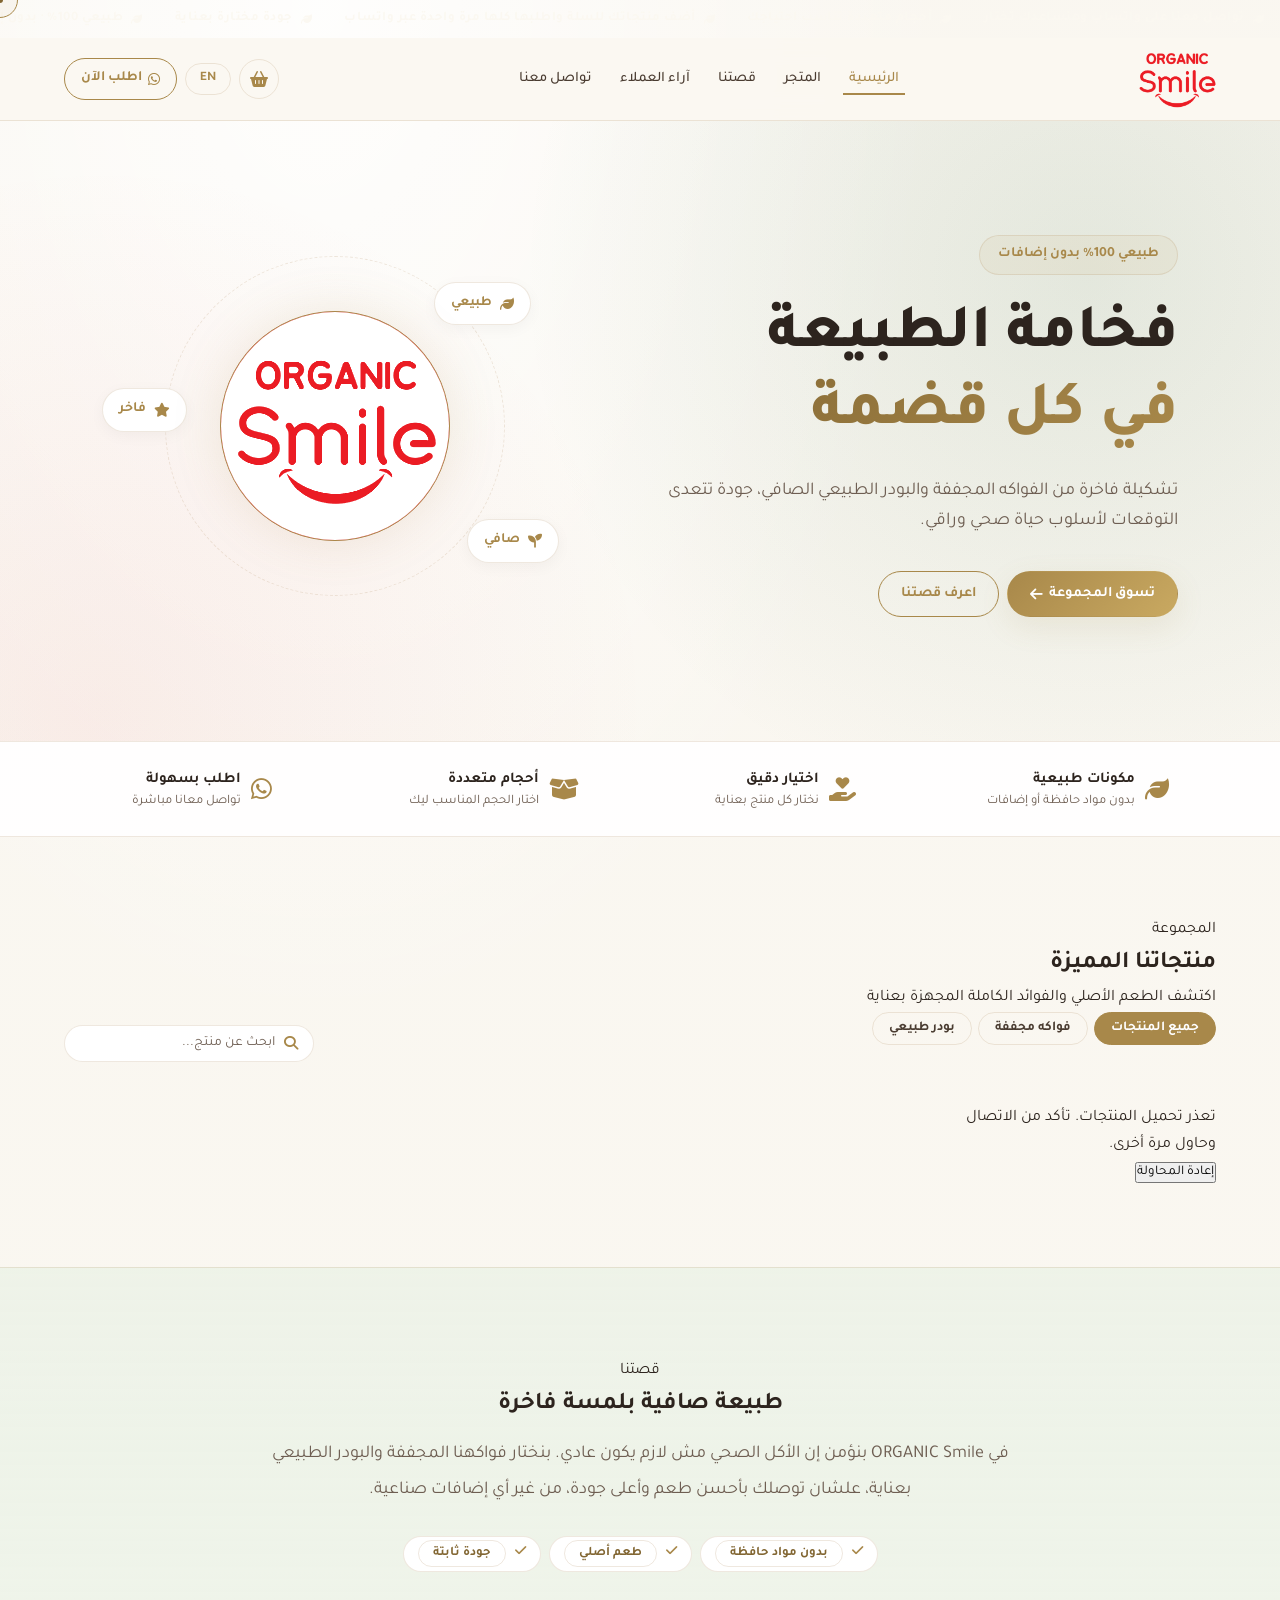
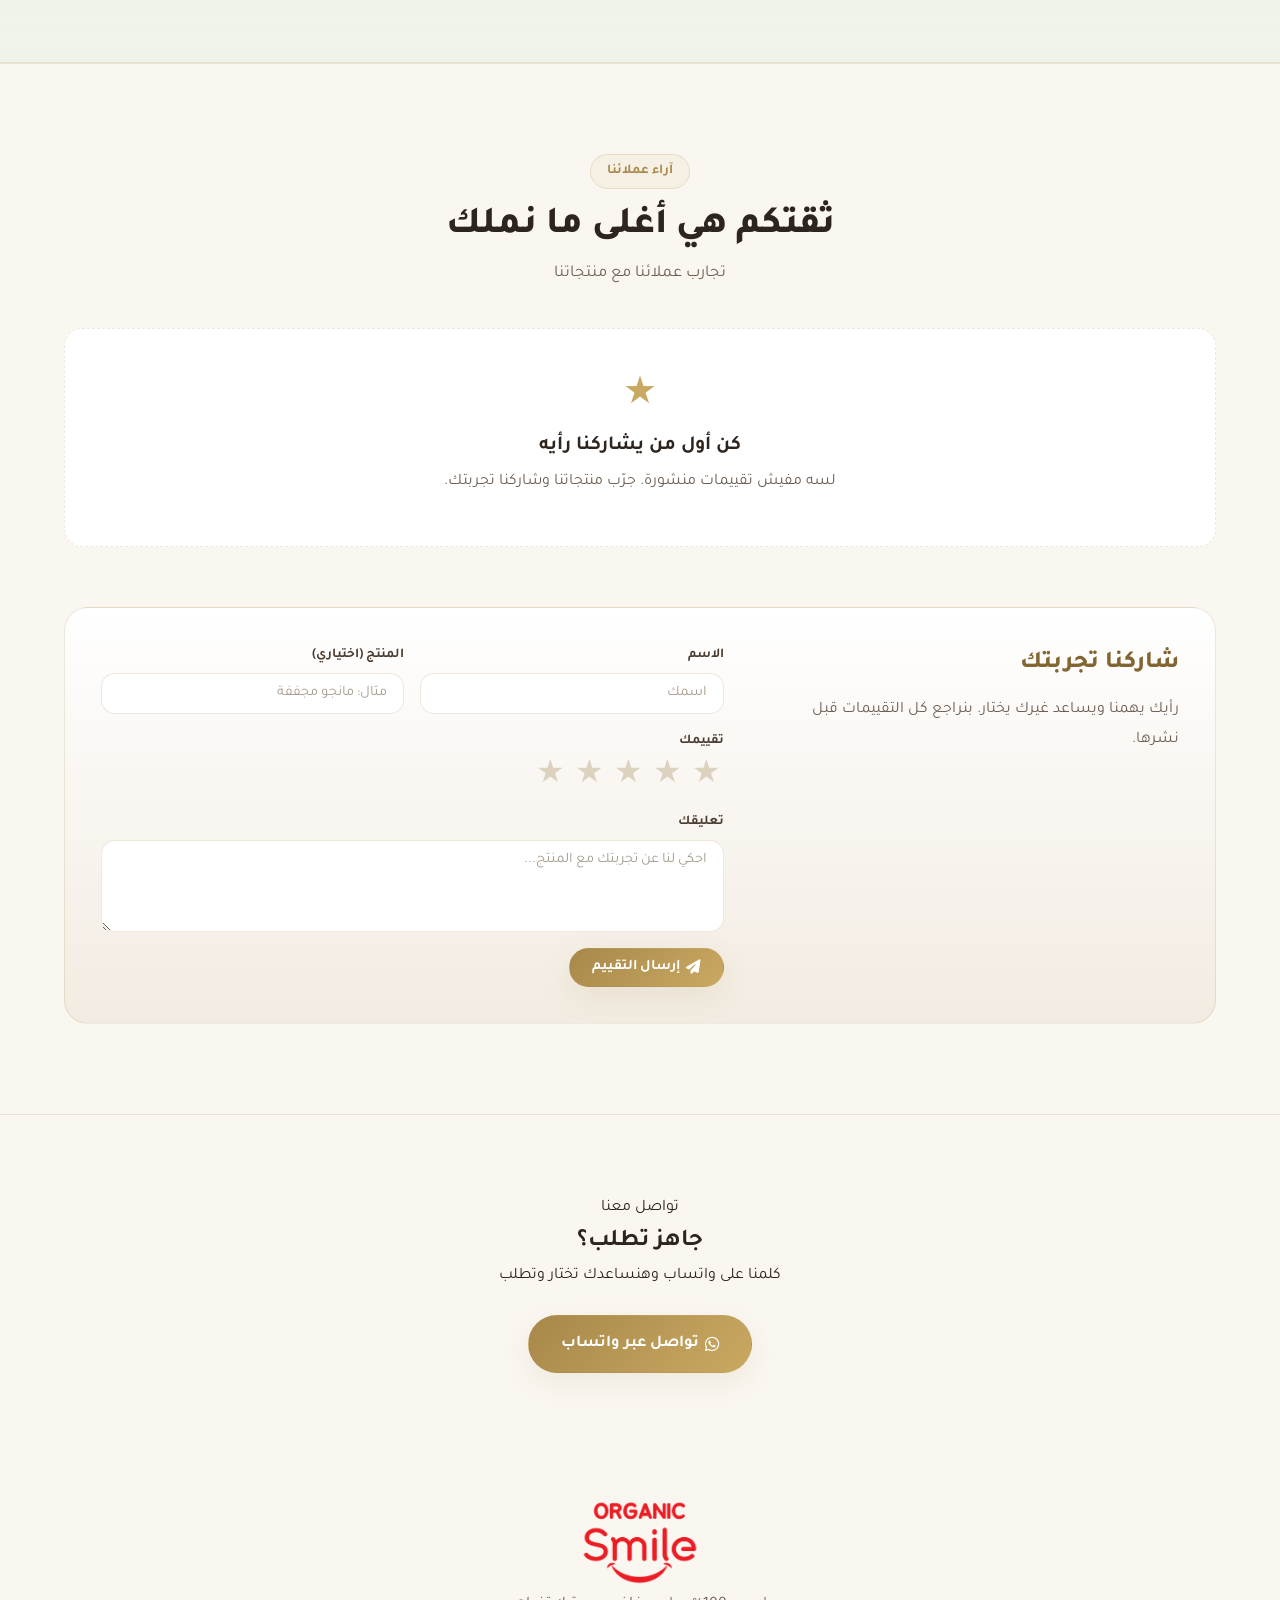
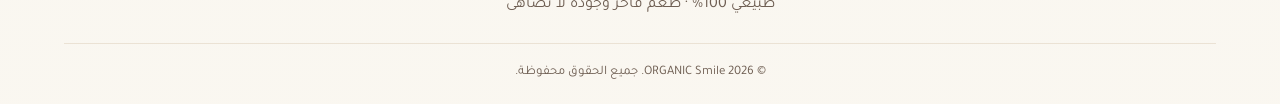
==== commit 40b01a6e: "Update index.html" ====
--- a/index.html
+++ b/index.html
@@ -5,7 +5,7 @@
     <meta name="viewport" content="width=device-width, initial-scale=1.0">
     <title data-i18n="title">ORGANIC Smile | فواكه مجففة وبودر طبيعي فاخر</title>
     <meta name="description" data-i18n-content="metaDesc" content="تشكيلة فاخرة من الفواكه المجففة والبودر الطبيعي الصافي بدون إضافات صناعية.">
-    <meta name="theme-color" content="#F9F6F0">
+    <meta name="theme-color" content="#FBF8F1">
     <link rel="icon" href="images/logo.jpg">
 
     <link rel="preconnect" href="https://fonts.googleapis.com">
--- a/background.css
+++ b/background.css
@@ -0,0 +1,70 @@
+/* =========================================================
+   ORGANIC Smile — الخلفية والألوان (نسخة احترافية)
+   ملف مستقل: بيتحمّل بعد style.css وبيتحكم في الخلفية والأقسام.
+   باترن الفواكه في: images/fruit-pattern.svg
+   ========================================================= */
+
+/* ---------- الخلفية العامة ---------- */
+body {
+    background-color: var(--bg);
+    background-image:
+        radial-gradient(ellipse 70% 45% at 25% 0%, rgba(255, 255, 255, 0.85), rgba(255, 255, 255, 0) 70%),
+        linear-gradient(rgba(251, 248, 241, 0.38), rgba(251, 248, 241, 0.38)), /* طبقة تخفّف الباترن شوية */
+        url("images/fruit-pattern.svg");
+    background-repeat: no-repeat, no-repeat, repeat;
+    background-size: 100% 100%, 100% 100%, 480px 480px;
+    background-attachment: scroll, scroll, scroll;
+}
+
+/* ---------- الشريط العلوي: أخضر غامق + نص كريمي ---------- */
+.topbar {
+    background: var(--primary-dark) !important;
+    border-bottom: none !important;
+}
+.ads-item { color: #FBF8F1 !important; }
+.ads-item i { color: var(--star) !important; }
+
+/* ---------- الهيدر ---------- */
+.navbar {
+    background: rgba(251, 248, 241, 0.92) !important;
+    -webkit-backdrop-filter: blur(10px);
+    backdrop-filter: blur(10px);
+    border-bottom: 1px solid var(--line);
+}
+
+/* ---------- الأقسام ---------- */
+/* الهيرو: لمسة أخضر من اليمين وأحمر خفيف من تحت (من لوجو البراند) */
+.hero {
+    background:
+        radial-gradient(circle at 85% 25%, rgba(47, 107, 63, 0.11), transparent 48%),
+        radial-gradient(circle at 8% 95%, rgba(214, 40, 40, 0.06), transparent 42%);
+}
+
+/* شريط المميزات: أبيض شبه صلب علشان يفصل بين الهيرو والمنتجات */
+.features-strip {
+    background: rgba(255, 255, 255, 0.92);
+}
+
+.featured-products,
+.reviews,
+.contact {
+    background: transparent;
+}
+
+/* قصتنا: لوح أخضر فاتح يكسر رتم الصفحة */
+.about {
+    background: linear-gradient(180deg, rgba(237, 243, 232, 0.94), rgba(237, 243, 232, 0.82));
+    border-top: 1px solid var(--line);
+    border-bottom: 1px solid var(--line);
+}
+
+/* الفوتر */
+.main-footer {
+    background: var(--surface-green);
+    border-top: 2px solid var(--primary);
+}
+
+/* ---------- موبايل: الباترن أصغر شوية ---------- */
+@media (max-width: 768px) {
+    body { background-size: 100% 100%, 100% 100%, 340px 340px; }
+}
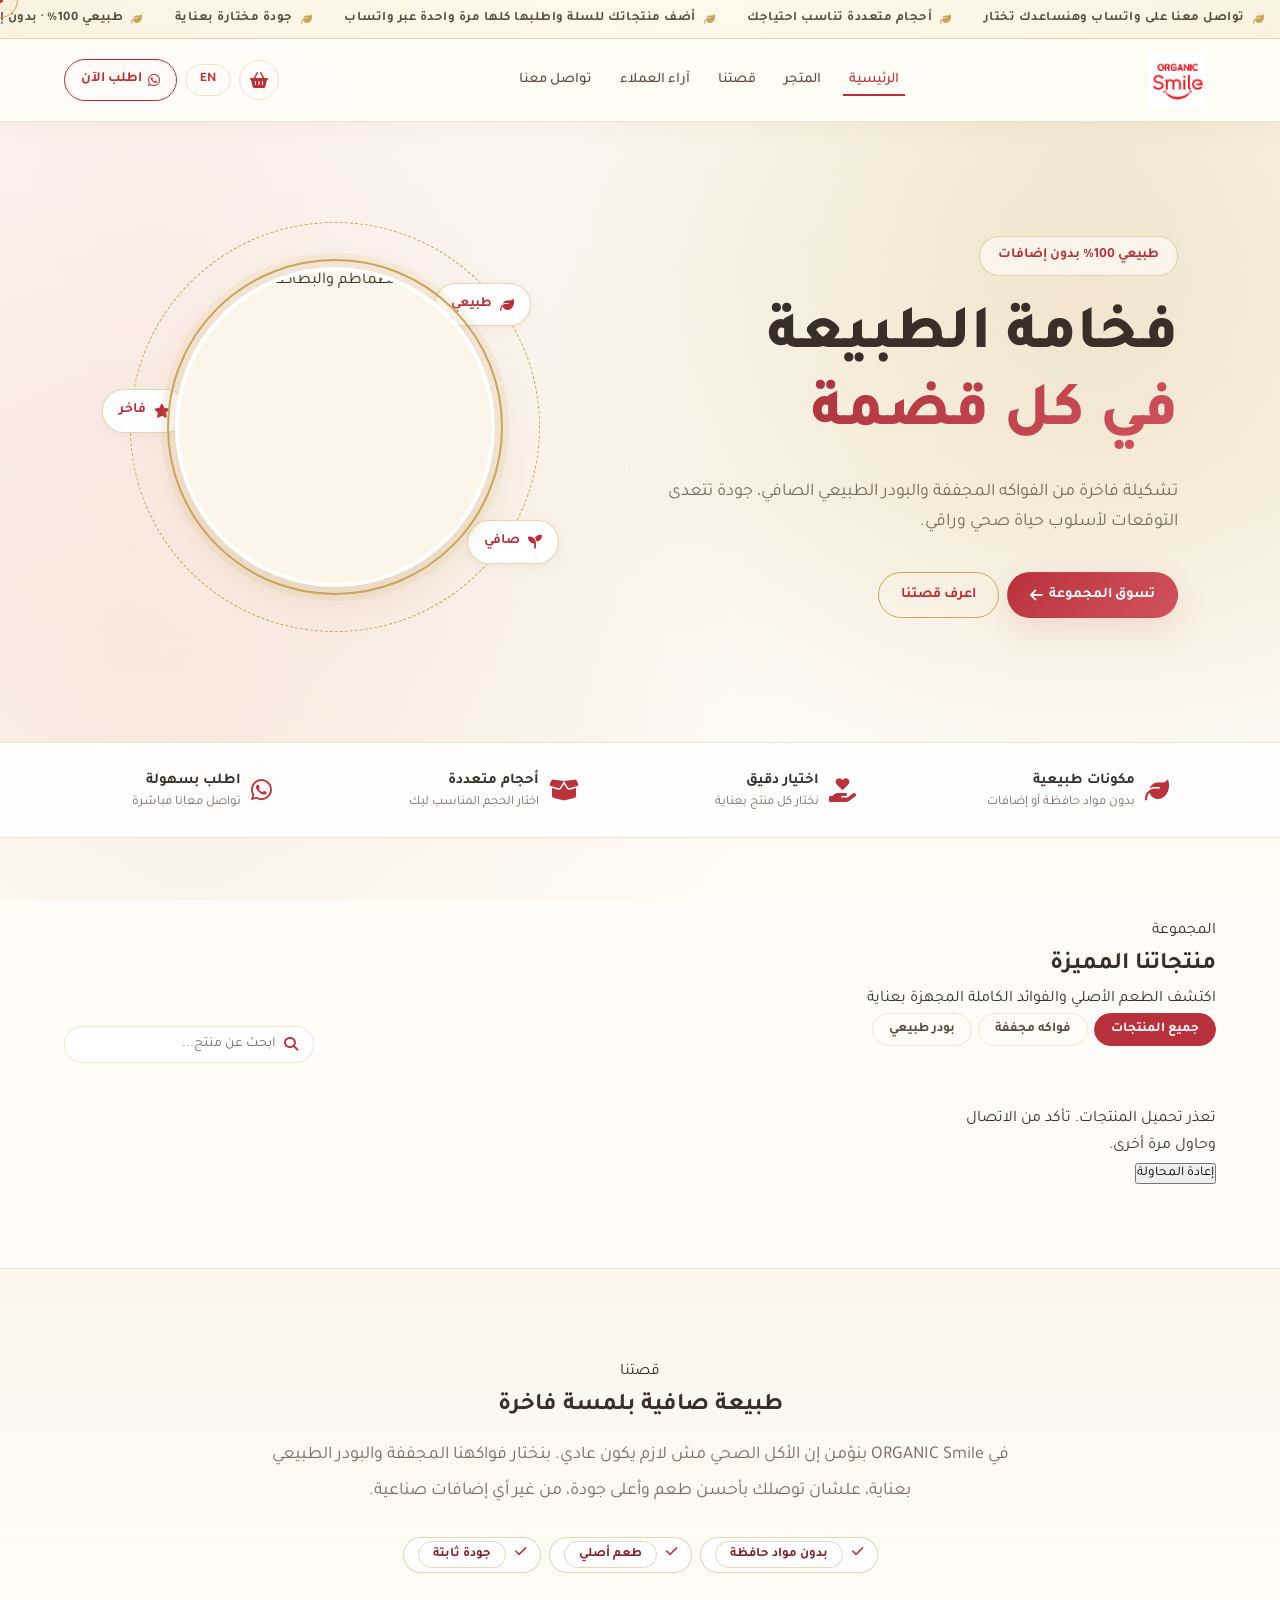
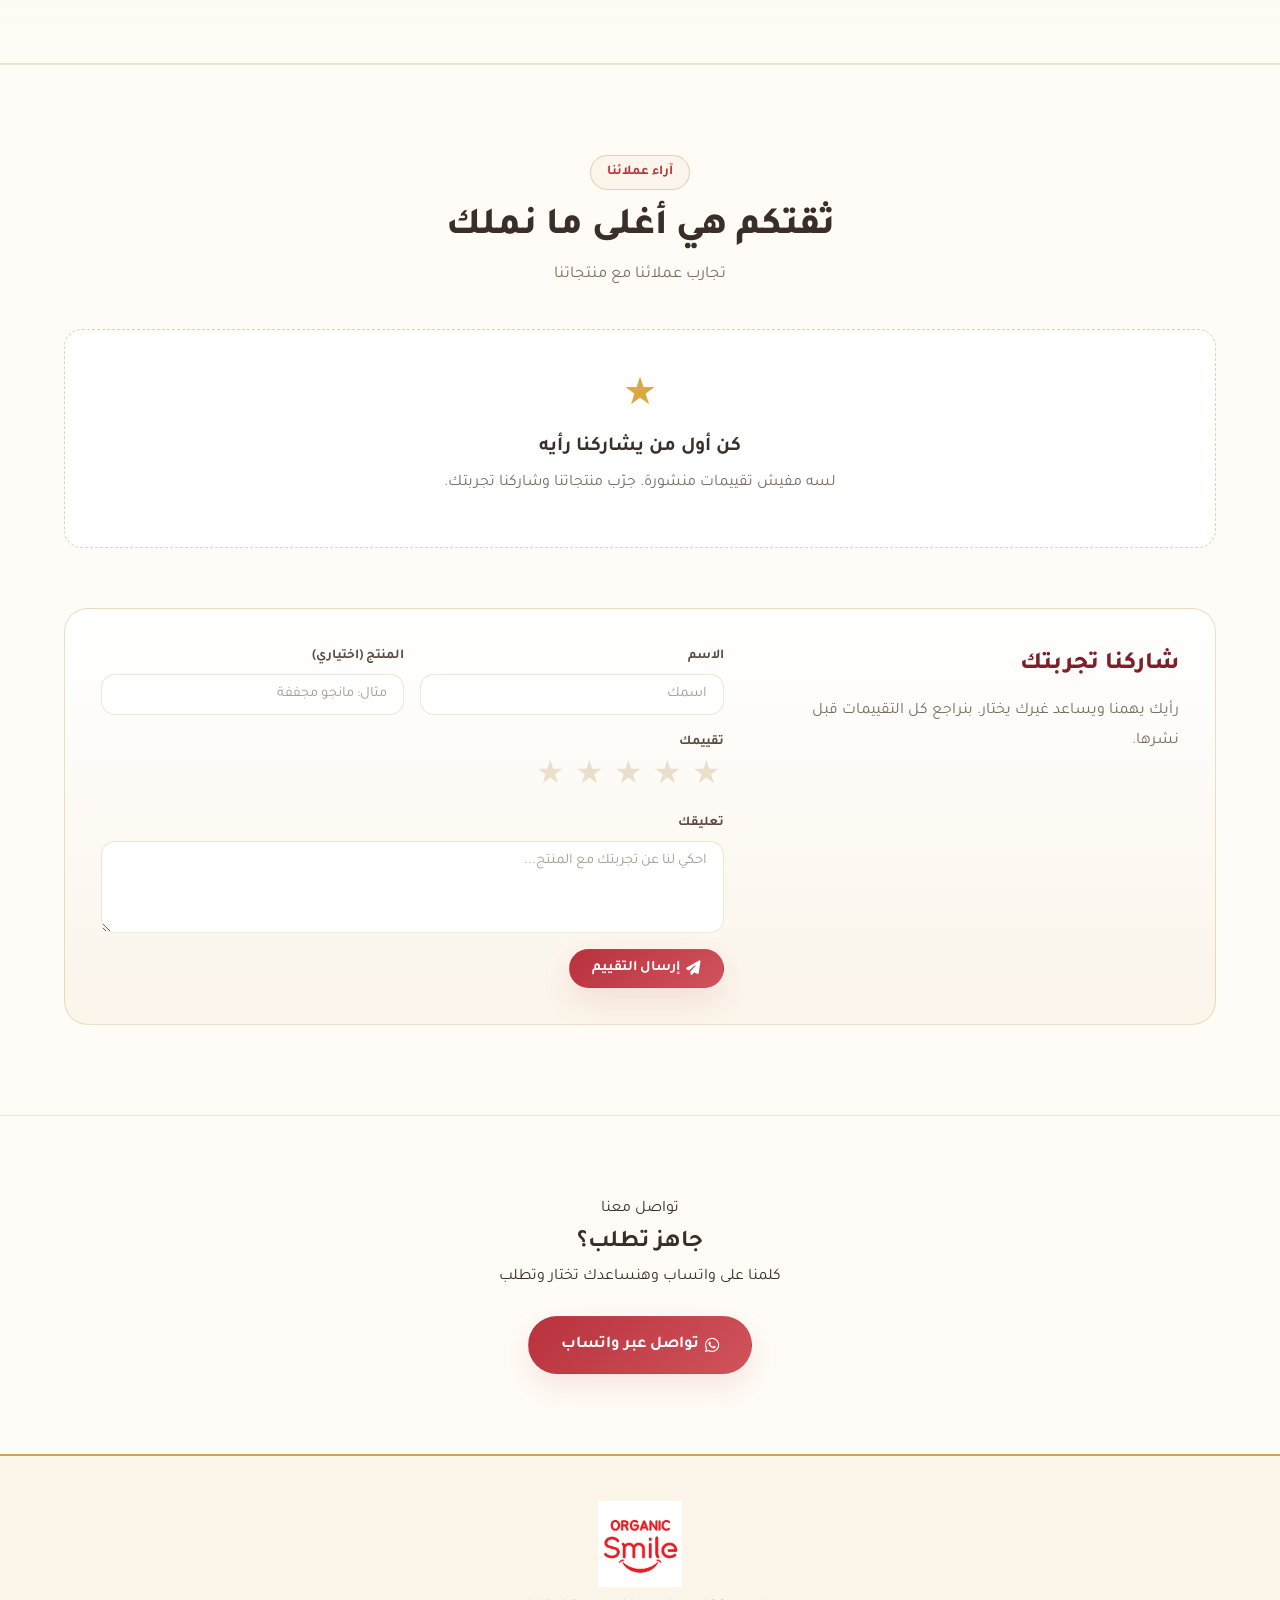
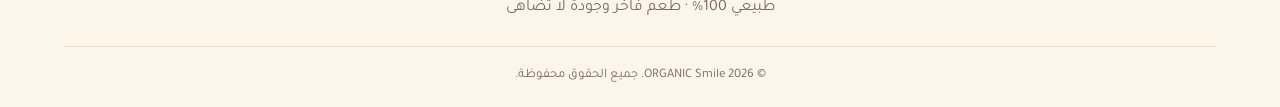
==== commit 6b101fae: "Update index.html" ====
--- a/index.html
+++ b/index.html
@@ -5,7 +5,7 @@
     <meta name="viewport" content="width=device-width, initial-scale=1.0">
     <title data-i18n="title">ORGANIC Smile | فواكه مجففة وبودر طبيعي فاخر</title>
     <meta name="description" data-i18n-content="metaDesc" content="تشكيلة فاخرة من الفواكه المجففة والبودر الطبيعي الصافي بدون إضافات صناعية.">
-    <meta name="theme-color" content="#FBF8F1">
+    <meta name="theme-color" content="#FFFCF7">
     <link rel="icon" href="images/logo.jpg">
 
     <link rel="preconnect" href="https://fonts.googleapis.com">
@@ -69,7 +69,7 @@
             
             <!-- الشعار الدائري في الهيرو -->
             <div class="hero-center-logo">
-                <img src="images/logo.jpg" alt="Organic Smile Logo" class="brand-circle-logo">
+                <img src="images/hero-products.jpg" alt="بودر البنجر والطماطم والبطاطس الطبيعي" class="brand-circle-logo">
             </div>
         </div>
     </section>
--- a/style.css
+++ b/style.css
@@ -1,20 +1,26 @@
 /* =========================================================
-   ORGANIC Smile — Warm Ivory & Soft Cocoa Theme (كاكاوي فاتح قريب من الأبيض)
+   ORGANIC Smile — Warm Pink Ivory, Gold & Brand Red Theme
+   (بدون أخضر + ألوان اللوجو محفوظة كما هي)
    ========================================================= */
 :root {
-    --bg: #F9F6F0;
+    /* ===== ORGANIC Smile — باليت فاتح وفاخر (عاجي + شمبانيا + ذهبي ناعم) ===== */
+    --bg: #FFFCF7;               /* عاجي دافئ فاتح جداً */
     --surface: #FFFFFF;
-    --surface-2: #F2EBE1;
-    --line: rgba(184, 151, 112, 0.22);
-    --gold: #A8884A;
-    --gold-light: #C9A961;
-    --gold-dark: #826632;
-    --text: #2D241E;
-    --muted: #6E5E52;
-    --brand-red: #D62828;
-    --logo-red: #EB1C24; /* أحمر اللوجو */
+    --surface-2: #FBF5EA;        /* كريمي شمبانيا للكروت الثانوية */
+    --surface-warm: #FDF8EF;
+    --line: rgba(184, 146, 74, 0.22);
+    --primary: #B8323C;          /* أحمر وردي راقي (أهدى من أحمر اللوجو) */
+    --primary-light: #D0535C;
+    --primary-dark: #7F1F29;
+    --accent-gold: #C9A55C;      /* ذهبي شمبانيا ناعم */
+    --star: #D9A93F;
+    --text: #3A2F28;
+    --muted: #7A6C60;
+    --brand-red: #C73A3A;        /* الخصومات والتنبيهات */
+    --logo-red: #EB1C24;         /* أحمر اللوجو */
     --radius: 18px;
-    --shadow-gold: 0 10px 30px rgba(168, 136, 74, 0.12);
+    --shadow-primary: 0 12px 32px rgba(184, 50, 60, 0.12);
+    --shadow-soft: 0 14px 40px rgba(150, 115, 50, 0.12);
     --ease: cubic-bezier(0.25, 0.8, 0.25, 1);
 }
 
@@ -38,7 +44,7 @@
     left: 0;
     width: 36px;
     height: 36px;
-    border: 1px solid var(--gold);
+    border: 1px solid var(--accent-gold);
     border-radius: 50%;
     pointer-events: none;
     transform: translate(-50%, -50%);
@@ -47,12 +53,12 @@
     display: flex;
     align-items: center;
     justify-content: center;
-    background: rgba(168, 136, 74, 0.05);
+    background: rgba(201, 165, 92, 0.06);
 }
 .cursor-dot {
     width: 6px;
     height: 6px;
-    background-color: var(--gold-dark);
+    background-color: var(--primary);
     border-radius: 50%;
 }
 @media (max-width: 991px) {
@@ -62,13 +68,13 @@
 /* ---------- 1. الشريط العلوي للإعلانات ---------- */
 .topbar {
     position: relative !important;
-    background: #EFE6D8 !important;
-    color: #2D241E !important;
+    background: #FBF5EA !important;
+    color: #3A2F28 !important;
     font-size: 13px !important;
     font-weight: 700 !important;
     letter-spacing: 0.5px !important;
     padding: 8px 0 !important;
-    border-bottom: 1px solid var(--gold) !important;
+    border-bottom: 1px solid rgba(201, 165, 92, 0.35) !important;
     overflow: hidden !important;
     width: 100% !important;
     display: flex !important;
@@ -87,23 +93,23 @@
     will-change: transform;
 }
 .topbar:hover .ads-track { animation-play-state: paused; }
-.ads-group { 
-    display: flex !important; 
-    flex-shrink: 0 !important; 
-    align-items: center !important; 
+.ads-group {
+    display: flex !important;
+    flex-shrink: 0 !important;
+    align-items: center !important;
     min-width: 100vw;
-    justify-content: space-around !important; 
-}
-.ads-item { 
-    padding: 0 16px !important; 
-    display: inline-flex !important; 
-    align-items: center !important; 
-    gap: 8px !important; 
-    text-align: center !important; 
-    color: #2D241E !important;
+    justify-content: space-around !important;
+}
+.ads-item {
+    padding: 0 16px !important;
+    display: inline-flex !important;
+    align-items: center !important;
+    gap: 8px !important;
+    text-align: center !important;
+    color: #3A2F28 !important;
     white-space: nowrap !important;
 }
-.ads-item i { font-size: 11px !important; color: var(--gold) !important; }
+.ads-item i { font-size: 11px !important; color: var(--primary) !important; }
 html[dir="rtl"] .ads-item { direction: rtl; }
 @keyframes adsScroll {
     from { transform: translateX(0); }
@@ -120,11 +126,14 @@
     justify-content: flex-start !important;
     padding: 12px 5% !important;
     gap: 8px !important;
-    background: rgba(249, 246, 240, 0.95) !important;
+    background: rgba(255, 252, 247, 0.94) !important;
     backdrop-filter: blur(12px) !important;
     border-bottom: 1px solid var(--line) !important;
 }
 .logo {
+    display: inline-flex;
+    align-items: center;
+    line-height: 0;
     font-family: 'Playfair Display', serif;
     font-size: 24px;
     font-weight: 700;
@@ -132,30 +141,31 @@
     color: var(--text);
     white-space: nowrap;
 }
-.logo span { color: var(--gold); }
-
-/* ===== اللوجو الحقيقي في الهيدر والفوتر (الصورة مدمجة جوه الكود) ===== */
-.logo { display: inline-flex; align-items: center; line-height: 0; }
+.logo span { color: var(--primary); }
+
+/* الحفاظ على ألوان اللوجو كما هي */
 .logo-img {
     display: block;
     height: 58px;
     aspect-ratio: 260 / 197;
-    background: url("[data-uri]") center / contain no-repeat;
+    background: url("images/logo.jpg") center / contain no-repeat;
+    filter: none !important;
+    mix-blend-mode: normal !important;
 }
 .footer-logo .logo-img { height: 86px; margin: 0 auto; }
 
-.nav-links { 
-    display: flex !important; 
+.nav-links {
+    display: flex !important;
     align-items: center !important;
     margin-inline: auto !important;
-    gap: 16px !important; 
+    gap: 16px !important;
 }
 .nav-links a {
     position: relative;
     font-weight: 500;
     font-size: 14.5px !important;
     padding: 4px 6px !important;
-    color: #4A3C31;
+    color: #5A4A3E;
     transition: color 0.3s var(--ease);
 }
 .nav-links a::after {
@@ -165,10 +175,10 @@
     right: 0;
     width: 0;
     height: 2px;
-    background: var(--gold);
+    background: var(--primary);
     transition: width 0.3s var(--ease);
 }
-.nav-links a:hover, .nav-links a.active { color: var(--gold); }
+.nav-links a:hover, .nav-links a.active { color: var(--primary); }
 .nav-links a:hover::after, .nav-links a.active::after { width: 100%; }
 
 .cart-btn { order: 5; }
@@ -180,20 +190,20 @@
     align-items: center;
     gap: 6px !important;
     padding: 8px 16px;
-    border: 1px solid var(--gold);
+    border: 1px solid var(--primary);
     border-radius: 50px;
-    color: var(--gold);
+    color: var(--primary);
     font-weight: 700;
     font-size: 14px;
     transition: all 0.3s var(--ease);
 }
-.nav-cta:hover { background: var(--gold); color: #fff; }
+.nav-cta:hover { background: var(--primary); color: #fff; }
 
 .menu-toggle {
     display: none;
     background: none;
     border: 1px solid var(--line);
-    color: var(--gold);
+    color: var(--primary);
     width: 42px;
     height: 42px;
     border-radius: 10px;
@@ -216,13 +226,13 @@
     transition: all 0.3s var(--ease);
 }
 .btn-gold {
-    background: linear-gradient(135deg, var(--gold), var(--gold-light));
+    background: linear-gradient(135deg, var(--primary), var(--primary-light));
     color: #fff;
-    box-shadow: var(--shadow-gold);
-}
-.btn-gold:hover { transform: translateY(-3px); box-shadow: 0 14px 34px rgba(168, 136, 74, 0.25); }
-.btn-outline { border-color: var(--gold); color: var(--gold); background: transparent; }
-.btn-outline:hover { background: var(--gold); color: #fff; transform: translateY(-3px); }
+    box-shadow: var(--shadow-primary);
+}
+.btn-gold:hover { transform: translateY(-3px); box-shadow: 0 14px 34px rgba(184, 50, 60, 0.22); }
+.btn-outline { border-color: var(--accent-gold); color: var(--primary); background: transparent; }
+.btn-outline:hover { background: var(--primary); border-color: var(--primary); color: #fff; transform: translateY(-3px); }
 .btn-lg { padding: 14px 32px !important; font-size: 16.5px; }
 .btn-block { width: 100%; }
 
@@ -235,17 +245,17 @@
     padding: 90px 8% 100px;
     min-height: 620px;
     background:
-        radial-gradient(circle at 80% 20%, rgba(201, 169, 97, 0.12), transparent 45%),
-        radial-gradient(circle at 10% 90%, rgba(184, 151, 112, 0.08), transparent 40%),
+        radial-gradient(circle at 80% 20%, rgba(201, 165, 92, 0.16), transparent 45%),
+        radial-gradient(circle at 10% 90%, rgba(240, 205, 190, 0.30), transparent 45%),
         var(--bg);
 }
 .hero-tag {
     display: inline-block;
     padding: 7px 18px;
-    border: 1px solid var(--line);
+    border: 1px solid rgba(201, 165, 92, 0.45);
     border-radius: 50px;
-    background: rgba(201, 169, 97, 0.08);
-    color: var(--gold);
+    background: rgba(251, 245, 234, 0.95);
+    color: var(--primary);
     font-size: 14px;
     font-weight: 700;
     margin-bottom: 24px;
@@ -259,17 +269,17 @@
 .hero h1 em {
     display: block;
     font-style: normal;
-    background: linear-gradient(135deg, var(--gold-dark), var(--gold));
+    background: linear-gradient(135deg, #9E2630, #D0535C);
     -webkit-background-clip: text;
     background-clip: text;
     color: transparent;
 }
 .hero p { max-width: 520px; color: var(--muted); font-size: 18px; margin-bottom: 34px; }
-.hero-btns { 
-    display: flex !important; 
+.hero-btns {
+    display: flex !important;
     align-items: center !important;
-    gap: 8px !important; 
-    flex-wrap: wrap !important; 
+    gap: 8px !important;
+    flex-wrap: wrap !important;
 }
 
 .hero-visual {
@@ -280,34 +290,39 @@
 }
 .hero-ring {
     position: absolute;
-    width: 340px;
-    height: 340px;
+    width: 410px;
+    height: 410px;
     border-radius: 50%;
-    border: 1px dashed var(--line);
+    border: 1px dashed var(--accent-gold);
     animation: spin 40s linear infinite;
 }
 
-/* الشعار الدائري في الهيرو (الكلام جواه بني) */
+/* الدايرة في نص الهيرو — صورة المنتجات */
 .hero-center-logo {
-    width: 230px;
-    height: 230px;
+    width: 320px;
+    height: 320px;
     border-radius: 50%;
     overflow: hidden;
-    display: flex;
-    align-items: center;
-    justify-content: center;
-    background: var(--logo-red); /* لون الكلمة جوه اللوجو الدائري */
-    isolation: isolate;
-    border: 1px solid var(--gold);
-    box-shadow: 0 0 50px rgba(168, 136, 74, 0.15), inset 0 0 30px rgba(201, 169, 97, 0.1);
+    position: relative;
+    background: var(--surface-2);
+    border: 4px solid #fff;
+    outline: 2px solid var(--accent-gold);
+    outline-offset: 6px;
+    box-shadow: var(--shadow-soft), 0 0 0 14px rgba(201, 165, 92, 0.10);
+    filter: none !important;
+    mix-blend-mode: normal !important;
 }
 .brand-circle-logo {
     width: 100%;
     height: 100%;
     object-fit: cover;
-    filter: grayscale(1) contrast(3);
-    mix-blend-mode: screen;
-}
+    object-position: 50% 55%;
+    transform: scale(1.02);
+    transition: transform 0.8s var(--ease);
+    filter: none !important;
+    mix-blend-mode: normal !important;
+}
+.hero-center-logo:hover .brand-circle-logo { transform: scale(1.09); }
 
 .hero-badge {
     position: absolute;
@@ -316,9 +331,9 @@
     gap: 8px;
     padding: 9px 16px;
     background: var(--surface);
-    border: 1px solid var(--line);
+    border: 1px solid rgba(201, 165, 92, 0.45);
     border-radius: 50px;
-    color: var(--gold);
+    color: var(--primary);
     font-size: 14px;
     font-weight: 700;
     box-shadow: 0 4px 15px rgba(0,0,0,0.04);
@@ -335,11 +350,11 @@
     gap: 15px;
     padding: 25px 5%;
     background: var(--surface);
-    border-top: 1px solid var(--line);
-    border-bottom: 1px solid var(--line);
+    border-top: 1px solid rgba(201, 165, 92, 0.3);
+    border-bottom: 1px solid rgba(201, 165, 92, 0.3);
 }
 .feature { display: flex; align-items: center; gap: 10px; justify-content: center; }
-.feature i { font-size: 24px; color: var(--gold); }
+.feature i { font-size: 24px; color: var(--primary); }
 .feature h4 { font-size: 15px; font-weight: 700; }
 .feature p { font-size: 13px; color: var(--muted); line-height: 1.4; }
 
@@ -355,12 +370,12 @@
     gap: 14px;
     flex-wrap: wrap;
 }
-.filter-buttons { 
-    display: flex !important; 
+.filter-buttons {
+    display: flex !important;
     align-items: center !important;
     justify-content: center !important;
     gap: 6px !important;
-    flex-wrap: wrap !important; 
+    flex-wrap: wrap !important;
     margin-bottom: 30px !important;
 }
 .filter-btn {
@@ -368,14 +383,14 @@
     background: transparent;
     border: 1px solid var(--line);
     border-radius: 50px;
-    color: #4A3C31;
+    color: #5A4A3E;
     font-weight: 700;
     font-size: 13.5px !important;
     cursor: pointer;
     transition: all 0.3s var(--ease);
 }
-.filter-btn:hover { border-color: var(--gold); color: var(--gold); }
-.filter-btn.active { background: var(--gold); border-color: var(--gold); color: #fff; }
+.filter-btn:hover { border-color: var(--primary); color: var(--primary); }
+.filter-btn.active { background: var(--primary); border-color: var(--primary); color: #fff; }
 
 .search-field { position: relative; }
 .search-field i {
@@ -383,7 +398,7 @@
     top: 50%;
     right: 16px;
     transform: translateY(-50%);
-    color: var(--gold);
+    color: var(--primary);
     font-size: 14px;
     pointer-events: none;
 }
@@ -398,7 +413,7 @@
     outline: none;
     transition: all 0.3s var(--ease);
 }
-.search-field input:focus { border-color: var(--gold); box-shadow: var(--shadow-gold); }
+.search-field input:focus { border-color: var(--primary); box-shadow: var(--shadow-primary); }
 .search-field input::placeholder { color: var(--muted); }
 
 .products-grid {
@@ -423,8 +438,8 @@
 }
 .product-card:hover {
     transform: translateY(-6px);
-    border-color: var(--gold);
-    box-shadow: 0 18px 40px rgba(0, 0, 0, 0.08), var(--shadow-gold);
+    border-color: var(--accent-gold);
+    box-shadow: 0 18px 40px rgba(0, 0, 0, 0.08), var(--shadow-primary);
 }
 .product-img-wrap {
     position: relative;
@@ -447,9 +462,9 @@
     right: 12px;
     padding: 4px 12px;
     background: rgba(255, 255, 255, 0.94);
-    border: 1px solid var(--line);
+    border: 1px solid rgba(201, 165, 92, 0.4);
     border-radius: 50px;
-    color: var(--gold-dark);
+    color: var(--primary-dark);
     font-size: 11.5px;
     font-weight: 700;
     backdrop-filter: blur(6px);
@@ -465,15 +480,15 @@
     font-size: 12px;
     font-weight: 800;
     letter-spacing: 0.2px;
-    box-shadow: 0 4px 12px rgba(214, 40, 40, 0.25);
+    box-shadow: 0 4px 12px rgba(199, 58, 58, 0.25);
 }
 .product-body { padding: 16px 16px 4px; text-align: center; flex: 1; }
 .product-title { font-size: 17px; font-weight: 700; margin: 2px 0 8px; color: var(--text); line-height: 1.4; }
 .product-price { color: var(--muted); font-size: 12.5px; }
 .price-from { display: block; margin-bottom: 2px; }
 .price-line { display: flex; align-items: baseline; justify-content: center; flex-wrap: wrap; gap: 4px 10px; }
-.price-now { color: var(--gold-dark); font-size: 21px; font-weight: 800; }
-.price-old { color: #9A8F84; font-size: 14px; font-weight: 500; text-decoration: line-through; text-decoration-color: rgba(214, 40, 40, 0.7); }
+.price-now { color: var(--primary-dark); font-size: 21px; font-weight: 800; }
+.price-old { color: #9A8F84; font-size: 14px; font-weight: 500; text-decoration: line-through; text-decoration-color: rgba(199, 58, 58, 0.7); }
 
 .btn-details {
     display: block;
@@ -482,12 +497,12 @@
     text-align: center;
     border: 1px solid var(--line);
     border-radius: 50px;
-    color: var(--gold-dark);
+    color: var(--primary-dark);
     font-weight: 700;
     font-size: 13.5px;
     transition: all 0.3s var(--ease);
 }
-.btn-details:hover { background: var(--surface-2); border-color: var(--gold); color: var(--gold-dark); }
+.btn-details:hover { background: var(--surface-2); border-color: var(--primary); color: var(--primary-dark); }
 
 .skeleton-card {
     height: 420px;
@@ -501,8 +516,9 @@
 /* ---------- قصتنا ---------- */
 .about {
     padding: 90px 5%;
-    background: linear-gradient(180deg, var(--surface), var(--bg));
-    border-top: 1px solid var(--line);
+    background: linear-gradient(180deg, var(--surface-2), var(--bg));
+    border-top: 1px solid rgba(201, 165, 92, 0.3);
+    border-bottom: 1px solid rgba(201, 165, 92, 0.3);
     text-align: center;
 }
 .about-inner { max-width: 760px; margin: 0 auto; }
@@ -510,14 +526,14 @@
 .about-points { display: flex; justify-content: center; gap: 8px !important; flex-wrap: wrap; }
 .about-points span {
     padding: 6px 14px !important;
-    border: 1px solid var(--line);
+    border: 1px solid rgba(201, 165, 92, 0.45);
     border-radius: 50px;
-    color: var(--gold-dark);
+    color: var(--primary-dark);
     font-size: 13px;
     font-weight: 700;
     background: var(--surface);
 }
-.about-points i { margin-left: 6px; color: var(--gold); }
+.about-points i { margin-left: 6px; color: var(--primary); }
 
 /* ---------- تواصل ---------- */
 .contact { padding: 80px 5%; text-align: center; border-top: 1px solid var(--line); }
@@ -527,8 +543,8 @@
 .main-footer {
     padding: 45px 5% 20px;
     text-align: center;
-    background: #EFE6D8;
-    border-top: 1px solid var(--gold);
+    background: #FBF5EA;
+    border-top: 2px solid var(--accent-gold);
     color: var(--text);
 }
 .footer-logo {
@@ -538,7 +554,7 @@
     letter-spacing: 2px;
     margin-bottom: 8px;
 }
-.footer-logo span { color: var(--gold); }
+.footer-logo span { color: var(--primary); }
 .main-footer p { color: var(--muted); margin-bottom: 24px; }
 .footer-bottom {
     padding-top: 18px;
@@ -554,7 +570,7 @@
     align-items: center;
     gap: 8px;
     margin-bottom: 26px;
-    color: var(--gold);
+    color: var(--primary);
     font-weight: 700;
     transition: gap 0.3s var(--ease);
 }
@@ -567,7 +583,7 @@
     border-radius: 22px;
     border: 1px solid var(--line);
     background: var(--surface-2);
-    box-shadow: var(--shadow-gold);
+    box-shadow: var(--shadow-primary);
 }
 .detail-img-wrap img { width: 100%; height: 100%; object-fit: cover; }
 .detail-thumbs { display: flex; gap: 8px; margin-top: 12px; flex-wrap: wrap; }
@@ -581,15 +597,15 @@
     opacity: 0.6;
     transition: all 0.3s var(--ease);
 }
-.detail-thumbs img:hover, .detail-thumbs img.active { opacity: 1; border-color: var(--gold); }
+.detail-thumbs img:hover, .detail-thumbs img.active { opacity: 1; border-color: var(--primary); }
 
 .detail-info h1 { font-size: clamp(26px, 4vw, 38px); font-weight: 800; margin: 8px 0 12px; line-height: 1.3; }
-.detail-price { display: flex; align-items: center; flex-wrap: wrap; gap: 8px 14px; font-size: 30px; font-weight: 800; color: var(--gold-dark); margin-bottom: 14px; }
+.detail-price { display: flex; align-items: center; flex-wrap: wrap; gap: 8px 14px; font-size: 30px; font-weight: 800; color: var(--primary-dark); margin-bottom: 14px; }
 .detail-price .price-now { font-size: 32px; }
 .detail-price .price-old { font-size: 20px; }
 .detail-discount { padding: 4px 14px; background: var(--brand-red); border-radius: 50px; color: #fff; font-size: 14px; font-weight: 800; }
 .detail-desc { color: var(--muted); line-height: 1.9; margin-bottom: 22px; }
-.sizes-label { color: var(--gold); font-weight: 700; margin-bottom: 10px; }
+.sizes-label { color: var(--primary); font-weight: 700; margin-bottom: 10px; }
 .size-options { display: flex; flex-wrap: wrap; gap: 6px !important; margin-bottom: 25px; }
 .size-btn {
     padding: 7px 14px !important;
@@ -602,8 +618,8 @@
     cursor: pointer;
     transition: all 0.3s var(--ease);
 }
-.size-btn:hover { border-color: var(--gold); }
-.size-btn.active { background: var(--gold); border-color: var(--gold); color: #fff; }
+.size-btn:hover { border-color: var(--primary); }
+.size-btn.active { background: var(--primary); border-color: var(--primary); color: #fff; }
 
 /* ---------- حركات ---------- */
 @keyframes fadeUp { from { opacity: 0; transform: translateY(24px); } to { opacity: 1; transform: none; } }
@@ -617,8 +633,8 @@
     .hero p { margin-inline: auto; }
     .hero-btns { justify-content: center; }
     .hero-visual { min-height: 300px; }
-    .hero-ring { width: 280px; height: 280px; }
-    .hero-center-logo { width: 170px; height: 170px; }
+    .hero-ring { width: 310px; height: 310px; }
+    .hero-center-logo { width: 230px; height: 230px; }
     .features-strip { grid-template-columns: repeat(2, 1fr); }
     .feature { justify-content: flex-start; }
     .product-detail { grid-template-columns: 1fr; gap: 28px; }
@@ -642,10 +658,10 @@
 /* ===== زر اللغة والتحكم ===== */
 .lang-toggle {
     padding: 7px 14px; border: 1px solid var(--line); border-radius: 50px;
-    background: transparent; color: var(--gold); font-weight: 700; font-size: 13px; cursor: pointer;
+    background: transparent; color: var(--primary); font-weight: 700; font-size: 13px; cursor: pointer;
     transition: all 0.3s var(--ease);
 }
-.lang-toggle:hover { background: var(--gold); color: #fff; }
+.lang-toggle:hover { background: var(--primary); color: #fff; }
 html[dir="ltr"] .nav-links a::after { right: auto; left: 0; }
 html[dir="ltr"] .search-field i { right: auto; left: 16px; }
 html[dir="ltr"] .search-field input { padding-right: 16px; padding-left: 44px; }
@@ -662,11 +678,11 @@
     display: flex; align-items: center; justify-content: center; gap: 6px;
     width: calc(100% - 32px); margin: 12px 16px 0; padding: 11px;
     border: 1px solid transparent; border-radius: 50px; cursor: pointer;
-    background: linear-gradient(135deg, var(--gold), var(--gold-light));
+    background: linear-gradient(135deg, var(--primary), var(--primary-light));
     color: #fff; font-weight: 700; font-size: 13.5px;
     transition: all 0.3s var(--ease);
 }
-.btn-add:hover { transform: translateY(-2px); box-shadow: var(--shadow-gold); }
+.btn-add:hover { transform: translateY(-2px); box-shadow: var(--shadow-primary); }
 .card-size {
     width: 100%; margin-top: 8px; padding: 7px 9px; border-radius: 10px;
     background: var(--surface-2); color: var(--text); border: 1px solid var(--line);
@@ -678,14 +694,14 @@
 .cart-btn {
     position: relative; display: grid; place-items: center;
     width: 40px; height: 40px; border-radius: 50%;
-    background: transparent; border: 1px solid var(--line); color: var(--gold);
+    background: transparent; border: 1px solid var(--line); color: var(--primary);
     font-size: 16px; cursor: pointer; transition: all 0.3s var(--ease);
 }
-.cart-btn:hover { background: var(--gold); color: #fff; }
+.cart-btn:hover { background: var(--primary); color: #fff; }
 .cart-badge {
     position: absolute; top: -6px; inset-inline-end: -6px;
     min-width: 20px; height: 20px; padding: 0 5px; border-radius: 10px;
-    background: var(--gold); color: #fff; font-size: 11px; font-weight: 800;
+    background: var(--primary); color: #fff; font-size: 11px; font-weight: 800;
     display: grid; place-items: center; line-height: 1;
 }
 .cart-badge[hidden] { display: none; }
@@ -712,16 +728,16 @@
     display: flex; align-items: center; justify-content: space-between;
     padding: 16px 18px; border-bottom: 1px solid var(--line);
 }
-.cart-head h3 { font-size: 19px; color: var(--gold); }
+.cart-head h3 { font-size: 19px; color: var(--primary); }
 .cart-close {
     width: 36px; height: 36px; border-radius: 50%; border: 1px solid var(--line);
     background: transparent; color: var(--text); cursor: pointer; font-size: 15px;
 }
-.cart-close:hover { background: var(--gold); color: #fff; }
+.cart-close:hover { background: var(--primary); color: #fff; }
 
 .cart-items { flex: 1; overflow-y: auto; padding: 12px 18px; }
 .cart-empty { text-align: center; color: var(--muted); padding: 50px 10px; }
-.cart-empty i { font-size: 40px; color: var(--gold); margin-bottom: 12px; }
+.cart-empty i { font-size: 40px; color: var(--primary); margin-bottom: 12px; }
 
 .cart-item {
     display: flex; gap: 10px; align-items: center;
@@ -731,20 +747,20 @@
 .cart-item-info { flex: 1; min-width: 0; }
 .cart-item-name { font-weight: 700; font-size: 14.5px; line-height: 1.3; }
 .cart-item-size { color: var(--muted); font-size: 12.5px; }
-.cart-item-price { color: var(--gold-dark); font-weight: 800; font-size: 13.5px; margin-top: 2px; }
+.cart-item-price { color: var(--primary-dark); font-weight: 800; font-size: 13.5px; margin-top: 2px; }
 .cart-del { background: none; border: none; color: #c77; cursor: pointer; font-size: 14px; }
 .cart-del:hover { color: #f99; }
 .qty { display: flex; align-items: center; gap: 6px; border: 1px solid var(--line); border-radius: 50px; padding: 2px 4px; }
 .qty span { min-width: 18px; text-align: center; font-weight: 700; font-size: 13px; }
 .qty-btn {
     width: 24px; height: 24px; border-radius: 50%; border: none; cursor: pointer;
-    background: var(--surface-2); color: var(--gold); font-size: 10px;
-}
-.qty-btn:hover { background: var(--gold); color: #fff; }
+    background: var(--surface-2); color: var(--primary); font-size: 10px;
+}
+.qty-btn:hover { background: var(--primary); color: #fff; }
 
 .cart-foot { padding: 14px 18px 18px; border-top: 1px solid var(--line); display: grid; gap: 10px; }
 .cart-total { display: flex; justify-content: space-between; align-items: center; font-size: 15px; }
-.cart-total strong { color: var(--gold-dark); font-size: 20px; font-weight: 800; }
+.cart-total strong { color: var(--primary-dark); font-size: 20px; font-weight: 800; }
 .cart-note { color: var(--muted); font-size: 12px; }
 .cart-note[hidden] { display: none; }
 .cart-clear {
@@ -756,8 +772,8 @@
 .toast {
     position: fixed; top: 90px; left: 50%; z-index: 3000;
     transform: translate(-50%, -20px); opacity: 0; pointer-events: none;
-    background: var(--gold); color: #fff; font-weight: 700; font-size: 13.5px;
-    padding: 9px 20px; border-radius: 50px; box-shadow: var(--shadow-gold);
+    background: var(--primary); color: #fff; font-weight: 700; font-size: 13.5px;
+    padding: 9px 20px; border-radius: 50px; box-shadow: var(--shadow-primary);
     transition: all 0.3s var(--ease);
 }
 .toast.show { opacity: 1; transform: translate(-50%, 0); }
@@ -771,7 +787,7 @@
     .navbar {
         backdrop-filter: none !important;
         -webkit-backdrop-filter: none !important;
-        background: #F9F6F0 !important;
+        background: #FFFCF7 !important;
     }
     .nav-overlay {
         display: block;
@@ -825,7 +841,7 @@
         border-radius: 10px;
         background: none;
         border: 1px solid var(--line);
-        color: var(--gold);
+        color: var(--primary);
         font-size: 16px;
         cursor: pointer;
     }
@@ -846,10 +862,10 @@
     display: inline-block;
     padding: 5px 16px;
     margin-bottom: 14px;
-    border: 1px solid var(--line);
+    border: 1px solid rgba(201, 165, 92, 0.45);
     border-radius: 50px;
-    background: rgba(201, 169, 97, 0.08);
-    color: var(--gold);
+    background: rgba(251, 245, 234, 0.95);
+    color: var(--primary);
     font-size: 13.5px;
     font-weight: 700;
 }
@@ -868,21 +884,21 @@
     background: var(--surface);
     border: 1px solid var(--line);
     border-radius: 22px;
-    box-shadow: var(--shadow-gold);
+    box-shadow: var(--shadow-primary);
 }
 .reviews-summary[hidden] { display: none; }
 .rs-score { text-align: center; padding-inline-end: 40px; border-inline-end: 1px solid var(--line); }
-.rs-num { font-size: 58px; font-weight: 800; line-height: 1; color: var(--gold-dark); }
+.rs-num { font-size: 58px; font-weight: 800; line-height: 1; color: var(--primary-dark); }
 .rs-stars { margin: 10px 0 6px; display: flex; justify-content: center; gap: 3px; font-size: 20px; }
 .rs-count { color: var(--muted); font-size: 13.5px; }
 .rs-bars { display: grid; gap: 8px; }
 .rs-row { display: grid; grid-template-columns: 38px 1fr 28px; align-items: center; gap: 12px; font-size: 13px; color: var(--muted); }
 .rs-lbl .st { font-size: 12px; }
 .rs-bar { height: 8px; border-radius: 8px; background: var(--surface-2); overflow: hidden; }
-.rs-bar i { display: block; height: 100%; border-radius: 8px; background: linear-gradient(90deg, var(--gold), var(--gold-light)); }
+.rs-bar i { display: block; height: 100%; border-radius: 8px; background: linear-gradient(90deg, var(--primary), var(--primary-light)); }
 .rs-n { text-align: end; font-weight: 700; }
-.reviews .st { color: #DDD2C0; line-height: 1; }
-.reviews .st.on { color: var(--gold-light); }
+.reviews .st { color: #EADFCB; line-height: 1; }
+.reviews .st.on { color: var(--star); }
 
 /* كروت التعليقات */
 .reviews-grid {
@@ -906,26 +922,26 @@
 .review-card.pinned {
     grid-column: 1 / -1;
     padding-top: 26px;
-    border-color: var(--gold);
+    border-color: var(--accent-gold);
     background: linear-gradient(135deg, #FFFFFF 55%, var(--surface-2));
-    box-shadow: var(--shadow-gold);
+    box-shadow: var(--shadow-primary);
 }
 .review-card.pinned .review-text { font-size: 17px; max-width: 900px; }
 .review-pin {
     align-self: flex-start;
     display: inline-flex; align-items: center; gap: 6px;
     padding: 4px 14px; border-radius: 50px;
-    background: var(--gold); color: #fff;
+    background: var(--primary); color: #fff;
     font-size: 12.5px; font-weight: 700;
 }
 .review-pin i { font-size: 11px; }
-.review-card:hover { transform: translateY(-5px); border-color: var(--gold); box-shadow: 0 18px 40px rgba(0,0,0,0.08), var(--shadow-gold); }
-.review-card::before { content: "\201D"; position: absolute; top: 6px; inset-inline-end: 22px; font-family: "Playfair Display", serif; font-size: 70px; line-height: 1; color: rgba(201, 169, 97, 0.25); pointer-events: none; }
+.review-card:hover { transform: translateY(-5px); border-color: var(--primary); box-shadow: 0 18px 40px rgba(0,0,0,0.08), var(--shadow-primary); }
+.review-card::before { content: "\201D"; position: absolute; top: 6px; inset-inline-end: 22px; font-family: "Playfair Display", serif; font-size: 70px; line-height: 1; color: rgba(201, 165, 92, 0.32); pointer-events: none; }
 .review-top { display: flex; align-items: center; gap: 12px; }
 .review-avatar {
     width: 46px; height: 46px; flex-shrink: 0; border-radius: 50%;
     display: grid; place-items: center;
-    background: linear-gradient(135deg, var(--gold), var(--gold-light));
+    background: linear-gradient(135deg, var(--primary), var(--primary-light));
     color: #fff; font-size: 19px; font-weight: 800; text-transform: uppercase;
 }
 .review-who { display: flex; flex-direction: column; line-height: 1.4; min-width: 0; }
@@ -939,15 +955,15 @@
     padding-top: 14px; border-top: 1px solid var(--line);
     font-size: 12.5px; color: var(--muted);
 }
-.review-product { padding: 3px 12px; border-radius: 50px; background: var(--surface-2); color: var(--gold-dark); font-weight: 700; }
+.review-product { padding: 3px 12px; border-radius: 50px; background: var(--surface-2); color: var(--primary-dark); font-weight: 700; }
 .review-meta time:empty { display: none; }
 .reviews-more { text-align: center; margin-top: 28px; }
 .reviews-more [hidden] { display: none; }
 .reviews-empty {
     grid-column: 1 / -1; text-align: center; padding: 50px 20px;
-    background: var(--surface); border: 1px dashed var(--line); border-radius: var(--radius);
-}
-.reviews-empty-ico { font-size: 38px; line-height: 1; color: var(--gold-light); margin-bottom: 12px; }
+    background: var(--surface); border: 1px dashed rgba(201, 165, 92, 0.5); border-radius: var(--radius);
+}
+.reviews-empty-ico { font-size: 38px; line-height: 1; color: var(--star); margin-bottom: 12px; }
 .reviews-empty h3 { font-size: 20px; margin-bottom: 6px; }
 .reviews-empty p { color: var(--muted); }
 
@@ -960,28 +976,28 @@
     margin-top: 60px;
     padding: 36px;
     background: linear-gradient(180deg, var(--surface), var(--surface-2));
-    border: 1px solid var(--line);
+    border: 1px solid rgba(201, 165, 92, 0.35);
     border-radius: 24px;
 }
-.rf-intro h3 { font-size: 24px; font-weight: 800; margin-bottom: 10px; color: var(--gold-dark); }
+.rf-intro h3 { font-size: 24px; font-weight: 800; margin-bottom: 10px; color: var(--primary-dark); }
 .rf-intro p { color: var(--muted); line-height: 1.9; }
 .review-form { display: grid; grid-template-columns: 1fr 1fr; gap: 16px; }
 .rf-full { grid-column: 1 / -1; }
 .rf-field { display: flex; flex-direction: column; gap: 6px; }
-.rf-field label { font-size: 13.5px; font-weight: 700; color: #4A3C31; }
+.rf-field label { font-size: 13.5px; font-weight: 700; color: #5A4A3E; }
 .rf-field input, .rf-field textarea {
     width: 100%; padding: 11px 16px;
     background: var(--surface); border: 1px solid var(--line); border-radius: 14px;
     color: var(--text); font-size: 14.5px; outline: none; resize: vertical;
     transition: all 0.3s var(--ease);
 }
-.rf-field input:focus, .rf-field textarea:focus { border-color: var(--gold); box-shadow: var(--shadow-gold); }
+.rf-field input:focus, .rf-field textarea:focus { border-color: var(--primary); box-shadow: var(--shadow-primary); }
 .rf-field ::placeholder { color: #A89B8D; }
 .rf-stars { display: flex; gap: 4px; }
-.rf-star { background: none; border: none; cursor: pointer; padding: 2px 3px; font-size: 32px; line-height: 1; color: #DDD2C0; transition: transform 0.2s var(--ease), color 0.2s; }
-.rf-star.on { color: var(--gold-light); }
+.rf-star { background: none; border: none; cursor: pointer; padding: 2px 3px; font-size: 32px; line-height: 1; color: #EADFCB; transition: transform 0.2s var(--ease), color 0.2s; }
+.rf-star.on { color: var(--star); }
 .rf-star:hover { transform: scale(1.15); }
-.rf-star:focus-visible { outline: 2px solid var(--gold); border-radius: 6px; }
+.rf-star:focus-visible { outline: 2px solid var(--primary); border-radius: 6px; }
 .rf-hint { color: var(--brand-red); font-size: 12.5px; font-weight: 700; }
 .rf-hint[hidden] { display: none; }
 .rf-actions { display: flex; }
--- a/background.css
+++ b/background.css
@@ -1,70 +1,84 @@
 /* =========================================================
-   ORGANIC Smile — الخلفية والألوان (نسخة احترافية)
-   ملف مستقل: بيتحمّل بعد style.css وبيتحكم في الخلفية والأقسام.
-   باترن الفواكه في: images/fruit-pattern.svg
+   ORGANIC Smile — خلفية بدون فواكه: أحمر + ذهبي + بينك فاتح جداً
    ========================================================= */
 
-/* ---------- الخلفية العامة ---------- */
+:root {
+    --bg: #FFFCF7;
+    --surface: #FFFFFF;
+    --surface-2: #FBF5EA;
+    --surface-warm: #FDF8EF;
+    --line: rgba(184, 146, 74, 0.22);
+    --primary: #B8323C;
+    --primary-light: #D0535C;
+    --primary-dark: #7F1F29;
+    --accent-gold: #C9A55C;
+    --star: #D9A93F;
+    --shadow-primary: 0 12px 32px rgba(184, 50, 60, 0.12);
+}
+
+/* خلفية هادئة: عاجي + لمسة شمبانيا + ورد باهت جداً */
 body {
     background-color: var(--bg);
     background-image:
-        radial-gradient(ellipse 70% 45% at 25% 0%, rgba(255, 255, 255, 0.85), rgba(255, 255, 255, 0) 70%),
-        linear-gradient(rgba(251, 248, 241, 0.38), rgba(251, 248, 241, 0.38)), /* طبقة تخفّف الباترن شوية */
-        url("images/fruit-pattern.svg");
-    background-repeat: no-repeat, no-repeat, repeat;
-    background-size: 100% 100%, 100% 100%, 480px 480px;
-    background-attachment: scroll, scroll, scroll;
+        radial-gradient(circle at 85% 12%, rgba(201, 165, 92, 0.14), transparent 45%),
+        radial-gradient(circle at 12% 18%, rgba(246, 222, 214, 0.40), transparent 50%),
+        radial-gradient(circle at 15% 90%, rgba(201, 165, 92, 0.09), transparent 45%),
+        linear-gradient(180deg, #FFFDF9 0%, #FCF7EE 55%, #FFFBF5 100%);
+    background-repeat: no-repeat;
+    background-size: 100% 100%;
+    background-attachment: fixed;
 }
 
-/* ---------- الشريط العلوي: أخضر غامق + نص كريمي ---------- */
+/* الشريط العلوي فاتح وناعم */
 .topbar {
-    background: var(--primary-dark) !important;
-    border-bottom: none !important;
+    background: linear-gradient(90deg, #FBF3E2, #FFF9EC, #FBF3E2) !important;
+    border-bottom: 1px solid rgba(201, 165, 92, 0.4) !important;
 }
-.ads-item { color: #FBF8F1 !important; }
-.ads-item i { color: var(--star) !important; }
+.ads-item { color: #5A4A3E !important; }
+.ads-item i { color: var(--accent-gold) !important; }
 
-/* ---------- الهيدر ---------- */
 .navbar {
-    background: rgba(251, 248, 241, 0.92) !important;
+    background: rgba(255, 252, 247, 0.92) !important;
     -webkit-backdrop-filter: blur(10px);
     backdrop-filter: blur(10px);
     border-bottom: 1px solid var(--line);
+    box-shadow: 0 6px 24px rgba(150, 115, 50, 0.05);
 }
 
-/* ---------- الأقسام ---------- */
-/* الهيرو: لمسة أخضر من اليمين وأحمر خفيف من تحت (من لوجو البراند) */
 .hero {
     background:
-        radial-gradient(circle at 85% 25%, rgba(47, 107, 63, 0.11), transparent 48%),
-        radial-gradient(circle at 8% 95%, rgba(214, 40, 40, 0.06), transparent 42%);
+        radial-gradient(circle at 85% 30%, rgba(201, 165, 92, 0.16), transparent 46%),
+        radial-gradient(circle at 10% 85%, rgba(246, 222, 214, 0.45), transparent 48%),
+        transparent !important;
 }
 
-/* شريط المميزات: أبيض شبه صلب علشان يفصل بين الهيرو والمنتجات */
 .features-strip {
-    background: rgba(255, 255, 255, 0.92);
+    background: rgba(255, 255, 255, 0.85);
+    border-top: 1px solid rgba(201, 165, 92, 0.3);
+    border-bottom: 1px solid rgba(201, 165, 92, 0.3);
 }
 
 .featured-products,
 .reviews,
 .contact {
-    background: transparent;
+    background: transparent !important;
 }
 
-/* قصتنا: لوح أخضر فاتح يكسر رتم الصفحة */
 .about {
-    background: linear-gradient(180deg, rgba(237, 243, 232, 0.94), rgba(237, 243, 232, 0.82));
-    border-top: 1px solid var(--line);
-    border-bottom: 1px solid var(--line);
+    background: linear-gradient(180deg, rgba(251, 245, 234, 0.95), rgba(255, 252, 247, 0.85));
+    border-top: 1px solid rgba(201, 165, 92, 0.28);
+    border-bottom: 1px solid rgba(201, 165, 92, 0.28);
 }
 
-/* الفوتر */
 .main-footer {
-    background: var(--surface-green);
-    border-top: 2px solid var(--primary);
+    background: #FBF5EA;
+    border-top: 2px solid var(--accent-gold);
 }
 
-/* ---------- موبايل: الباترن أصغر شوية ---------- */
-@media (max-width: 768px) {
-    body { background-size: 100% 100%, 100% 100%, 340px 340px; }
+/* ضمان بقاء ألوان اللوجو والصورة كما هي */
+.logo-img,
+.brand-circle-logo,
+.hero-center-logo {
+    filter: none !important;
+    mix-blend-mode: normal !important;
 }
